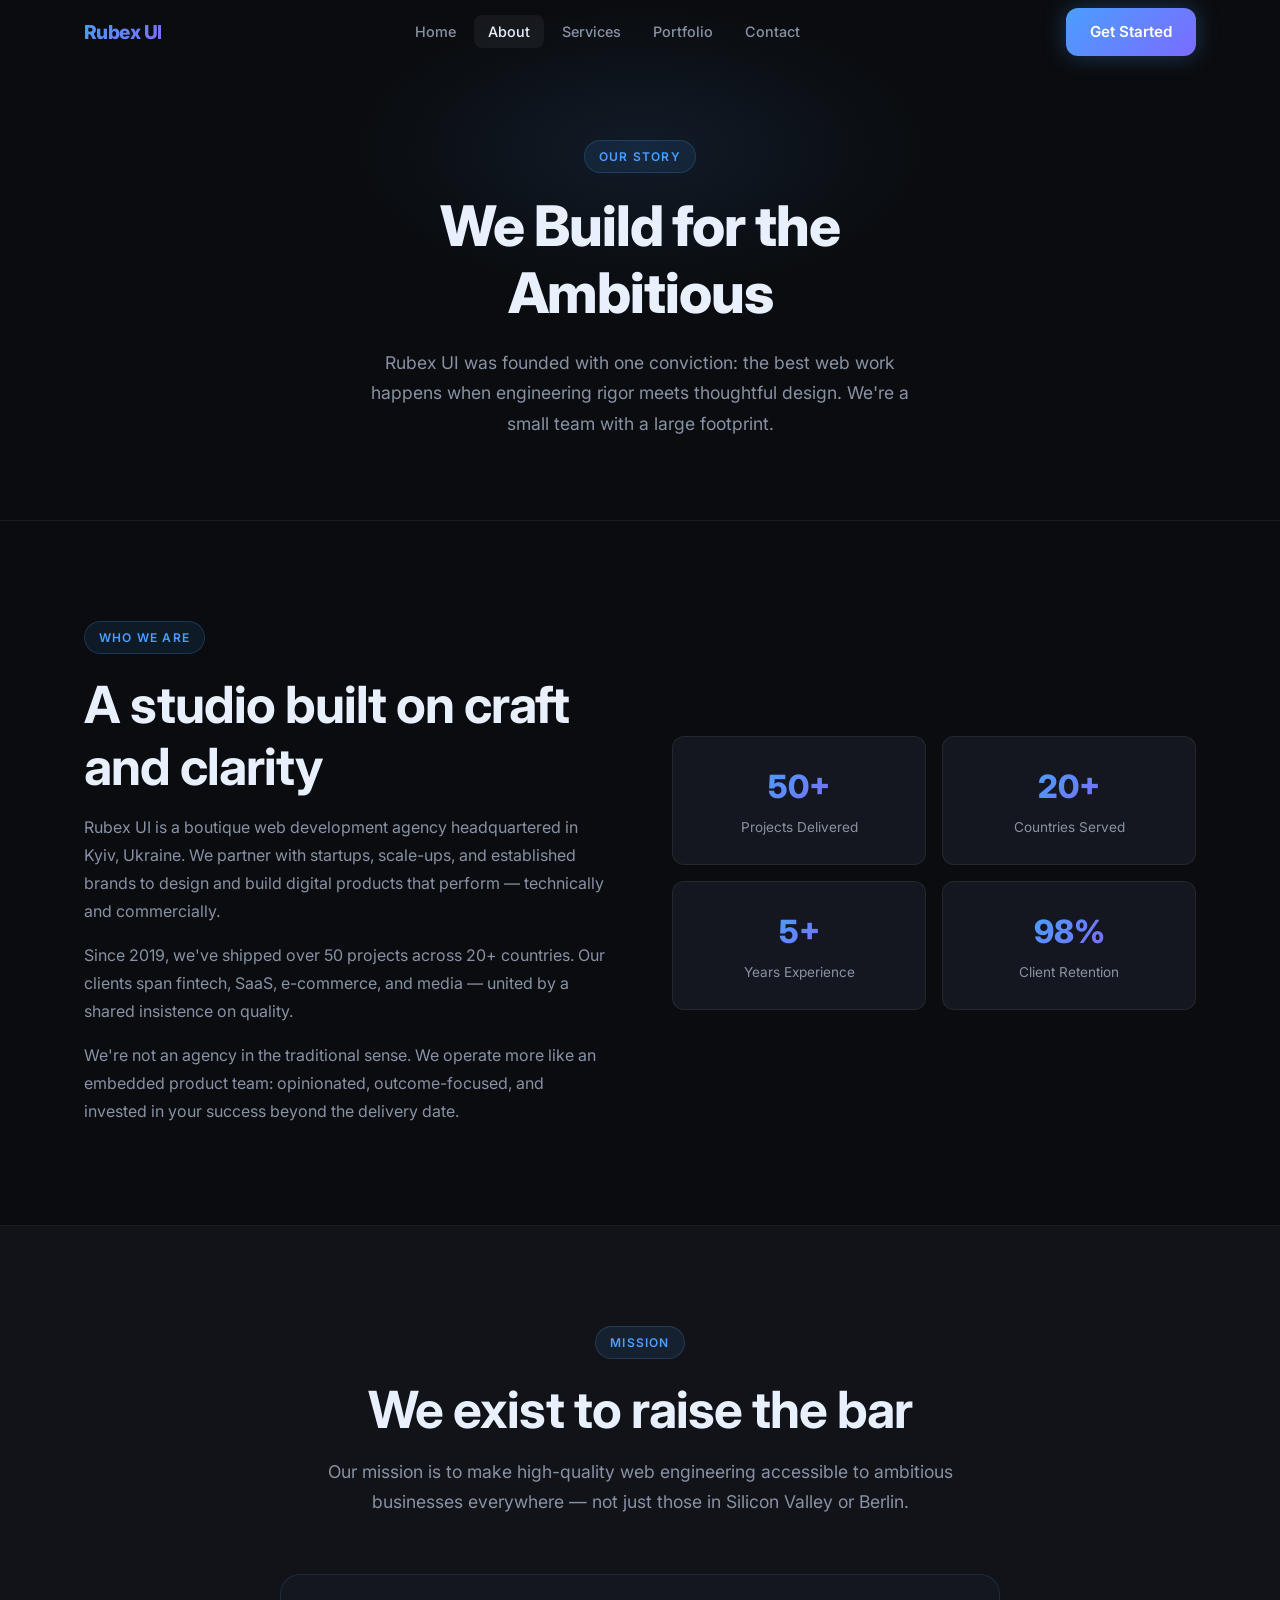
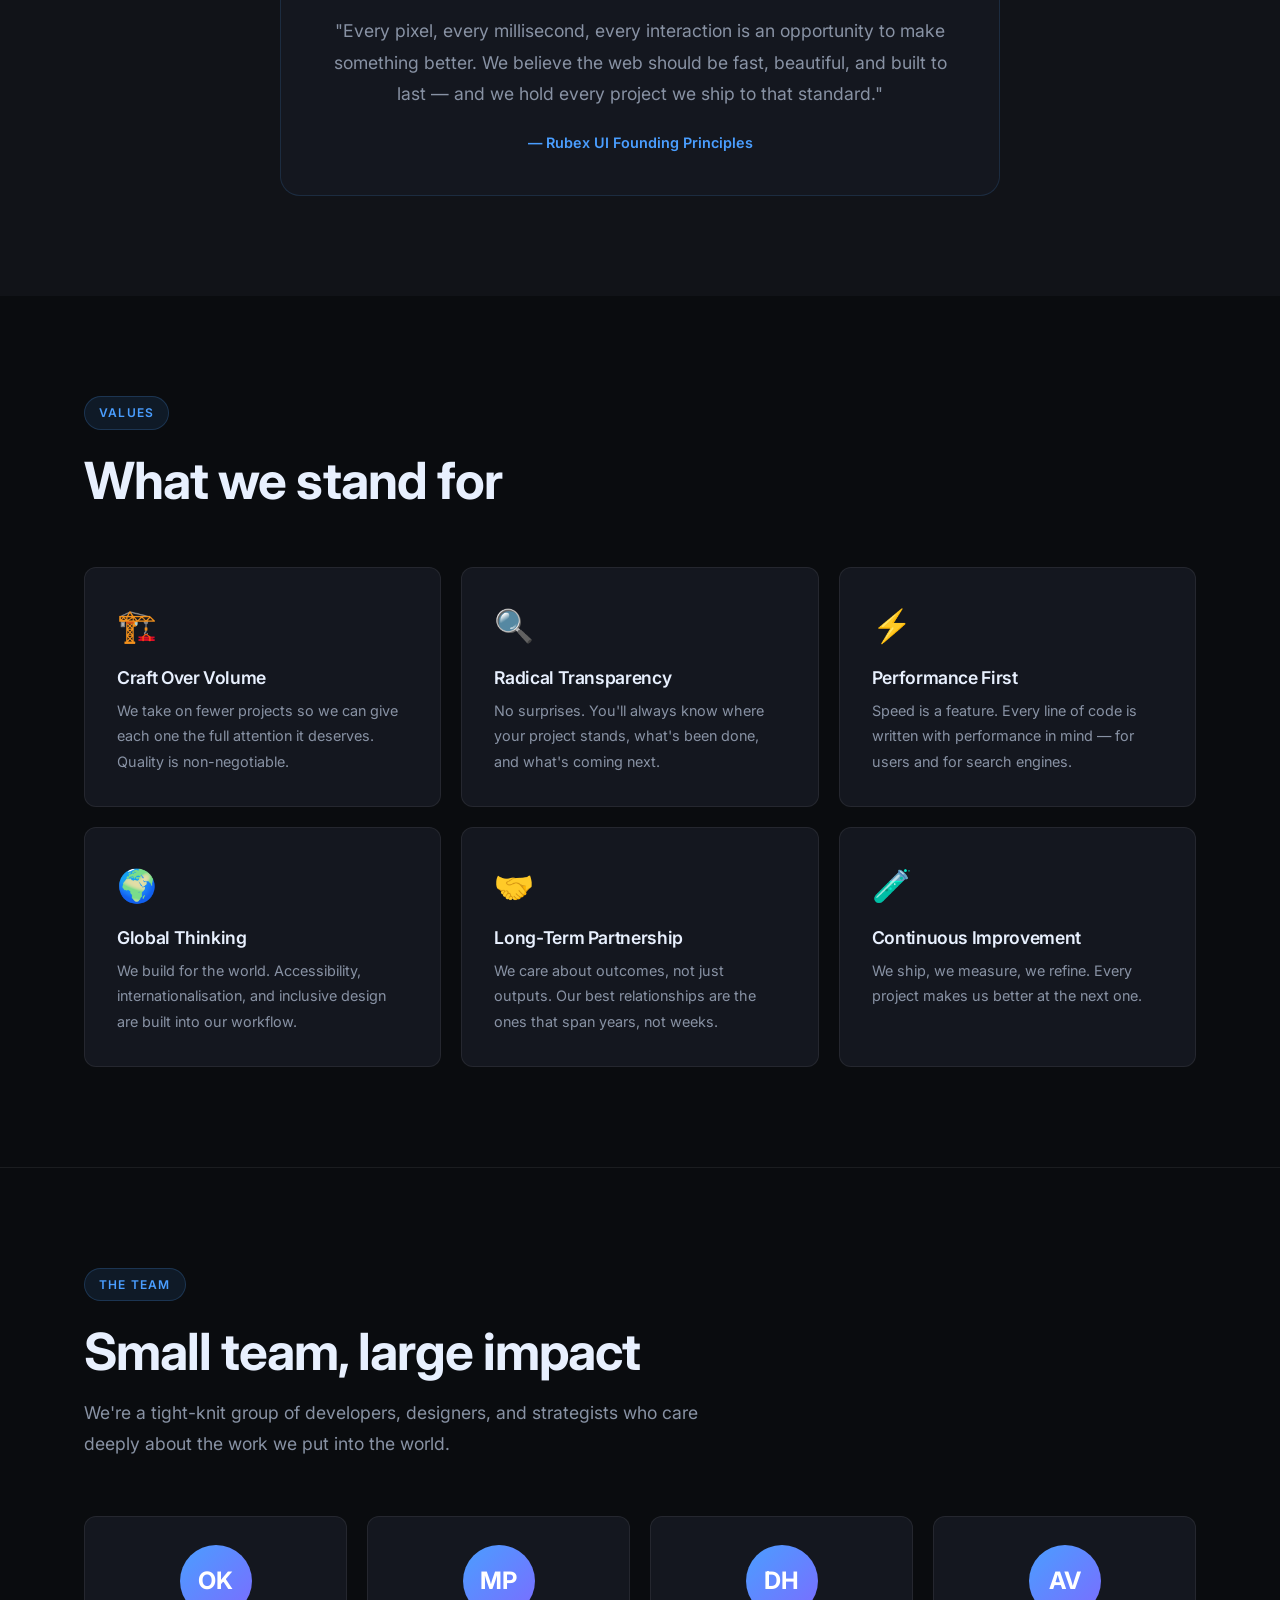
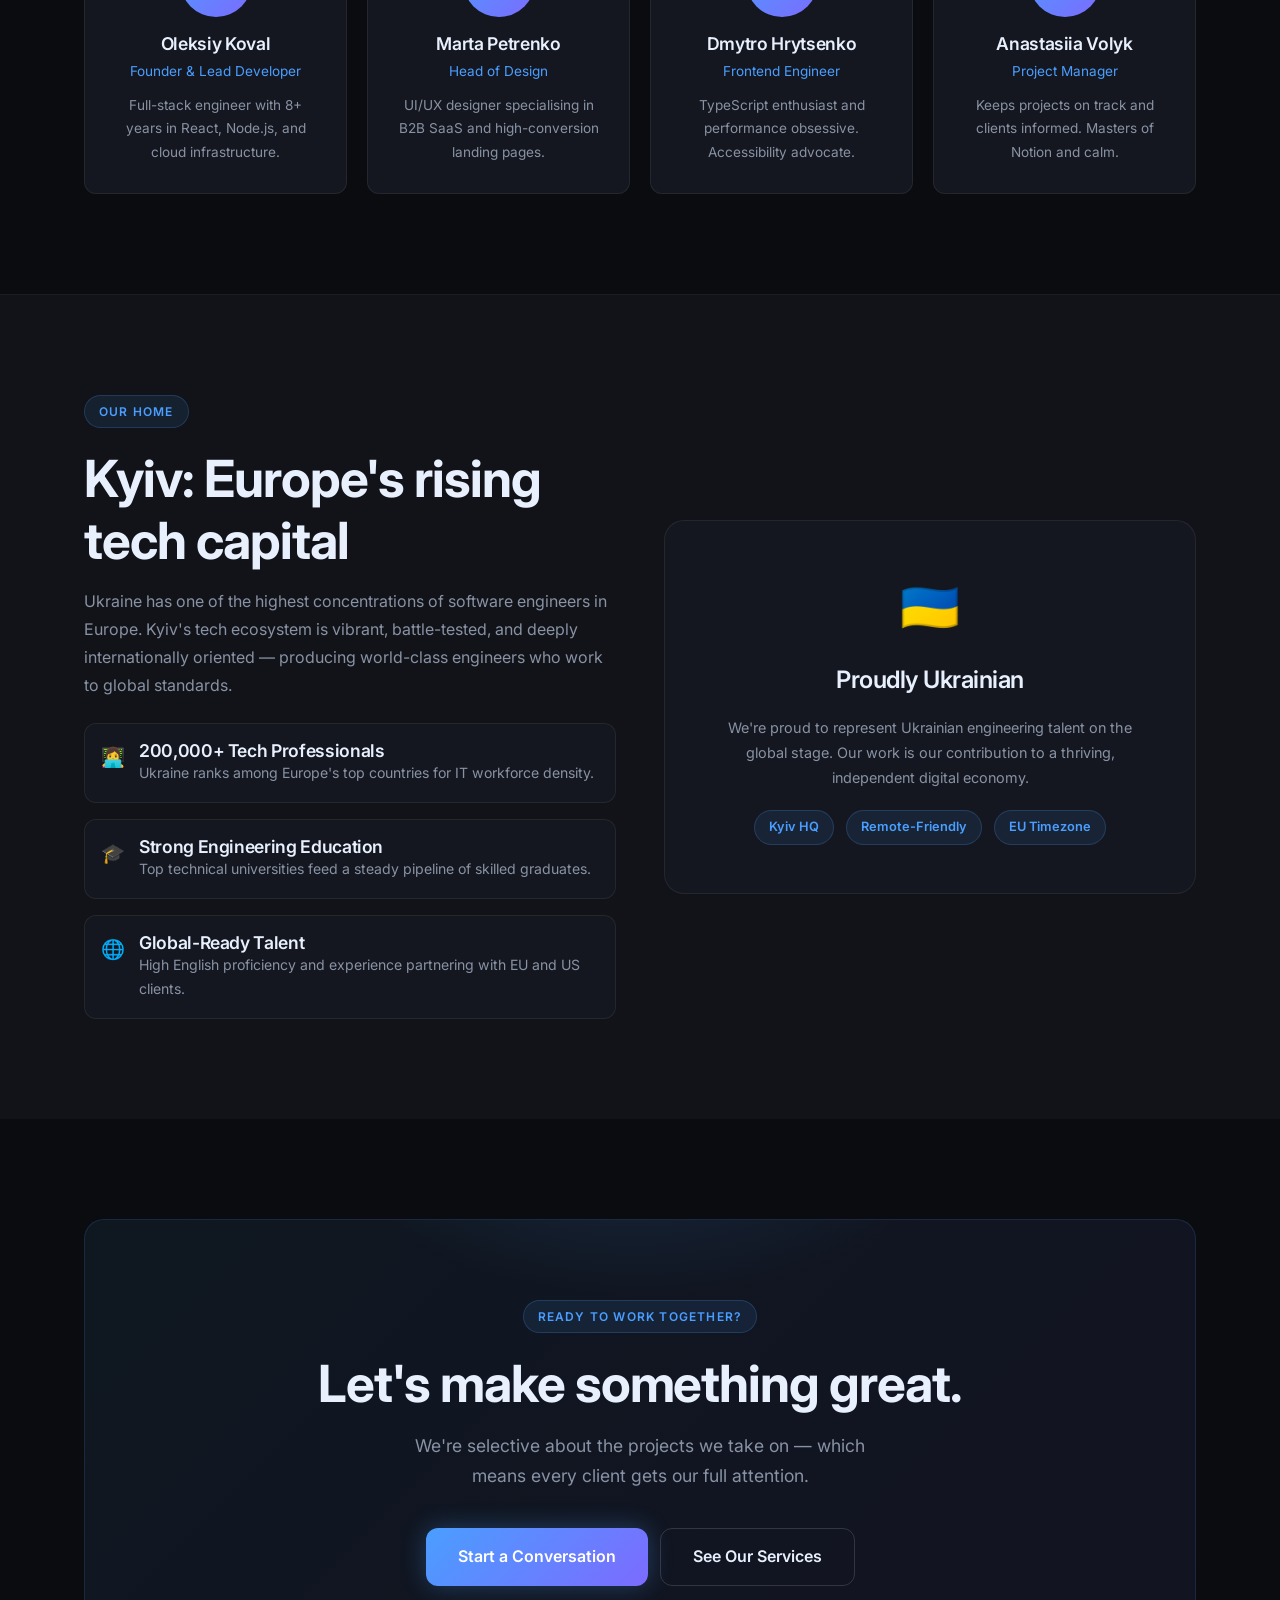
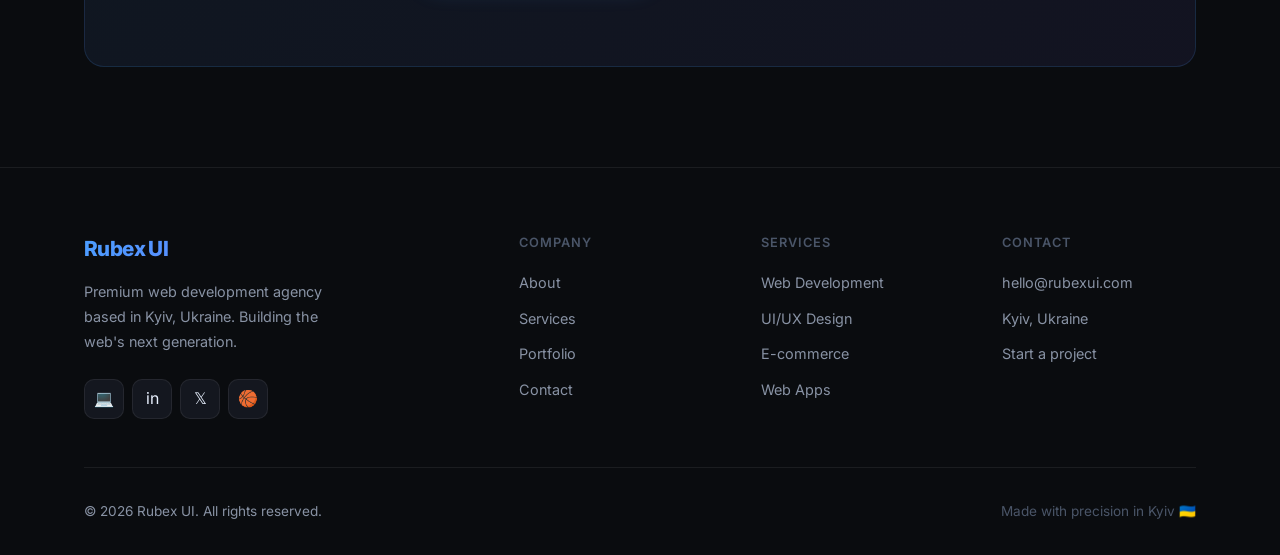
==== about.html @ 8738bd55 "Add files via upload" ====
<!DOCTYPE html>
<html lang="en">
<head>
  <meta charset="UTF-8" />
  <meta name="viewport" content="width=device-width, initial-scale=1.0" />
  <title>About — Rubex UI Web Development Agency</title>
  <meta name="description" content="Learn about Rubex UI — a modern web development agency based in Kyiv, Ukraine. Our mission, values, and the team behind exceptional digital experiences." />
  <meta property="og:title" content="About Rubex UI" />
  <meta property="og:description" content="A premium web development agency based in Kyiv, Ukraine, building exceptional digital experiences." />
  <meta property="og:type" content="website" />
  <meta property="og:url" content="https://rubexui.com/about.html" />
  <link rel="canonical" href="https://rubexui.com/about.html" />
  <link rel="stylesheet" href="assets/css/styles.css" />
  <link rel="icon" href="data:image/svg+xml,<svg xmlns='http://www.w3.org/2000/svg' viewBox='0 0 32 32'><text y='26' font-size='26'>⬡</text></svg>" />
</head>
<body>

  <nav class="navbar" role="navigation" aria-label="Main navigation">
    <div class="nav-inner">
      <a class="nav-logo" href="index.html">Rubex UI</a>
      <ul class="nav-links">
        <li><a href="index.html">Home</a></li>
        <li><a href="about.html">About</a></li>
        <li><a href="services.html">Services</a></li>
        <li><a href="portfolio.html">Portfolio</a></li>
        <li><a href="contact.html">Contact</a></li>
      </ul>
      <a class="btn btn-primary nav-cta" href="contact.html">Get Started</a>
      <button class="nav-hamburger" aria-label="Open menu" aria-expanded="false">
        <span></span><span></span><span></span>
      </button>
    </div>
  </nav>
  <nav class="nav-mobile" aria-label="Mobile navigation">
    <a href="index.html">Home</a>
    <a href="about.html">About</a>
    <a href="services.html">Services</a>
    <a href="portfolio.html">Portfolio</a>
    <a href="contact.html">Contact</a>
    <a class="btn btn-primary" href="contact.html">Get Started</a>
  </nav>

  <main>

    <!-- ── Page Hero ── -->
    <section class="page-hero">
      <div class="container">
        <div class="section-tag reveal" style="justify-content:center;">Our Story</div>
        <h1 class="reveal">We Build for the<br />Ambitious</h1>
        <p class="reveal">Rubex UI was founded with one conviction: the best web work happens when engineering rigor meets thoughtful design. We're a small team with a large footprint.</p>
      </div>
    </section>

    <div class="divider"></div>

    <!-- ── Overview ── -->
    <section class="section">
      <div class="container">
        <div style="display:grid; grid-template-columns:1fr 1fr; gap:64px; align-items:center;">
          <div class="reveal">
            <div class="section-tag">Who We Are</div>
            <h2>A studio built on craft and clarity</h2>
            <p style="margin-top:16px;">Rubex UI is a boutique web development agency headquartered in Kyiv, Ukraine. We partner with startups, scale-ups, and established brands to design and build digital products that perform — technically and commercially.</p>
            <p style="margin-top:16px;">Since 2019, we've shipped over 50 projects across 20+ countries. Our clients span fintech, SaaS, e-commerce, and media — united by a shared insistence on quality.</p>
            <p style="margin-top:16px;">We're not an agency in the traditional sense. We operate more like an embedded product team: opinionated, outcome-focused, and invested in your success beyond the delivery date.</p>
          </div>
          <div class="reveal reveal-delay-2">
            <div style="display:grid; grid-template-columns:1fr 1fr; gap:16px;">
              <div style="background:var(--bg-card); border:1px solid var(--border); border-radius:var(--radius); padding:24px; text-align:center;">
                <strong style="font-size:2rem; font-weight:800; background:var(--gradient); -webkit-background-clip:text; -webkit-text-fill-color:transparent; background-clip:text;">50+</strong>
                <p style="font-size:0.85rem; margin-top:4px;">Projects Delivered</p>
              </div>
              <div style="background:var(--bg-card); border:1px solid var(--border); border-radius:var(--radius); padding:24px; text-align:center;">
                <strong style="font-size:2rem; font-weight:800; background:var(--gradient); -webkit-background-clip:text; -webkit-text-fill-color:transparent; background-clip:text;">20+</strong>
                <p style="font-size:0.85rem; margin-top:4px;">Countries Served</p>
              </div>
              <div style="background:var(--bg-card); border:1px solid var(--border); border-radius:var(--radius); padding:24px; text-align:center;">
                <strong style="font-size:2rem; font-weight:800; background:var(--gradient); -webkit-background-clip:text; -webkit-text-fill-color:transparent; background-clip:text;">5+</strong>
                <p style="font-size:0.85rem; margin-top:4px;">Years Experience</p>
              </div>
              <div style="background:var(--bg-card); border:1px solid var(--border); border-radius:var(--radius); padding:24px; text-align:center;">
                <strong style="font-size:2rem; font-weight:800; background:var(--gradient); -webkit-background-clip:text; -webkit-text-fill-color:transparent; background-clip:text;">98%</strong>
                <p style="font-size:0.85rem; margin-top:4px;">Client Retention</p>
              </div>
            </div>
          </div>
        </div>
      </div>
    </section>

    <div class="divider"></div>

    <!-- ── Mission ── -->
    <section class="section" style="background:var(--bg-surface);">
      <div class="container">
        <div class="section-header centered reveal">
          <div class="section-tag">Mission</div>
          <h2>We exist to raise the bar</h2>
          <p>Our mission is to make high-quality web engineering accessible to ambitious businesses everywhere — not just those in Silicon Valley or Berlin.</p>
        </div>
        <div style="max-width:720px; margin:0 auto; background:var(--bg-card); border:1px solid rgba(74,158,255,0.15); border-radius:var(--radius-lg); padding:40px; text-align:center;" class="reveal">
          <p style="font-size:1.1rem; line-height:1.8; color:var(--text-muted);">"Every pixel, every millisecond, every interaction is an opportunity to make something better. We believe the web should be fast, beautiful, and built to last — and we hold every project we ship to that standard."</p>
          <p style="margin-top:20px; font-size:0.9rem; color:var(--accent); font-weight:600;">— Rubex UI Founding Principles</p>
        </div>
      </div>
    </section>

    <!-- ── Values ── -->
    <section class="section">
      <div class="container">
        <div class="section-header reveal">
          <div class="section-tag">Values</div>
          <h2>What we stand for</h2>
        </div>
        <div class="values-grid">
          <div class="value-card reveal reveal-delay-1">
            <div class="icon">🏗️</div>
            <h3>Craft Over Volume</h3>
            <p>We take on fewer projects so we can give each one the full attention it deserves. Quality is non-negotiable.</p>
          </div>
          <div class="value-card reveal reveal-delay-2">
            <div class="icon">🔍</div>
            <h3>Radical Transparency</h3>
            <p>No surprises. You'll always know where your project stands, what's been done, and what's coming next.</p>
          </div>
          <div class="value-card reveal reveal-delay-3">
            <div class="icon">⚡</div>
            <h3>Performance First</h3>
            <p>Speed is a feature. Every line of code is written with performance in mind — for users and for search engines.</p>
          </div>
          <div class="value-card reveal reveal-delay-1">
            <div class="icon">🌍</div>
            <h3>Global Thinking</h3>
            <p>We build for the world. Accessibility, internationalisation, and inclusive design are built into our workflow.</p>
          </div>
          <div class="value-card reveal reveal-delay-2">
            <div class="icon">🤝</div>
            <h3>Long-Term Partnership</h3>
            <p>We care about outcomes, not just outputs. Our best relationships are the ones that span years, not weeks.</p>
          </div>
          <div class="value-card reveal reveal-delay-3">
            <div class="icon">🧪</div>
            <h3>Continuous Improvement</h3>
            <p>We ship, we measure, we refine. Every project makes us better at the next one.</p>
          </div>
        </div>
      </div>
    </section>

    <div class="divider"></div>

    <!-- ── Team ── -->
    <section class="section">
      <div class="container">
        <div class="section-header reveal">
          <div class="section-tag">The Team</div>
          <h2>Small team, large impact</h2>
          <p>We're a tight-knit group of developers, designers, and strategists who care deeply about the work we put into the world.</p>
        </div>
        <div class="team-grid">
          <div class="team-card reveal reveal-delay-1">
            <div class="team-avatar">OK</div>
            <h4>Oleksiy Koval</h4>
            <span>Founder &amp; Lead Developer</span>
            <p>Full-stack engineer with 8+ years in React, Node.js, and cloud infrastructure.</p>
          </div>
          <div class="team-card reveal reveal-delay-2">
            <div class="team-avatar">MP</div>
            <h4>Marta Petrenko</h4>
            <span>Head of Design</span>
            <p>UI/UX designer specialising in B2B SaaS and high-conversion landing pages.</p>
          </div>
          <div class="team-card reveal reveal-delay-3">
            <div class="team-avatar">DH</div>
            <h4>Dmytro Hrytsenko</h4>
            <span>Frontend Engineer</span>
            <p>TypeScript enthusiast and performance obsessive. Accessibility advocate.</p>
          </div>
          <div class="team-card reveal reveal-delay-4">
            <div class="team-avatar">AV</div>
            <h4>Anastasiia Volyk</h4>
            <span>Project Manager</span>
            <p>Keeps projects on track and clients informed. Masters of Notion and calm.</p>
          </div>
        </div>
      </div>
    </section>

    <div class="divider"></div>

    <!-- ── Kyiv ── -->
    <section class="section kyiv-section">
      <div class="container">
        <div class="kyiv-grid">
          <div class="reveal">
            <div class="section-tag">Our Home</div>
            <h2>Kyiv: Europe's rising tech capital</h2>
            <p style="margin-top:16px;">Ukraine has one of the highest concentrations of software engineers in Europe. Kyiv's tech ecosystem is vibrant, battle-tested, and deeply internationally oriented — producing world-class engineers who work to global standards.</p>
            <div class="kyiv-facts">
              <div class="kyiv-fact">
                <div class="icon">👩‍💻</div>
                <div>
                  <h4>200,000+ Tech Professionals</h4>
                  <p style="font-size:0.88rem;">Ukraine ranks among Europe's top countries for IT workforce density.</p>
                </div>
              </div>
              <div class="kyiv-fact">
                <div class="icon">🎓</div>
                <div>
                  <h4>Strong Engineering Education</h4>
                  <p style="font-size:0.88rem;">Top technical universities feed a steady pipeline of skilled graduates.</p>
                </div>
              </div>
              <div class="kyiv-fact">
                <div class="icon">🌐</div>
                <div>
                  <h4>Global-Ready Talent</h4>
                  <p style="font-size:0.88rem;">High English proficiency and experience partnering with EU and US clients.</p>
                </div>
              </div>
            </div>
          </div>
          <div class="reveal reveal-delay-2" style="background:var(--bg-card); border:1px solid var(--border); border-radius:var(--radius-lg); padding:48px; display:flex; flex-direction:column; gap:20px;">
            <div style="font-size:3rem; text-align:center;">🇺🇦</div>
            <h3 style="text-align:center;">Proudly Ukrainian</h3>
            <p style="text-align:center; font-size:0.9rem;">We're proud to represent Ukrainian engineering talent on the global stage. Our work is our contribution to a thriving, independent digital economy.</p>
            <div style="display:flex; gap:12px; justify-content:center; flex-wrap:wrap;">
              <span style="background:rgba(74,158,255,0.1); border:1px solid rgba(74,158,255,0.2); color:var(--accent); padding:6px 14px; border-radius:100px; font-size:0.8rem; font-weight:600;">Kyiv HQ</span>
              <span style="background:rgba(74,158,255,0.1); border:1px solid rgba(74,158,255,0.2); color:var(--accent); padding:6px 14px; border-radius:100px; font-size:0.8rem; font-weight:600;">Remote-Friendly</span>
              <span style="background:rgba(74,158,255,0.1); border:1px solid rgba(74,158,255,0.2); color:var(--accent); padding:6px 14px; border-radius:100px; font-size:0.8rem; font-weight:600;">EU Timezone</span>
            </div>
          </div>
        </div>
      </div>
    </section>

    <!-- ── CTA ── -->
    <section class="section cta-section">
      <div class="container">
        <div class="cta-card reveal">
          <div class="section-tag" style="justify-content:center;">Ready to Work Together?</div>
          <h2>Let's make something great.</h2>
          <p>We're selective about the projects we take on — which means every client gets our full attention.</p>
          <div class="cta-actions">
            <a href="contact.html" class="btn btn-primary btn-lg">Start a Conversation</a>
            <a href="services.html" class="btn btn-secondary btn-lg">See Our Services</a>
          </div>
        </div>
      </div>
    </section>

  </main>

  <footer class="footer">
    <div class="container">
      <div class="footer-grid">
        <div class="footer-brand">
          <span class="nav-logo">Rubex UI</span>
          <p>Premium web development agency based in Kyiv, Ukraine. Building the web's next generation.</p>
          <div class="social-links">
            <a class="social-link" href="#" aria-label="GitHub">💻</a>
            <a class="social-link" href="#" aria-label="LinkedIn">in</a>
            <a class="social-link" href="#" aria-label="Twitter">𝕏</a>
            <a class="social-link" href="#" aria-label="Dribbble">🏀</a>
          </div>
        </div>
        <div>
          <p class="footer-heading">Company</p>
          <ul class="footer-links">
            <li><a href="about.html">About</a></li>
            <li><a href="services.html">Services</a></li>
            <li><a href="portfolio.html">Portfolio</a></li>
            <li><a href="contact.html">Contact</a></li>
          </ul>
        </div>
        <div>
          <p class="footer-heading">Services</p>
          <ul class="footer-links">
            <li><a href="services.html">Web Development</a></li>
            <li><a href="services.html">UI/UX Design</a></li>
            <li><a href="services.html">E-commerce</a></li>
            <li><a href="services.html">Web Apps</a></li>
          </ul>
        </div>
        <div>
          <p class="footer-heading">Contact</p>
          <ul class="footer-links">
            <li><a href="mailto:hello@rubexui.com">hello@rubexui.com</a></li>
            <li><a href="#">Kyiv, Ukraine</a></li>
            <li><a href="contact.html">Start a project</a></li>
          </ul>
        </div>
      </div>
      <div class="footer-bottom">
        <p>© 2026 Rubex UI. All rights reserved.</p>
        <p style="font-size:0.85rem; color:var(--text-dim);">Made with precision in Kyiv 🇺🇦</p>
      </div>
    </div>
  </footer>

  <button class="back-to-top" aria-label="Back to top">↑</button>
  <script src="assets/js/main.js"></script>
</body>
</html>
---- assets/css/styles.css ----
/* ============================================================
   RUBEX UI — Main Stylesheet
   ============================================================ */

/* --- Fonts --- */
@import url('https://fonts.googleapis.com/css2?family=Inter:wght@300;400;500;600;700;800;900&display=swap');

/* --- Reset & Base --- */
*, *::before, *::after { box-sizing: border-box; margin: 0; padding: 0; }

:root {
  --bg:          #0A0C0F;
  --bg-surface:  #111318;
  --bg-card:     #14171F;
  --border:      rgba(255,255,255,0.07);
  --border-hover:rgba(255,255,255,0.14);
  --text:        #E8F0FE;
  --text-muted:  #8892A4;
  --text-dim:    #4A5568;
  --accent:      #4A9EFF;
  --accent-glow: rgba(74,158,255,0.25);
  --accent-2:    #7C6BFF;
  --gradient:    linear-gradient(135deg, #4A9EFF 0%, #7C6BFF 100%);
  --radius:      12px;
  --radius-lg:   20px;
  --font:        'Inter', -apple-system, BlinkMacSystemFont, sans-serif;
  --transition:  0.2s ease;
  --nav-h:       64px;
}

html { scroll-behavior: smooth; }

body {
  font-family: var(--font);
  background: var(--bg);
  color: var(--text);
  line-height: 1.6;
  overflow-x: hidden;
  -webkit-font-smoothing: antialiased;
}

::selection { background: var(--accent-glow); color: var(--text); }

/* --- Scrollbar --- */
::-webkit-scrollbar { width: 6px; }
::-webkit-scrollbar-track { background: var(--bg); }
::-webkit-scrollbar-thumb { background: var(--border-hover); border-radius: 3px; }

/* --- Typography --- */
h1, h2, h3, h4, h5, h6 {
  font-weight: 700;
  line-height: 1.2;
  letter-spacing: -0.02em;
  color: var(--text);
}

h1 { font-size: clamp(2.5rem, 6vw, 5rem); font-weight: 800; }
h2 { font-size: clamp(2rem, 4vw, 3.2rem); font-weight: 700; }
h3 { font-size: clamp(1.2rem, 2vw, 1.5rem); font-weight: 600; }
h4 { font-size: 1.1rem; font-weight: 600; }
p  { color: var(--text-muted); line-height: 1.75; }

a { color: inherit; text-decoration: none; }
img { max-width: 100%; display: block; }

/* --- Layout Utilities --- */
.container {
  max-width: 1160px;
  margin: 0 auto;
  padding: 0 24px;
}

.section { padding: 100px 0; }
.section-sm { padding: 64px 0; }

.section-tag {
  display: inline-flex;
  align-items: center;
  gap: 8px;
  font-size: 0.75rem;
  font-weight: 600;
  letter-spacing: 0.1em;
  text-transform: uppercase;
  color: var(--accent);
  background: rgba(74,158,255,0.1);
  border: 1px solid rgba(74,158,255,0.2);
  padding: 6px 14px;
  border-radius: 100px;
  margin-bottom: 20px;
}

.section-header {
  margin-bottom: 56px;
  max-width: 640px;
}

.section-header.centered {
  text-align: center;
  margin-left: auto;
  margin-right: auto;
}

.section-header p {
  margin-top: 16px;
  font-size: 1.1rem;
}

/* --- Buttons --- */
.btn {
  display: inline-flex;
  align-items: center;
  gap: 8px;
  padding: 12px 24px;
  border-radius: var(--radius);
  font-size: 0.95rem;
  font-weight: 600;
  font-family: var(--font);
  cursor: pointer;
  transition: all var(--transition);
  border: none;
  text-decoration: none;
  white-space: nowrap;
}

.btn-primary {
  background: var(--gradient);
  color: #fff;
  box-shadow: 0 0 24px rgba(74,158,255,0.3);
}
.btn-primary:hover {
  transform: translateY(-1px);
  box-shadow: 0 4px 32px rgba(74,158,255,0.45);
}

.btn-secondary {
  background: transparent;
  color: var(--text);
  border: 1px solid var(--border-hover);
}
.btn-secondary:hover {
  background: rgba(255,255,255,0.05);
  border-color: rgba(255,255,255,0.2);
}

.btn-lg { padding: 15px 32px; font-size: 1rem; }

/* --- Divider --- */
.divider {
  height: 1px;
  background: var(--border);
}

/* ============================================================
   NAVIGATION
   ============================================================ */
.navbar {
  position: fixed;
  top: 0; left: 0; right: 0;
  z-index: 1000;
  height: var(--nav-h);
  display: flex;
  align-items: center;
  transition: background var(--transition), border-bottom var(--transition);
}

.navbar.scrolled {
  background: rgba(10,12,15,0.85);
  backdrop-filter: blur(12px);
  border-bottom: 1px solid var(--border);
}

.nav-inner {
  max-width: 1160px;
  margin: 0 auto;
  padding: 0 24px;
  width: 100%;
  display: flex;
  align-items: center;
  justify-content: space-between;
}

.nav-logo {
  font-size: 1.2rem;
  font-weight: 800;
  letter-spacing: -0.03em;
  background: var(--gradient);
  -webkit-background-clip: text;
  -webkit-text-fill-color: transparent;
  background-clip: text;
}

.nav-links {
  display: flex;
  align-items: center;
  gap: 4px;
  list-style: none;
}

.nav-links a {
  padding: 8px 14px;
  border-radius: 8px;
  font-size: 0.9rem;
  font-weight: 500;
  color: var(--text-muted);
  transition: all var(--transition);
}
.nav-links a:hover, .nav-links a.active {
  color: var(--text);
  background: rgba(255,255,255,0.05);
}

.nav-cta { margin-left: 12px; }

.nav-hamburger {
  display: none;
  flex-direction: column;
  gap: 5px;
  background: none;
  border: none;
  cursor: pointer;
  padding: 8px;
}

.nav-hamburger span {
  display: block;
  width: 22px;
  height: 2px;
  background: var(--text);
  border-radius: 2px;
  transition: all 0.3s ease;
}

.nav-hamburger.open span:nth-child(1) { transform: translateY(7px) rotate(45deg); }
.nav-hamburger.open span:nth-child(2) { opacity: 0; }
.nav-hamburger.open span:nth-child(3) { transform: translateY(-7px) rotate(-45deg); }

.nav-mobile {
  display: none;
  position: fixed;
  top: var(--nav-h);
  left: 0; right: 0;
  background: rgba(10,12,15,0.96);
  backdrop-filter: blur(12px);
  border-bottom: 1px solid var(--border);
  padding: 24px;
  flex-direction: column;
  gap: 4px;
  z-index: 999;
}
.nav-mobile.open { display: flex; }
.nav-mobile a {
  padding: 12px 16px;
  border-radius: 8px;
  font-size: 1rem;
  font-weight: 500;
  color: var(--text-muted);
  transition: all var(--transition);
}
.nav-mobile a:hover, .nav-mobile a.active {
  color: var(--text);
  background: rgba(255,255,255,0.06);
}
.nav-mobile .btn { margin-top: 12px; width: 100%; justify-content: center; }

/* ============================================================
   HERO
   ============================================================ */
.hero {
  position: relative;
  min-height: 100vh;
  display: flex;
  align-items: center;
  padding-top: var(--nav-h);
  overflow: hidden;
}

.hero-canvas {
  position: absolute;
  inset: 0;
  pointer-events: none;
  opacity: 0.5;
}

.hero-glow {
  position: absolute;
  top: 20%;
  left: 50%;
  transform: translateX(-50%);
  width: 800px;
  height: 400px;
  background: radial-gradient(ellipse, rgba(74,158,255,0.12) 0%, transparent 70%);
  pointer-events: none;
}
.hero-glow-2 {
  position: absolute;
  bottom: 10%;
  right: -10%;
  width: 500px;
  height: 300px;
  background: radial-gradient(ellipse, rgba(124,107,255,0.1) 0%, transparent 70%);
  pointer-events: none;
}

.hero-content {
  position: relative;
  z-index: 1;
  text-align: center;
  max-width: 820px;
  margin: 0 auto;
  padding: 80px 24px;
}

.hero-badge {
  display: inline-flex;
  align-items: center;
  gap: 8px;
  background: rgba(74,158,255,0.08);
  border: 1px solid rgba(74,158,255,0.2);
  color: var(--accent);
  font-size: 0.8rem;
  font-weight: 600;
  letter-spacing: 0.05em;
  padding: 6px 16px;
  border-radius: 100px;
  margin-bottom: 32px;
}
.hero-badge::before {
  content: '';
  width: 6px; height: 6px;
  background: var(--accent);
  border-radius: 50%;
  animation: pulse 2s infinite;
}

@keyframes pulse {
  0%, 100% { opacity: 1; transform: scale(1); }
  50% { opacity: 0.5; transform: scale(0.8); }
}

.hero h1 {
  margin-bottom: 24px;
  background: linear-gradient(180deg, #fff 0%, rgba(232,240,254,0.7) 100%);
  -webkit-background-clip: text;
  -webkit-text-fill-color: transparent;
  background-clip: text;
}

.hero p {
  font-size: clamp(1rem, 2vw, 1.25rem);
  color: var(--text-muted);
  max-width: 560px;
  margin: 0 auto 40px;
}

.hero-actions {
  display: flex;
  align-items: center;
  justify-content: center;
  gap: 12px;
  flex-wrap: wrap;
}

.hero-stats {
  display: flex;
  justify-content: center;
  gap: 48px;
  margin-top: 72px;
  padding-top: 48px;
  border-top: 1px solid var(--border);
  flex-wrap: wrap;
}

.hero-stat {
  text-align: center;
}
.hero-stat strong {
  display: block;
  font-size: 2rem;
  font-weight: 800;
  letter-spacing: -0.03em;
  background: var(--gradient);
  -webkit-background-clip: text;
  -webkit-text-fill-color: transparent;
  background-clip: text;
}
.hero-stat span {
  font-size: 0.85rem;
  color: var(--text-muted);
}

/* ============================================================
   SERVICES
   ============================================================ */
.services-grid {
  display: grid;
  grid-template-columns: repeat(auto-fill, minmax(320px, 1fr));
  gap: 1px;
  background: var(--border);
  border: 1px solid var(--border);
  border-radius: var(--radius-lg);
  overflow: hidden;
}

.service-card {
  background: var(--bg-card);
  padding: 36px;
  transition: background var(--transition);
  position: relative;
  overflow: hidden;
}

.service-card::before {
  content: '';
  position: absolute;
  inset: 0;
  background: var(--gradient);
  opacity: 0;
  transition: opacity 0.3s;
}

.service-card:hover { background: #181B24; }
.service-card:hover::before { opacity: 0.03; }

.service-icon {
  width: 48px; height: 48px;
  background: rgba(74,158,255,0.1);
  border: 1px solid rgba(74,158,255,0.2);
  border-radius: 12px;
  display: flex;
  align-items: center;
  justify-content: center;
  margin-bottom: 20px;
  font-size: 1.3rem;
}

.service-card h3 { margin-bottom: 10px; font-size: 1.1rem; }
.service-card p { font-size: 0.9rem; color: var(--text-muted); }

/* ============================================================
   WHY CHOOSE US
   ============================================================ */
.why-grid {
  display: grid;
  grid-template-columns: repeat(auto-fill, minmax(260px, 1fr));
  gap: 20px;
}

.why-card {
  background: var(--bg-card);
  border: 1px solid var(--border);
  border-radius: var(--radius);
  padding: 28px;
  transition: all var(--transition);
}
.why-card:hover {
  border-color: var(--border-hover);
  transform: translateY(-2px);
  box-shadow: 0 8px 32px rgba(0,0,0,0.4);
}

.why-icon {
  font-size: 1.5rem;
  margin-bottom: 12px;
}
.why-card h4 { margin-bottom: 6px; }
.why-card p { font-size: 0.88rem; }

/* ============================================================
   PROCESS
   ============================================================ */
.process-section { background: var(--bg-surface); }

.process-steps {
  display: grid;
  grid-template-columns: repeat(4, 1fr);
  gap: 0;
  position: relative;
}

.process-steps::before {
  content: '';
  position: absolute;
  top: 28px;
  left: 12.5%;
  right: 12.5%;
  height: 1px;
  background: var(--border);
}

.process-step {
  text-align: center;
  padding: 0 20px;
  position: relative;
}

.step-num {
  width: 56px; height: 56px;
  background: var(--bg-card);
  border: 1px solid var(--border);
  border-radius: 50%;
  display: flex;
  align-items: center;
  justify-content: center;
  margin: 0 auto 20px;
  font-size: 0.8rem;
  font-weight: 700;
  color: var(--accent);
  letter-spacing: 0.05em;
  position: relative;
  z-index: 1;
  transition: all var(--transition);
}

.process-step:hover .step-num {
  background: var(--accent);
  color: #fff;
  border-color: var(--accent);
  box-shadow: 0 0 24px var(--accent-glow);
}

.process-step h3 { margin-bottom: 8px; font-size: 1rem; }
.process-step p { font-size: 0.88rem; }

/* ============================================================
   CTA SECTION
   ============================================================ */
.cta-section {
  position: relative;
  overflow: hidden;
}

.cta-card {
  background: linear-gradient(135deg, rgba(74,158,255,0.08) 0%, rgba(124,107,255,0.08) 100%);
  border: 1px solid rgba(74,158,255,0.15);
  border-radius: var(--radius-lg);
  padding: 80px 48px;
  text-align: center;
  position: relative;
  overflow: hidden;
}

.cta-card::before {
  content: '';
  position: absolute;
  top: -50%;
  left: 50%;
  transform: translateX(-50%);
  width: 600px; height: 300px;
  background: radial-gradient(ellipse, rgba(74,158,255,0.12), transparent 70%);
  pointer-events: none;
}

.cta-card h2 { margin-bottom: 16px; }
.cta-card p {
  font-size: 1.1rem;
  max-width: 480px;
  margin: 0 auto 36px;
}
.cta-actions {
  display: flex;
  justify-content: center;
  gap: 12px;
  flex-wrap: wrap;
}

/* ============================================================
   ABOUT PAGE
   ============================================================ */
.page-hero {
  padding: 140px 0 80px;
  text-align: center;
  position: relative;
  overflow: hidden;
}
.page-hero::before {
  content: '';
  position: absolute;
  top: 0; left: 50%; transform: translateX(-50%);
  width: 600px; height: 300px;
  background: radial-gradient(ellipse, rgba(74,158,255,0.1), transparent 70%);
  pointer-events: none;
}
.page-hero h1 { font-size: clamp(2rem, 5vw, 3.5rem); margin-bottom: 20px; }
.page-hero p { font-size: 1.1rem; max-width: 540px; margin: 0 auto; }

.values-grid {
  display: grid;
  grid-template-columns: repeat(auto-fill, minmax(280px, 1fr));
  gap: 20px;
}

.value-card {
  background: var(--bg-card);
  border: 1px solid var(--border);
  border-radius: var(--radius);
  padding: 32px;
  transition: all var(--transition);
}
.value-card:hover {
  border-color: var(--border-hover);
  transform: translateY(-2px);
}
.value-card .icon { font-size: 2rem; margin-bottom: 16px; }
.value-card h3 { margin-bottom: 10px; font-size: 1.1rem; }
.value-card p { font-size: 0.9rem; }

.team-grid {
  display: grid;
  grid-template-columns: repeat(auto-fill, minmax(220px, 1fr));
  gap: 20px;
}

.team-card {
  background: var(--bg-card);
  border: 1px solid var(--border);
  border-radius: var(--radius);
  padding: 28px;
  text-align: center;
  transition: all var(--transition);
}
.team-card:hover {
  border-color: var(--border-hover);
  transform: translateY(-2px);
}

.team-avatar {
  width: 72px; height: 72px;
  border-radius: 50%;
  background: linear-gradient(135deg, var(--accent), var(--accent-2));
  display: flex;
  align-items: center;
  justify-content: center;
  margin: 0 auto 16px;
  font-size: 1.5rem;
  font-weight: 700;
  color: #fff;
}
.team-card h4 { margin-bottom: 4px; }
.team-card span {
  font-size: 0.85rem;
  color: var(--accent);
}
.team-card p {
  font-size: 0.85rem;
  margin-top: 10px;
}

.kyiv-section {
  background: var(--bg-surface);
}
.kyiv-grid {
  display: grid;
  grid-template-columns: 1fr 1fr;
  gap: 48px;
  align-items: center;
}
.kyiv-facts {
  display: flex;
  flex-direction: column;
  gap: 16px;
  margin-top: 24px;
}
.kyiv-fact {
  display: flex;
  gap: 14px;
  align-items: flex-start;
  padding: 16px;
  background: var(--bg-card);
  border: 1px solid var(--border);
  border-radius: var(--radius);
}
.kyiv-fact .icon { font-size: 1.2rem; flex-shrink: 0; margin-top: 2px; }

/* ============================================================
   SERVICES PAGE
   ============================================================ */
.services-detailed {
  display: flex;
  flex-direction: column;
  gap: 80px;
}

.service-detail {
  display: grid;
  grid-template-columns: 1fr 1fr;
  gap: 64px;
  align-items: center;
}

.service-detail.reverse { direction: rtl; }
.service-detail.reverse > * { direction: ltr; }

.service-detail-visual {
  background: var(--bg-card);
  border: 1px solid var(--border);
  border-radius: var(--radius-lg);
  padding: 48px;
  display: flex;
  align-items: center;
  justify-content: center;
  min-height: 280px;
  font-size: 4rem;
  position: relative;
  overflow: hidden;
}
.service-detail-visual::before {
  content: '';
  position: absolute;
  inset: 0;
  background: var(--gradient);
  opacity: 0.04;
}

.service-detail-content h2 { font-size: clamp(1.5rem, 3vw, 2rem); margin-bottom: 16px; }
.service-detail-content p { font-size: 0.95rem; margin-bottom: 24px; }

.service-features {
  display: flex;
  flex-direction: column;
  gap: 10px;
  margin-bottom: 28px;
}

.service-feature {
  display: flex;
  align-items: center;
  gap: 10px;
  font-size: 0.9rem;
  color: var(--text-muted);
}
.service-feature::before {
  content: '✓';
  color: var(--accent);
  font-weight: 700;
  flex-shrink: 0;
}

.pricing-card {
  background: var(--bg-card);
  border: 1px solid var(--border);
  border-radius: var(--radius);
  padding: 20px 24px;
  display: flex;
  align-items: center;
  justify-content: space-between;
  gap: 16px;
  margin-top: 20px;
}
.pricing-label { font-size: 0.85rem; color: var(--text-muted); }
.pricing-price {
  font-size: 1.1rem;
  font-weight: 700;
  color: var(--accent);
}

/* ============================================================
   PORTFOLIO PAGE
   ============================================================ */
.filter-bar {
  display: flex;
  gap: 8px;
  flex-wrap: wrap;
  margin-bottom: 48px;
}

.filter-btn {
  padding: 8px 20px;
  border-radius: 100px;
  border: 1px solid var(--border);
  background: transparent;
  color: var(--text-muted);
  font-size: 0.88rem;
  font-weight: 500;
  font-family: var(--font);
  cursor: pointer;
  transition: all var(--transition);
}
.filter-btn:hover {
  border-color: var(--border-hover);
  color: var(--text);
}
.filter-btn.active {
  background: var(--accent);
  border-color: var(--accent);
  color: #fff;
}

.portfolio-grid {
  display: grid;
  grid-template-columns: repeat(auto-fill, minmax(340px, 1fr));
  gap: 24px;
}

.portfolio-card {
  background: var(--bg-card);
  border: 1px solid var(--border);
  border-radius: var(--radius-lg);
  overflow: hidden;
  transition: all 0.3s ease;
}
.portfolio-card:hover {
  border-color: var(--border-hover);
  transform: translateY(-4px);
  box-shadow: 0 16px 48px rgba(0,0,0,0.5);
}
.portfolio-card.hidden { display: none; }

.portfolio-image {
  height: 200px;
  background: var(--bg-surface);
  display: flex;
  align-items: center;
  justify-content: center;
  font-size: 3rem;
  position: relative;
  overflow: hidden;
}
.portfolio-image::before {
  content: '';
  position: absolute;
  inset: 0;
  background: var(--gradient);
  opacity: 0.06;
}

.portfolio-body { padding: 24px; }
.portfolio-body h3 { margin-bottom: 8px; font-size: 1.05rem; }
.portfolio-body p { font-size: 0.88rem; margin-bottom: 16px; }

.tech-tags {
  display: flex;
  flex-wrap: wrap;
  gap: 6px;
  margin-bottom: 20px;
}
.tech-tag {
  background: rgba(74,158,255,0.08);
  border: 1px solid rgba(74,158,255,0.15);
  color: var(--accent);
  font-size: 0.75rem;
  font-weight: 500;
  padding: 4px 10px;
  border-radius: 6px;
}

/* ============================================================
   CONTACT PAGE
   ============================================================ */
.contact-grid {
  display: grid;
  grid-template-columns: 1fr 1.6fr;
  gap: 64px;
  align-items: start;
}

.contact-info h2 { font-size: clamp(1.5rem, 3vw, 2.2rem); margin-bottom: 16px; }
.contact-info p { font-size: 0.95rem; margin-bottom: 36px; }

.contact-items {
  display: flex;
  flex-direction: column;
  gap: 16px;
}

.contact-item {
  display: flex;
  gap: 14px;
  align-items: flex-start;
  padding: 16px;
  background: var(--bg-card);
  border: 1px solid var(--border);
  border-radius: var(--radius);
}
.contact-item .icon { font-size: 1.2rem; flex-shrink: 0; }
.contact-item-label { font-size: 0.8rem; color: var(--text-dim); margin-bottom: 2px; }
.contact-item-value { font-size: 0.95rem; font-weight: 500; }

.social-links {
  display: flex;
  gap: 8px;
  margin-top: 24px;
}
.social-link {
  width: 40px; height: 40px;
  background: var(--bg-card);
  border: 1px solid var(--border);
  border-radius: 10px;
  display: flex;
  align-items: center;
  justify-content: center;
  font-size: 1rem;
  transition: all var(--transition);
}
.social-link:hover {
  border-color: var(--accent);
  color: var(--accent);
  transform: translateY(-2px);
}

/* Contact Form */
.contact-form-card {
  background: var(--bg-card);
  border: 1px solid var(--border);
  border-radius: var(--radius-lg);
  padding: 40px;
}

.form-group {
  margin-bottom: 20px;
}
.form-label {
  display: block;
  font-size: 0.85rem;
  font-weight: 500;
  color: var(--text-muted);
  margin-bottom: 8px;
}

.form-input,
.form-textarea {
  width: 100%;
  padding: 12px 16px;
  background: var(--bg-surface);
  border: 1px solid var(--border);
  border-radius: var(--radius);
  color: var(--text);
  font-family: var(--font);
  font-size: 0.95rem;
  transition: border-color var(--transition), box-shadow var(--transition);
  outline: none;
}
.form-input:focus,
.form-textarea:focus {
  border-color: var(--accent);
  box-shadow: 0 0 0 3px rgba(74,158,255,0.1);
}
.form-input::placeholder,
.form-textarea::placeholder { color: var(--text-dim); }

.form-textarea {
  min-height: 140px;
  resize: vertical;
}

.form-row {
  display: grid;
  grid-template-columns: 1fr 1fr;
  gap: 16px;
}

.form-submit {
  width: 100%;
  justify-content: center;
  padding: 14px;
  font-size: 1rem;
  border-radius: var(--radius);
}

.form-error {
  font-size: 0.8rem;
  color: #ff6b6b;
  margin-top: 6px;
  display: none;
}
.form-group.error .form-error { display: block; }
.form-group.error .form-input,
.form-group.error .form-textarea {
  border-color: #ff6b6b;
}

.form-message {
  display: none;
  text-align: center;
  padding: 24px;
}
.form-message.success { display: block; }
.form-message-icon { font-size: 3rem; margin-bottom: 12px; }
.form-message h3 { margin-bottom: 8px; }

.form-loading {
  display: flex;
  align-items: center;
  gap: 10px;
  opacity: 0.7;
}
.spinner {
  width: 18px; height: 18px;
  border: 2px solid rgba(255,255,255,0.3);
  border-top-color: #fff;
  border-radius: 50%;
  animation: spin 0.7s linear infinite;
}
@keyframes spin { to { transform: rotate(360deg); } }

/* ============================================================
   FOOTER
   ============================================================ */
.footer {
  border-top: 1px solid var(--border);
  padding: 64px 0 32px;
}

.footer-grid {
  display: grid;
  grid-template-columns: 2fr 1fr 1fr 1fr;
  gap: 48px;
  margin-bottom: 48px;
}

.footer-brand .nav-logo {
  font-size: 1.3rem;
  margin-bottom: 14px;
  display: block;
}
.footer-brand p {
  font-size: 0.9rem;
  max-width: 260px;
  margin-bottom: 20px;
}

.footer-heading {
  font-size: 0.8rem;
  font-weight: 600;
  letter-spacing: 0.08em;
  text-transform: uppercase;
  color: var(--text-dim);
  margin-bottom: 16px;
}

.footer-links {
  list-style: none;
  display: flex;
  flex-direction: column;
  gap: 10px;
}
.footer-links a {
  font-size: 0.9rem;
  color: var(--text-muted);
  transition: color var(--transition);
}
.footer-links a:hover { color: var(--text); }

.footer-bottom {
  display: flex;
  align-items: center;
  justify-content: space-between;
  padding-top: 32px;
  border-top: 1px solid var(--border);
  gap: 16px;
  flex-wrap: wrap;
}
.footer-bottom p {
  font-size: 0.85rem;
}

/* ============================================================
   BACK TO TOP
   ============================================================ */
.back-to-top {
  position: fixed;
  bottom: 32px;
  right: 32px;
  width: 44px; height: 44px;
  background: var(--bg-surface);
  border: 1px solid var(--border);
  border-radius: 10px;
  display: flex;
  align-items: center;
  justify-content: center;
  cursor: pointer;
  transition: all var(--transition);
  opacity: 0;
  transform: translateY(8px);
  pointer-events: none;
  z-index: 500;
  font-size: 1.1rem;
  color: var(--text-muted);
}
.back-to-top.visible {
  opacity: 1;
  transform: translateY(0);
  pointer-events: all;
}
.back-to-top:hover {
  border-color: var(--accent);
  color: var(--accent);
  box-shadow: 0 4px 16px rgba(74,158,255,0.2);
}

/* ============================================================
   SCROLL REVEAL ANIMATIONS
   ============================================================ */
.reveal {
  opacity: 0;
  transform: translateY(24px);
  transition: opacity 0.6s ease, transform 0.6s ease;
}
.reveal.revealed {
  opacity: 1;
  transform: translateY(0);
}
.reveal-delay-1 { transition-delay: 0.1s; }
.reveal-delay-2 { transition-delay: 0.2s; }
.reveal-delay-3 { transition-delay: 0.3s; }
.reveal-delay-4 { transition-delay: 0.4s; }

@media (prefers-reduced-motion: reduce) {
  .reveal, .hero-badge::before { animation: none; transition: none; }
  .reveal { opacity: 1; transform: none; }
}

/* ============================================================
   RESPONSIVE
   ============================================================ */
@media (max-width: 900px) {
  .nav-links, .nav-cta { display: none; }
  .nav-hamburger { display: flex; }

  .process-steps { grid-template-columns: repeat(2, 1fr); gap: 32px; }
  .process-steps::before { display: none; }

  .service-detail { grid-template-columns: 1fr; gap: 32px; }
  .service-detail.reverse { direction: ltr; }

  .kyiv-grid { grid-template-columns: 1fr; }

  .contact-grid { grid-template-columns: 1fr; }

  .footer-grid { grid-template-columns: 1fr 1fr; }
}

@media (max-width: 600px) {
  .section { padding: 64px 0; }
  .hero-stats { gap: 28px; }
  .cta-card { padding: 48px 24px; }
  .contact-form-card { padding: 24px; }
  .form-row { grid-template-columns: 1fr; }
  .footer-grid { grid-template-columns: 1fr; gap: 32px; }
  .portfolio-grid { grid-template-columns: 1fr; }
  .process-steps { grid-template-columns: 1fr; }
  .back-to-top { right: 20px; bottom: 20px; }
}
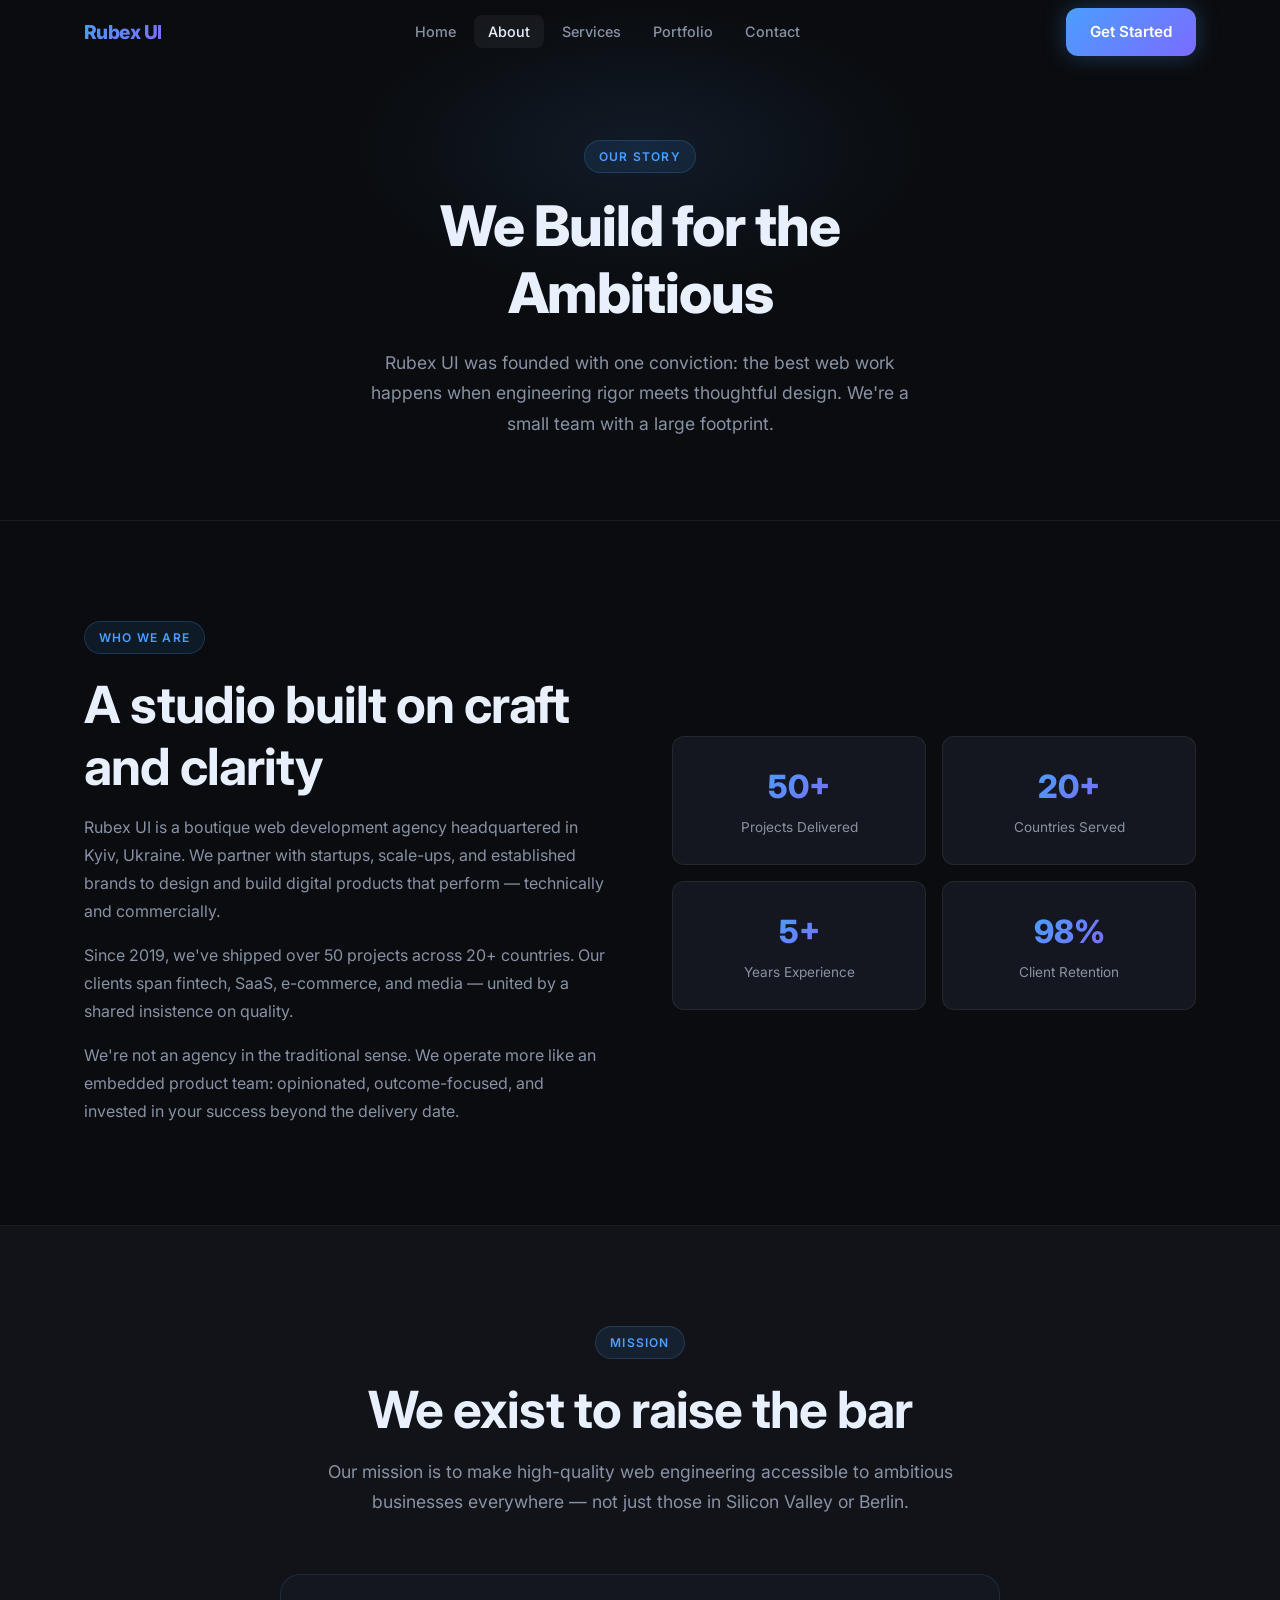
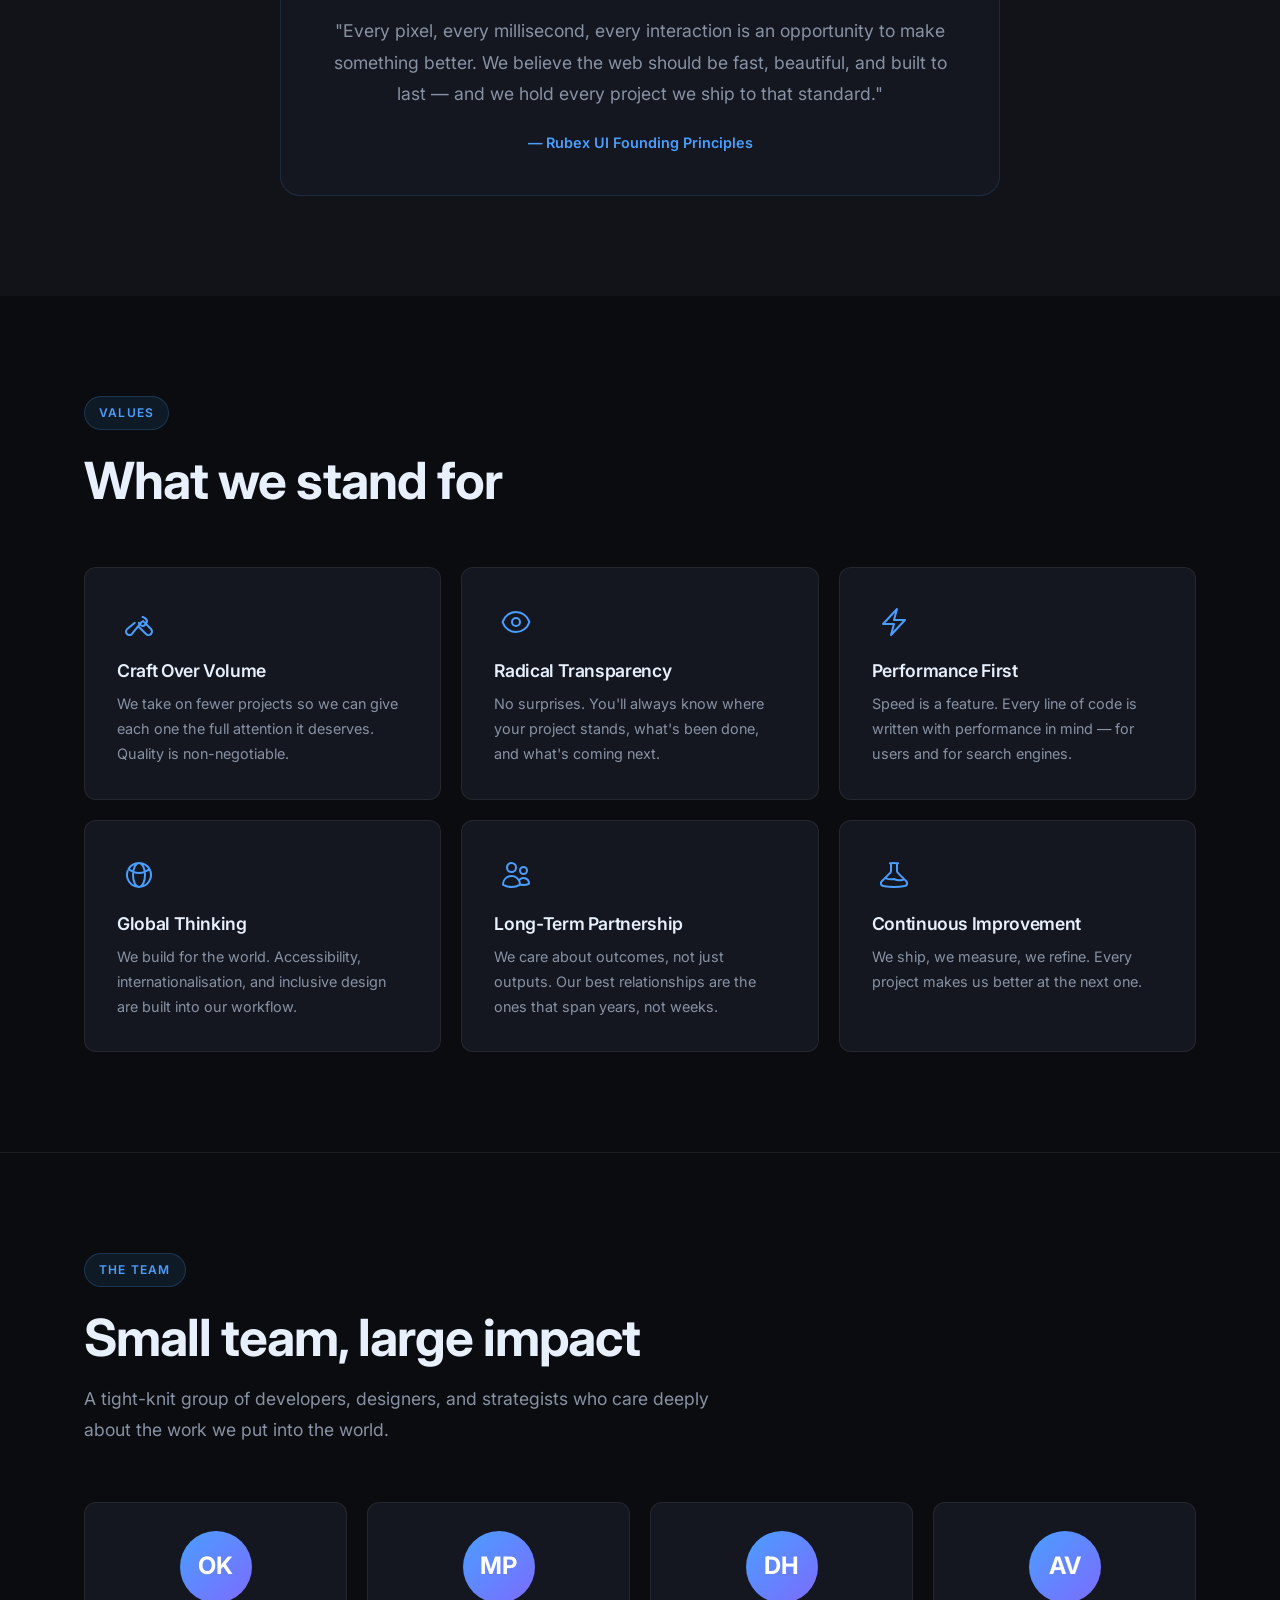
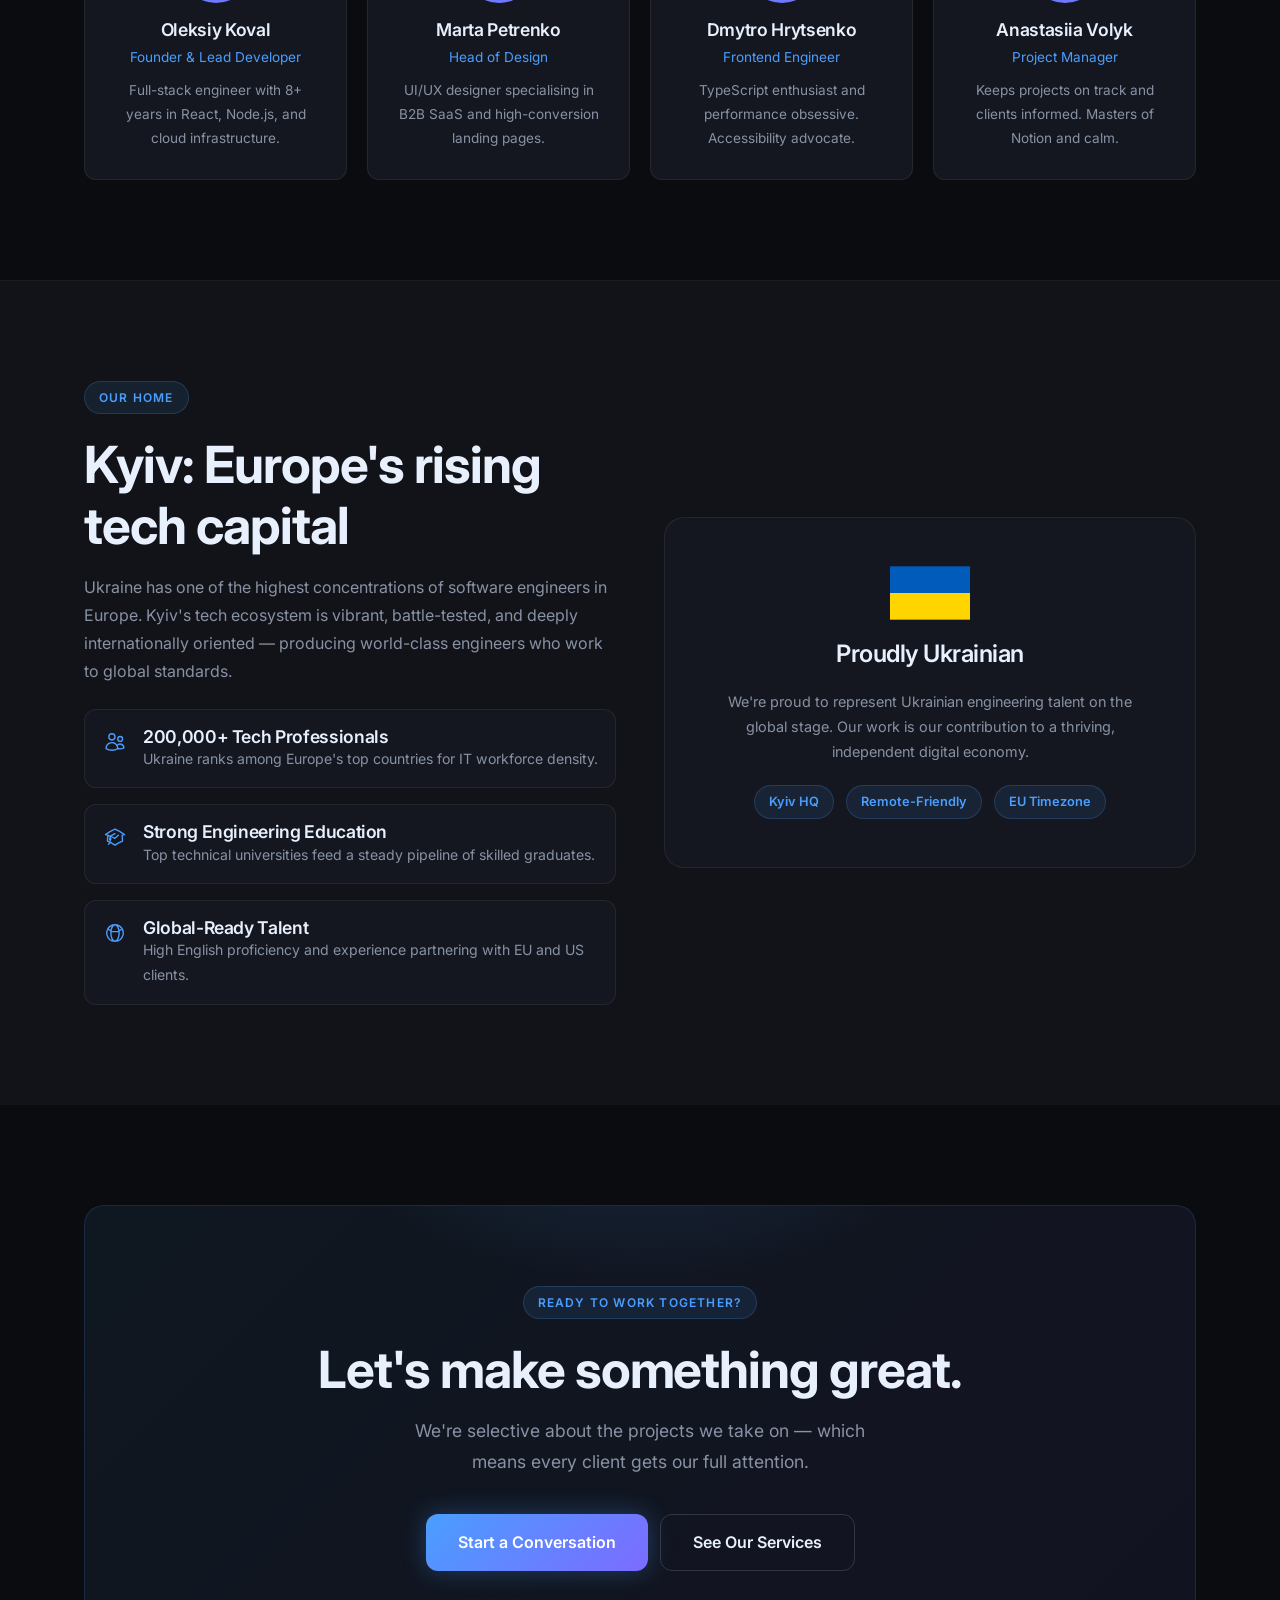
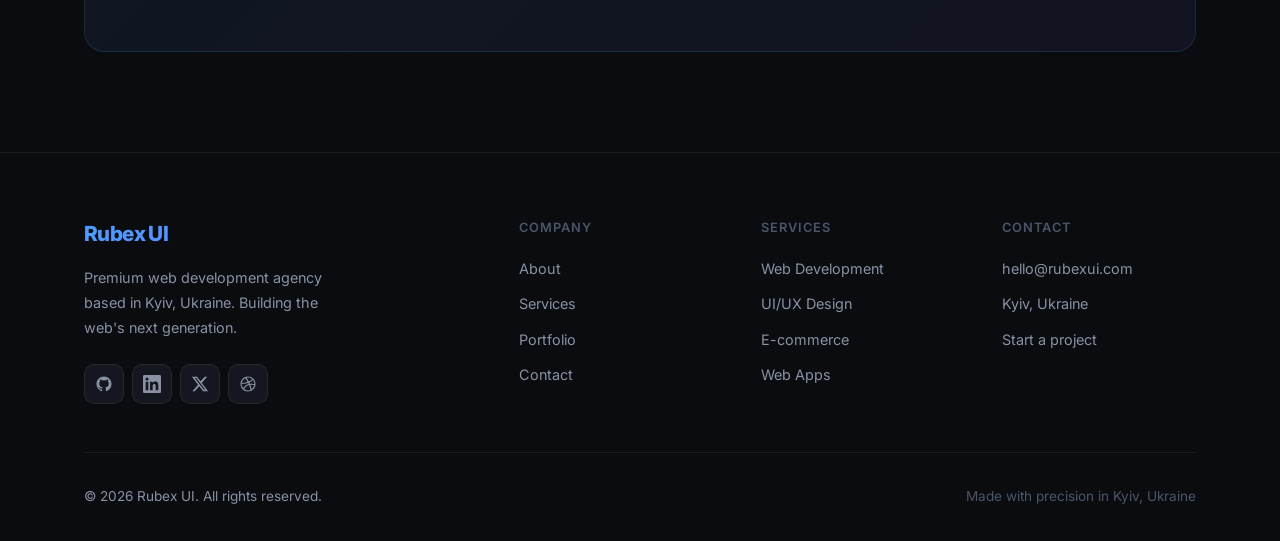
==== commit 01dbbd2b: "Add files via upload" ====
--- a/about.html
+++ b/about.html
@@ -11,7 +11,7 @@
   <meta property="og:url" content="https://rubexui.com/about.html" />
   <link rel="canonical" href="https://rubexui.com/about.html" />
   <link rel="stylesheet" href="assets/css/styles.css" />
-  <link rel="icon" href="data:image/svg+xml,<svg xmlns='http://www.w3.org/2000/svg' viewBox='0 0 32 32'><text y='26' font-size='26'>⬡</text></svg>" />
+  <link rel="icon" href="data:image/svg+xml,<svg xmlns='http://www.w3.org/2000/svg' viewBox='0 0 32 32'><rect width='32' height='32' rx='8' fill='%234A9EFF'/><path d='M8 10h10a6 6 0 0 1 0 12H8V10z' fill='none' stroke='white' stroke-width='2.5'/><circle cx='22' cy='22' r='3' fill='white'/></svg>" />
 </head>
 <body>
 
@@ -42,7 +42,6 @@
 
   <main>
 
-    <!-- ── Page Hero ── -->
     <section class="page-hero">
       <div class="container">
         <div class="section-tag reveal" style="justify-content:center;">Our Story</div>
@@ -114,32 +113,44 @@
         </div>
         <div class="values-grid">
           <div class="value-card reveal reveal-delay-1">
-            <div class="icon">🏗️</div>
+            <div class="icon" aria-hidden="true">
+              <svg xmlns="http://www.w3.org/2000/svg" fill="none" viewBox="0 0 24 24" stroke-width="1.5" stroke="currentColor"><path stroke-linecap="round" stroke-linejoin="round" d="M11.42 15.17 17.25 21A2.652 2.652 0 0 0 21 17.25l-5.877-5.877M11.42 15.17l2.496-3.03c.317-.384.74-.626 1.208-.766M11.42 15.17l-4.655 5.653a2.548 2.548 0 1 1-3.586-3.586l5.653-4.655m5.833-4.329c.389-.025.768.085 1.075.322l1.137.89a2.652 2.652 0 0 1 .611 3.479l-.611.9a2.652 2.652 0 0 1-3.479.611l-1.137-.89a1.902 1.902 0 0 1-.322-1.075"/></svg>
+            </div>
             <h3>Craft Over Volume</h3>
             <p>We take on fewer projects so we can give each one the full attention it deserves. Quality is non-negotiable.</p>
           </div>
           <div class="value-card reveal reveal-delay-2">
-            <div class="icon">🔍</div>
+            <div class="icon" aria-hidden="true">
+              <svg xmlns="http://www.w3.org/2000/svg" fill="none" viewBox="0 0 24 24" stroke-width="1.5" stroke="currentColor"><path stroke-linecap="round" stroke-linejoin="round" d="M2.036 12.322a1.012 1.012 0 0 1 0-.639C3.423 7.51 7.36 4.5 12 4.5c4.638 0 8.573 3.007 9.963 7.178.07.207.07.431 0 .639C20.577 16.49 16.64 19.5 12 19.5c-4.638 0-8.573-3.007-9.963-7.178Z"/><path stroke-linecap="round" stroke-linejoin="round" d="M15 12a3 3 0 1 1-6 0 3 3 0 0 1 6 0Z"/></svg>
+            </div>
             <h3>Radical Transparency</h3>
             <p>No surprises. You'll always know where your project stands, what's been done, and what's coming next.</p>
           </div>
           <div class="value-card reveal reveal-delay-3">
-            <div class="icon">⚡</div>
+            <div class="icon" aria-hidden="true">
+              <svg xmlns="http://www.w3.org/2000/svg" fill="none" viewBox="0 0 24 24" stroke-width="1.5" stroke="currentColor"><path stroke-linecap="round" stroke-linejoin="round" d="M3.75 13.5l10.5-11.25L12 10.5h8.25L9.75 21.75 12 13.5H3.75Z"/></svg>
+            </div>
             <h3>Performance First</h3>
             <p>Speed is a feature. Every line of code is written with performance in mind — for users and for search engines.</p>
           </div>
           <div class="value-card reveal reveal-delay-1">
-            <div class="icon">🌍</div>
+            <div class="icon" aria-hidden="true">
+              <svg xmlns="http://www.w3.org/2000/svg" fill="none" viewBox="0 0 24 24" stroke-width="1.5" stroke="currentColor"><path stroke-linecap="round" stroke-linejoin="round" d="M12 21a9.004 9.004 0 0 0 8.716-6.747M12 21a9.004 9.004 0 0 1-8.716-6.747M12 21c2.485 0 4.5-4.03 4.5-9S14.485 3 12 3m0 18c-2.485 0-4.5-4.03-4.5-9S9.515 3 12 3m0 0a8.997 8.997 0 0 1 7.843 4.582M12 3a8.997 8.997 0 0 0-7.843 4.582m15.686 0A11.953 11.953 0 0 1 12 10.5c-2.998 0-5.74-1.1-7.843-2.918m15.686 0A8.959 8.959 0 0 1 21 12c0 .778-.099 1.533-.284 2.253M3.284 14.253A8.959 8.959 0 0 1 3 12c0-1.065.175-2.089.494-3.047"/></svg>
+            </div>
             <h3>Global Thinking</h3>
             <p>We build for the world. Accessibility, internationalisation, and inclusive design are built into our workflow.</p>
           </div>
           <div class="value-card reveal reveal-delay-2">
-            <div class="icon">🤝</div>
+            <div class="icon" aria-hidden="true">
+              <svg xmlns="http://www.w3.org/2000/svg" fill="none" viewBox="0 0 24 24" stroke-width="1.5" stroke="currentColor"><path stroke-linecap="round" stroke-linejoin="round" d="M15 19.128a9.38 9.38 0 0 0 2.625.372 9.337 9.337 0 0 0 4.121-.952 4.125 4.125 0 0 0-7.533-2.493M15 19.128v-.003c0-1.113-.285-2.16-.786-3.07M15 19.128v.106A12.318 12.318 0 0 1 8.624 21c-2.331 0-4.512-.645-6.374-1.766l-.001-.109a6.375 6.375 0 0 1 11.964-3.07M12 6.375a3.375 3.375 0 1 1-6.75 0 3.375 3.375 0 0 1 6.75 0Zm8.25 2.25a2.625 2.625 0 1 1-5.25 0 2.625 2.625 0 0 1 5.25 0Z"/></svg>
+            </div>
             <h3>Long-Term Partnership</h3>
             <p>We care about outcomes, not just outputs. Our best relationships are the ones that span years, not weeks.</p>
           </div>
           <div class="value-card reveal reveal-delay-3">
-            <div class="icon">🧪</div>
+            <div class="icon" aria-hidden="true">
+              <svg xmlns="http://www.w3.org/2000/svg" fill="none" viewBox="0 0 24 24" stroke-width="1.5" stroke="currentColor"><path stroke-linecap="round" stroke-linejoin="round" d="M9.75 3.104v5.714a2.25 2.25 0 0 1-.659 1.591L5 14.5M9.75 3.104c-.251.023-.501.05-.75.082m.75-.082a24.301 24.301 0 0 1 4.5 0m0 0v5.714c0 .597.237 1.17.659 1.591L19.8 15.3M14.25 3.104c.251.023.501.05.75.082M19.8 15.3l-1.57.393A9.065 9.065 0 0 1 12 15a9.065 9.065 0 0 1-6.23-.693L5 14.5m14.8.8 1.402 1.402c1.232 1.232.65 3.318-1.067 3.611A48.309 48.309 0 0 1 12 21a48.309 48.309 0 0 1-8.135-.687c-1.718-.293-2.3-2.379-1.067-3.61L5 14.5"/></svg>
+            </div>
             <h3>Continuous Improvement</h3>
             <p>We ship, we measure, we refine. Every project makes us better at the next one.</p>
           </div>
@@ -155,7 +166,7 @@
         <div class="section-header reveal">
           <div class="section-tag">The Team</div>
           <h2>Small team, large impact</h2>
-          <p>We're a tight-knit group of developers, designers, and strategists who care deeply about the work we put into the world.</p>
+          <p>A tight-knit group of developers, designers, and strategists who care deeply about the work we put into the world.</p>
         </div>
         <div class="team-grid">
           <div class="team-card reveal reveal-delay-1">
@@ -198,21 +209,27 @@
             <p style="margin-top:16px;">Ukraine has one of the highest concentrations of software engineers in Europe. Kyiv's tech ecosystem is vibrant, battle-tested, and deeply internationally oriented — producing world-class engineers who work to global standards.</p>
             <div class="kyiv-facts">
               <div class="kyiv-fact">
-                <div class="icon">👩‍💻</div>
+                <div class="icon" aria-hidden="true">
+                  <svg xmlns="http://www.w3.org/2000/svg" fill="none" viewBox="0 0 24 24" stroke-width="1.5" stroke="currentColor"><path stroke-linecap="round" stroke-linejoin="round" d="M15 19.128a9.38 9.38 0 0 0 2.625.372 9.337 9.337 0 0 0 4.121-.952 4.125 4.125 0 0 0-7.533-2.493M15 19.128v-.003c0-1.113-.285-2.16-.786-3.07M15 19.128v.106A12.318 12.318 0 0 1 8.624 21c-2.331 0-4.512-.645-6.374-1.766l-.001-.109a6.375 6.375 0 0 1 11.964-3.07M12 6.375a3.375 3.375 0 1 1-6.75 0 3.375 3.375 0 0 1 6.75 0Zm8.25 2.25a2.625 2.625 0 1 1-5.25 0 2.625 2.625 0 0 1 5.25 0Z"/></svg>
+                </div>
                 <div>
                   <h4>200,000+ Tech Professionals</h4>
                   <p style="font-size:0.88rem;">Ukraine ranks among Europe's top countries for IT workforce density.</p>
                 </div>
               </div>
               <div class="kyiv-fact">
-                <div class="icon">🎓</div>
+                <div class="icon" aria-hidden="true">
+                  <svg xmlns="http://www.w3.org/2000/svg" fill="none" viewBox="0 0 24 24" stroke-width="1.5" stroke="currentColor"><path stroke-linecap="round" stroke-linejoin="round" d="M4.26 10.147a60.438 60.438 0 0 0-.491 6.347A48.62 48.62 0 0 1 12 20.904a48.62 48.62 0 0 1 8.232-4.41 60.46 60.46 0 0 0-.491-6.347m-15.482 0a50.636 50.636 0 0 0-2.658-.813A59.906 59.906 0 0 1 12 3.493a59.903 59.903 0 0 1 10.399 5.84c-.896.248-1.783.52-2.658.814m-15.482 0A50.717 50.717 0 0 1 12 13.489a50.702 50.702 0 0 1 3.741-3.342M6.75 15a.75.75 0 1 0 0-1.5.75.75 0 0 0 0 1.5Zm0 0v-3.675A55.378 55.378 0 0 1 12 8.443m-7.007 11.55A5.981 5.981 0 0 0 6.75 15.75v-1.5"/></svg>
+                </div>
                 <div>
                   <h4>Strong Engineering Education</h4>
                   <p style="font-size:0.88rem;">Top technical universities feed a steady pipeline of skilled graduates.</p>
                 </div>
               </div>
               <div class="kyiv-fact">
-                <div class="icon">🌐</div>
+                <div class="icon" aria-hidden="true">
+                  <svg xmlns="http://www.w3.org/2000/svg" fill="none" viewBox="0 0 24 24" stroke-width="1.5" stroke="currentColor"><path stroke-linecap="round" stroke-linejoin="round" d="M12 21a9.004 9.004 0 0 0 8.716-6.747M12 21a9.004 9.004 0 0 1-8.716-6.747M12 21c2.485 0 4.5-4.03 4.5-9S14.485 3 12 3m0 18c-2.485 0-4.5-4.03-4.5-9S9.515 3 12 3m0 0a8.997 8.997 0 0 1 7.843 4.582M12 3a8.997 8.997 0 0 0-7.843 4.582m15.686 0A11.953 11.953 0 0 1 12 10.5c-2.998 0-5.74-1.1-7.843-2.918m15.686 0A8.959 8.959 0 0 1 21 12c0 .778-.099 1.533-.284 2.253M3.284 14.253A8.959 8.959 0 0 1 3 12c0-1.065.175-2.089.494-3.047"/></svg>
+                </div>
                 <div>
                   <h4>Global-Ready Talent</h4>
                   <p style="font-size:0.88rem;">High English proficiency and experience partnering with EU and US clients.</p>
@@ -220,8 +237,11 @@
               </div>
             </div>
           </div>
-          <div class="reveal reveal-delay-2" style="background:var(--bg-card); border:1px solid var(--border); border-radius:var(--radius-lg); padding:48px; display:flex; flex-direction:column; gap:20px;">
-            <div style="font-size:3rem; text-align:center;">🇺🇦</div>
+          <div class="reveal reveal-delay-2" style="background:var(--bg-card); border:1px solid var(--border); border-radius:var(--radius-lg); padding:48px; display:flex; flex-direction:column; gap:20px; align-items:center;">
+            <svg xmlns="http://www.w3.org/2000/svg" viewBox="0 0 60 40" width="80" height="54" role="img" aria-label="Ukrainian flag">
+              <rect width="60" height="20" fill="#005BBB"/>
+              <rect y="20" width="60" height="20" fill="#FFD500"/>
+            </svg>
             <h3 style="text-align:center;">Proudly Ukrainian</h3>
             <p style="text-align:center; font-size:0.9rem;">We're proud to represent Ukrainian engineering talent on the global stage. Our work is our contribution to a thriving, independent digital economy.</p>
             <div style="display:flex; gap:12px; justify-content:center; flex-wrap:wrap;">
@@ -258,10 +278,10 @@
           <span class="nav-logo">Rubex UI</span>
           <p>Premium web development agency based in Kyiv, Ukraine. Building the web's next generation.</p>
           <div class="social-links">
-            <a class="social-link" href="#" aria-label="GitHub">💻</a>
-            <a class="social-link" href="#" aria-label="LinkedIn">in</a>
-            <a class="social-link" href="#" aria-label="Twitter">𝕏</a>
-            <a class="social-link" href="#" aria-label="Dribbble">🏀</a>
+            <a class="social-link" href="#" aria-label="GitHub"><svg xmlns="http://www.w3.org/2000/svg" viewBox="0 0 24 24" fill="currentColor"><path d="M12 2C6.477 2 2 6.484 2 12.017c0 4.425 2.865 8.18 6.839 9.504.5.092.682-.217.682-.483 0-.237-.008-.868-.013-1.703-2.782.605-3.369-1.343-3.369-1.343-.454-1.158-1.11-1.466-1.11-1.466-.908-.62.069-.608.069-.608 1.003.07 1.531 1.032 1.531 1.032.892 1.53 2.341 1.088 2.91.832.092-.647.35-1.088.636-1.338-2.22-.253-4.555-1.113-4.555-4.951 0-1.093.39-1.988 1.029-2.688-.103-.253-.446-1.272.098-2.65 0 0 .84-.27 2.75 1.026A9.564 9.564 0 0 1 12 6.844a9.59 9.59 0 0 1 2.504.337c1.909-1.296 2.747-1.027 2.747-1.027.546 1.379.202 2.398.1 2.651.64.7 1.028 1.595 1.028 2.688 0 3.848-2.339 4.695-4.566 4.943.359.309.678.92.678 1.855 0 1.338-.012 2.419-.012 2.747 0 .268.18.58.688.482A10.02 10.02 0 0 0 22 12.017C22 6.484 17.522 2 12 2Z"/></svg></a>
+            <a class="social-link" href="#" aria-label="LinkedIn"><svg xmlns="http://www.w3.org/2000/svg" viewBox="0 0 24 24" fill="currentColor"><path d="M20.447 20.452h-3.554v-5.569c0-1.328-.027-3.037-1.852-3.037-1.853 0-2.136 1.445-2.136 2.939v5.667H9.351V9h3.414v1.561h.046c.477-.9 1.637-1.85 3.37-1.85 3.601 0 4.267 2.37 4.267 5.455v6.286zM5.337 7.433a2.062 2.062 0 0 1-2.063-2.065 2.064 2.064 0 1 1 2.063 2.065zm1.782 13.019H3.555V9h3.564v11.452zM22.225 0H1.771C.792 0 0 .774 0 1.729v20.542C0 23.227.792 24 1.771 24h20.451C23.2 24 24 23.227 24 22.271V1.729C24 .774 23.2 0 22.222 0h.003z"/></svg></a>
+            <a class="social-link" href="#" aria-label="Twitter / X"><svg xmlns="http://www.w3.org/2000/svg" viewBox="0 0 24 24" fill="currentColor"><path d="M18.244 2.25h3.308l-7.227 8.26 8.502 11.24H16.17l-5.214-6.817L4.99 21.75H1.68l7.73-8.835L1.254 2.25H8.08l4.713 6.231zm-1.161 17.52h1.833L7.084 4.126H5.117z"/></svg></a>
+            <a class="social-link" href="#" aria-label="Dribbble"><svg xmlns="http://www.w3.org/2000/svg" viewBox="0 0 24 24" fill="currentColor"><path fill-rule="evenodd" d="M12 2C6.48 2 2 6.48 2 12s4.48 10 10 10c5.519 0 10-4.48 10-10S17.519 2 12 2Zm6.605 4.61a8.502 8.502 0 0 1 1.93 5.314c-.281-.054-3.101-.629-5.943-.271-.065-.141-.12-.293-.184-.445a25.424 25.424 0 0 0-.564-1.236c3.145-1.28 4.577-3.124 4.761-3.362ZM12 3.475c2.17 0 4.154.814 5.662 2.148-.152.216-1.443 1.941-4.48 3.08-1.399-2.57-2.95-4.675-3.189-5A8.686 8.686 0 0 1 12 3.475Zm-3.633.803a53.896 53.896 0 0 1 3.167 4.935c-3.992 1.063-7.517 1.04-7.896 1.04a8.581 8.581 0 0 1 4.729-5.975ZM3.453 12.01v-.26c.37.01 4.512.065 8.775-1.215.25.477.477.965.694 1.453-.109.033-.228.065-.336.098-4.404 1.42-6.747 5.303-6.942 5.629a8.522 8.522 0 0 1-2.19-5.705ZM12 20.547a8.482 8.482 0 0 1-5.239-1.8c.152-.315 1.888-3.656 6.703-5.337.022-.01.033-.01.054-.022a35.318 35.318 0 0 1 1.823 6.475 8.4 8.4 0 0 1-3.341.684Zm4.761-1.465c-.086-.52-.542-3.015-1.66-6.084 2.68-.423 5.023.271 5.315.369a8.468 8.468 0 0 1-3.655 5.715Z" clip-rule="evenodd"/></svg></a>
           </div>
         </div>
         <div>
@@ -293,12 +313,14 @@
       </div>
       <div class="footer-bottom">
         <p>© 2026 Rubex UI. All rights reserved.</p>
-        <p style="font-size:0.85rem; color:var(--text-dim);">Made with precision in Kyiv 🇺🇦</p>
+        <p style="font-size:0.85rem; color:var(--text-dim);">Made with precision in Kyiv, Ukraine</p>
       </div>
     </div>
   </footer>
 
-  <button class="back-to-top" aria-label="Back to top">↑</button>
+  <button class="back-to-top" aria-label="Back to top">
+    <svg xmlns="http://www.w3.org/2000/svg" viewBox="0 0 20 20" fill="currentColor" width="18" height="18"><path fill-rule="evenodd" d="M9.47 6.47a.75.75 0 0 1 1.06 0l4.25 4.25a.75.75 0 1 1-1.06 1.06L10 8.06l-3.72 3.72a.75.75 0 0 1-1.06-1.06l4.25-4.25Z" clip-rule="evenodd"/></svg>
+  </button>
   <script src="assets/js/main.js"></script>
 </body>
 </html>
--- a/assets/css/styles.css
+++ b/assets/css/styles.css
@@ -431,7 +431,9 @@
   justify-content: center;
   margin-bottom: 20px;
   font-size: 1.3rem;
-}
+  flex-shrink: 0;
+}
+.service-icon svg { width: 22px; height: 22px; }
 
 .service-card h3 { margin-bottom: 10px; font-size: 1.1rem; }
 .service-card p { font-size: 0.9rem; color: var(--text-muted); }
@@ -459,9 +461,12 @@
 }
 
 .why-icon {
-  font-size: 1.5rem;
+  width: 40px; height: 40px;
+  display: flex; align-items: center; justify-content: center;
   margin-bottom: 12px;
-}
+  color: var(--accent);
+}
+.why-icon svg { width: 28px; height: 28px; }
 .why-card h4 { margin-bottom: 6px; }
 .why-card p { font-size: 0.88rem; }
 
@@ -600,7 +605,8 @@
   border-color: var(--border-hover);
   transform: translateY(-2px);
 }
-.value-card .icon { font-size: 2rem; margin-bottom: 16px; }
+.value-card .icon { width: 44px; height: 44px; display:flex; align-items:center; justify-content:center; margin-bottom: 16px; color: var(--accent); }
+.value-card .icon svg { width: 32px; height: 32px; }
 .value-card h3 { margin-bottom: 10px; font-size: 1.1rem; }
 .value-card p { font-size: 0.9rem; }
 
@@ -669,7 +675,8 @@
   border: 1px solid var(--border);
   border-radius: var(--radius);
 }
-.kyiv-fact .icon { font-size: 1.2rem; flex-shrink: 0; margin-top: 2px; }
+.kyiv-fact .icon { width:28px; height:28px; display:flex; align-items:center; justify-content:center; flex-shrink: 0; margin-top: 2px; color: var(--accent); }
+.kyiv-fact .icon svg { width: 22px; height: 22px; }
 
 /* ============================================================
    SERVICES PAGE
@@ -699,10 +706,11 @@
   align-items: center;
   justify-content: center;
   min-height: 280px;
-  font-size: 4rem;
   position: relative;
   overflow: hidden;
-}
+  color: var(--accent);
+}
+.service-detail-visual svg { width: 96px; height: 96px; opacity: 0.7; position: relative; z-index: 1; }
 .service-detail-visual::before {
   content: '';
   position: absolute;
@@ -811,10 +819,10 @@
   display: flex;
   align-items: center;
   justify-content: center;
-  font-size: 3rem;
   position: relative;
   overflow: hidden;
 }
+.portfolio-image svg { width: 64px; height: 64px; opacity: 0.6; position: relative; z-index: 1; }
 .portfolio-image::before {
   content: '';
   position: absolute;
@@ -871,7 +879,8 @@
   border: 1px solid var(--border);
   border-radius: var(--radius);
 }
-.contact-item .icon { font-size: 1.2rem; flex-shrink: 0; }
+.contact-item .icon { width:28px; height:28px; display:flex; align-items:center; justify-content:center; flex-shrink: 0; color: var(--accent); }
+.contact-item .icon svg { width: 20px; height: 20px; }
 .contact-item-label { font-size: 0.8rem; color: var(--text-dim); margin-bottom: 2px; }
 .contact-item-value { font-size: 0.95rem; font-weight: 500; }
 
@@ -888,9 +897,12 @@
   display: flex;
   align-items: center;
   justify-content: center;
-  font-size: 1rem;
+  font-size: 0.85rem;
+  font-weight: 700;
   transition: all var(--transition);
-}
+  color: var(--text-muted);
+}
+.social-link svg { width: 18px; height: 18px; }
 .social-link:hover {
   border-color: var(--accent);
   color: var(--accent);
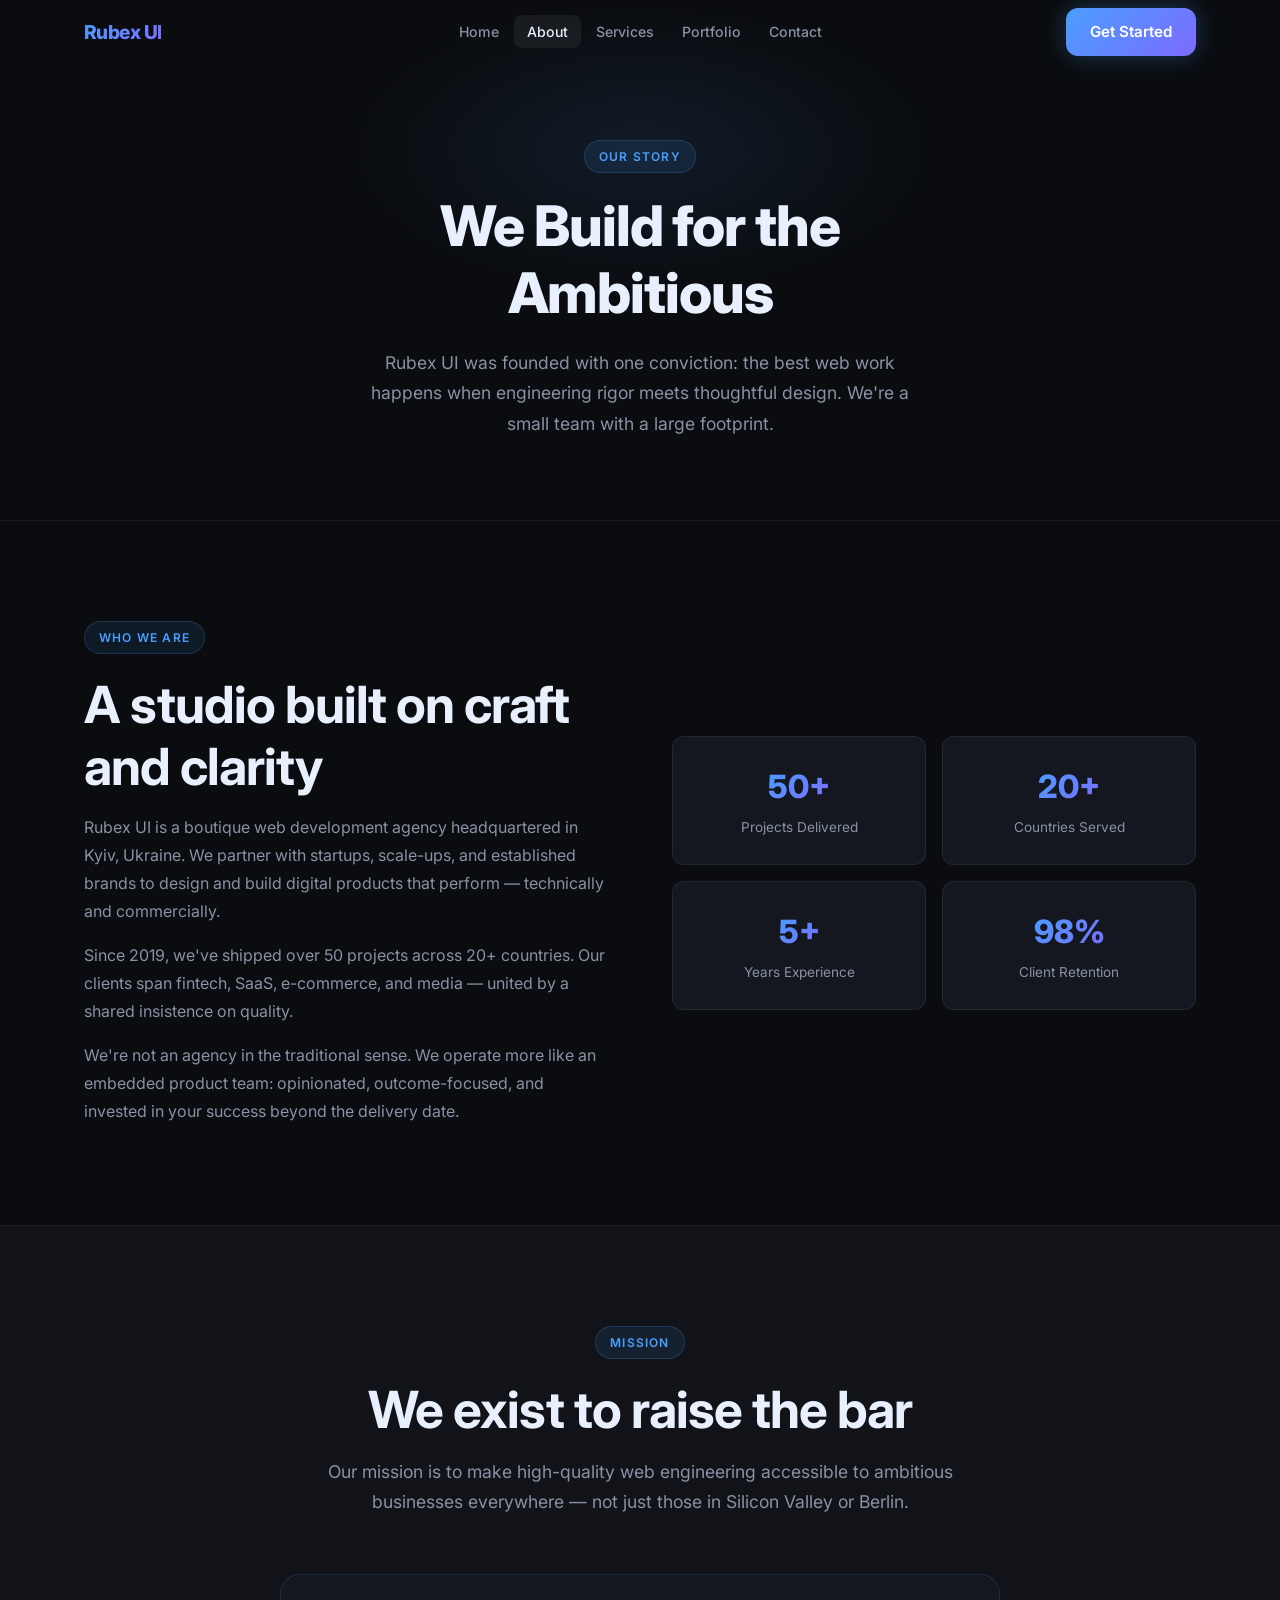
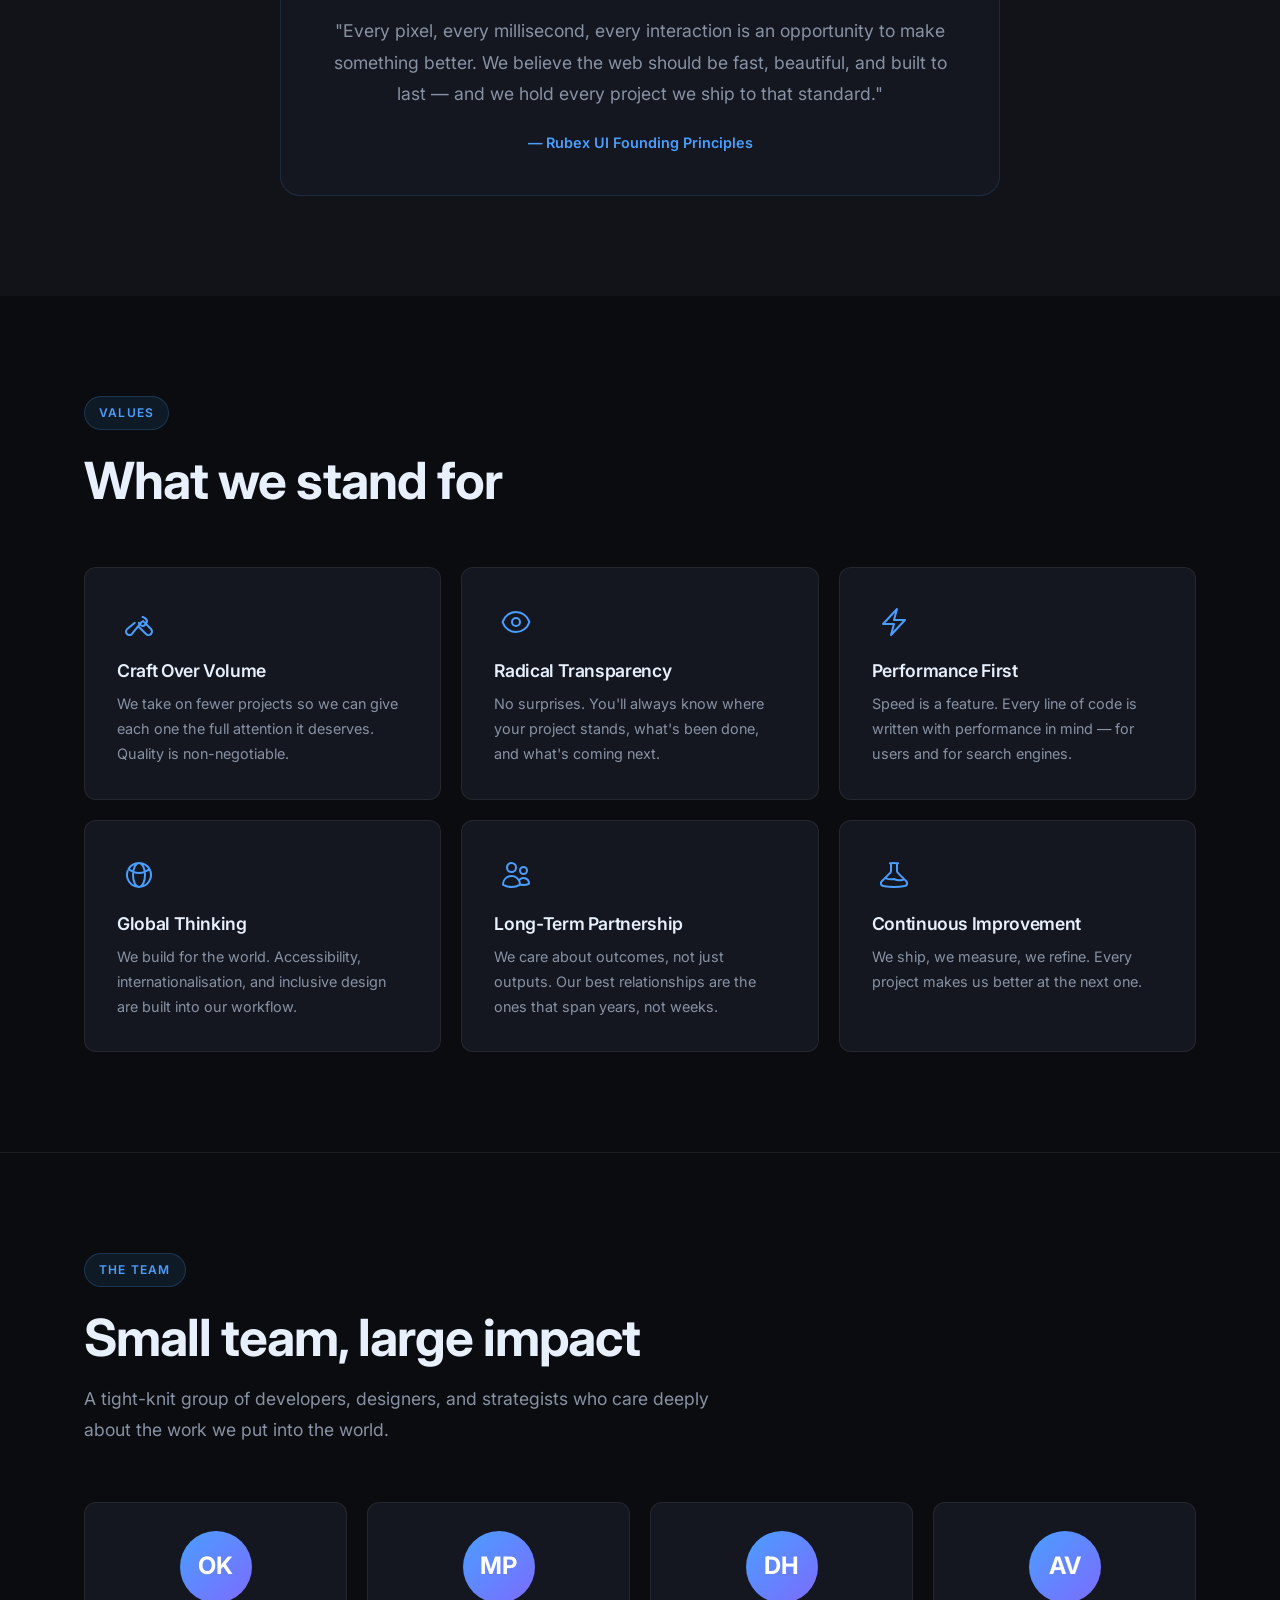
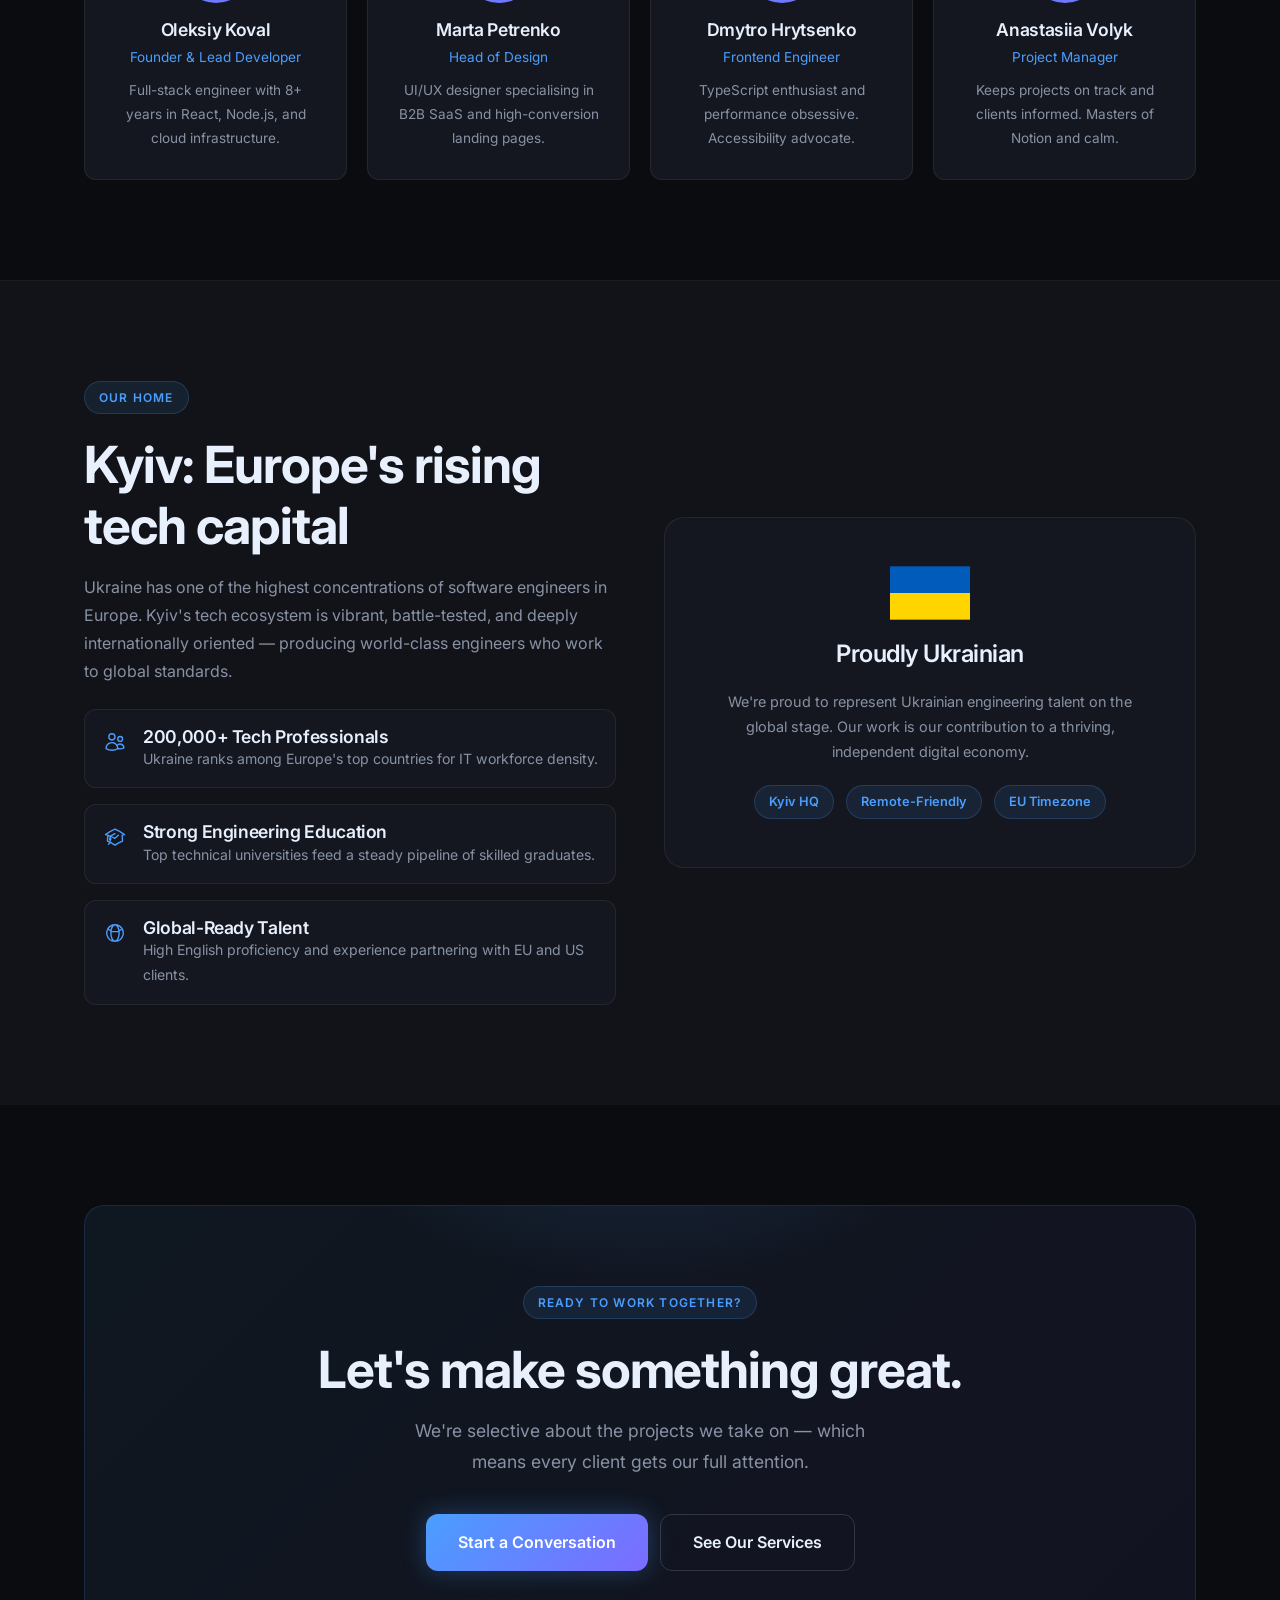
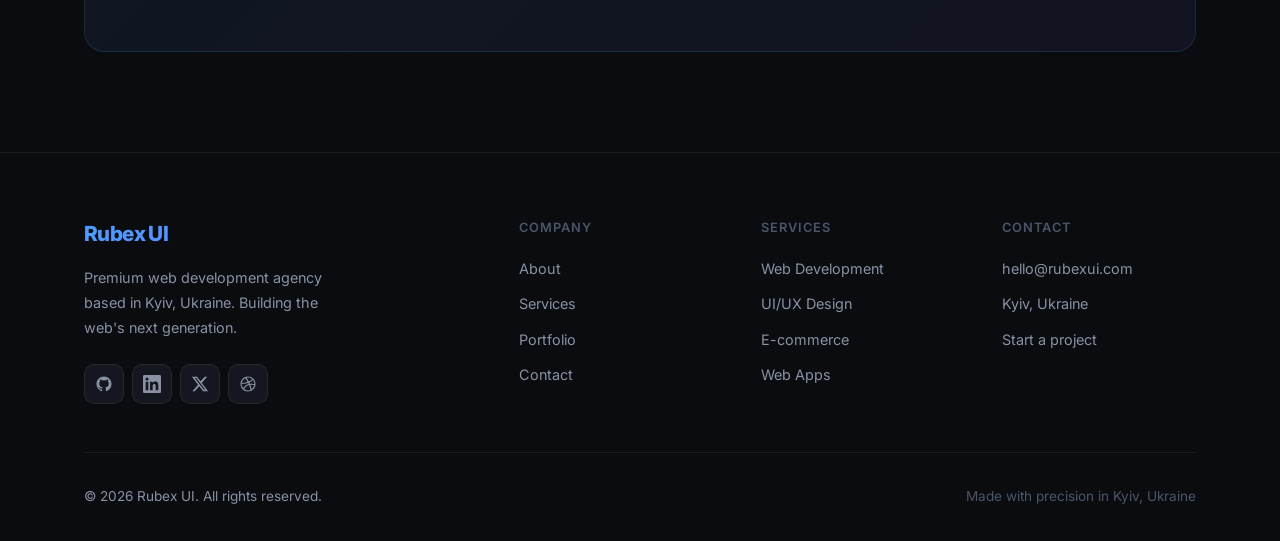
==== commit 8087df7b: "Add files via upload" ====
--- a/about.html
+++ b/about.html
@@ -17,26 +17,29 @@
 
   <nav class="navbar" role="navigation" aria-label="Main navigation">
     <div class="nav-inner">
-      <a class="nav-logo" href="index.html">Rubex UI</a>
+      <a class="nav-logo" href="./">Rubex UI</a>
       <ul class="nav-links">
-        <li><a href="index.html">Home</a></li>
+        <li><a href="./">Home</a></li>
         <li><a href="about.html">About</a></li>
         <li><a href="services.html">Services</a></li>
         <li><a href="portfolio.html">Portfolio</a></li>
         <li><a href="contact.html">Contact</a></li>
       </ul>
-      <a class="btn btn-primary nav-cta" href="contact.html">Get Started</a>
-      <button class="nav-hamburger" aria-label="Open menu" aria-expanded="false">
-        <span></span><span></span><span></span>
-      </button>
+      <div class="nav-right">
+        <a class="btn btn-primary nav-cta" href="contact.html">Get Started</a>
+        <button class="nav-hamburger" aria-label="Open menu" aria-expanded="false">
+          <span></span><span></span><span></span>
+        </button>
+      </div>
     </div>
   </nav>
   <nav class="nav-mobile" aria-label="Mobile navigation">
-    <a href="index.html">Home</a>
+    <a href="./">Home</a>
     <a href="about.html">About</a>
     <a href="services.html">Services</a>
     <a href="portfolio.html">Portfolio</a>
     <a href="contact.html">Contact</a>
+    <div class="nav-divider"></div>
     <a class="btn btn-primary" href="contact.html">Get Started</a>
   </nav>
 
--- a/assets/css/styles.css
+++ b/assets/css/styles.css
@@ -63,6 +63,11 @@
 a { color: inherit; text-decoration: none; }
 img { max-width: 100%; display: block; }
 
+/* Mobile tap targets & smoothness */
+button, a { touch-action: manipulation; }
+input, textarea, select { -webkit-appearance: none; appearance: none; border-radius: 0; }
+* { -webkit-tap-highlight-color: transparent; }
+
 /* --- Layout Utilities --- */
 .container {
   max-width: 1160px;
@@ -164,19 +169,22 @@
 }
 
 .navbar.scrolled {
-  background: rgba(10,12,15,0.85);
-  backdrop-filter: blur(12px);
+  background: rgba(10,12,15,0.88);
+  backdrop-filter: blur(16px);
+  -webkit-backdrop-filter: blur(16px);
   border-bottom: 1px solid var(--border);
 }
 
+/* Logo left | links center | CTA right */
 .nav-inner {
   max-width: 1160px;
   margin: 0 auto;
   padding: 0 24px;
   width: 100%;
-  display: flex;
-  align-items: center;
-  justify-content: space-between;
+  display: grid;
+  grid-template-columns: 1fr auto 1fr;
+  align-items: center;
+  gap: 16px;
 }
 
 .nav-logo {
@@ -187,29 +195,41 @@
   -webkit-background-clip: text;
   -webkit-text-fill-color: transparent;
   background-clip: text;
+  justify-self: start;
+  white-space: nowrap;
 }
 
 .nav-links {
   display: flex;
   align-items: center;
-  gap: 4px;
+  gap: 2px;
   list-style: none;
+  justify-self: center;
 }
 
 .nav-links a {
-  padding: 8px 14px;
+  padding: 8px 13px;
   border-radius: 8px;
-  font-size: 0.9rem;
+  font-size: 0.88rem;
   font-weight: 500;
   color: var(--text-muted);
   transition: all var(--transition);
+  white-space: nowrap;
 }
 .nav-links a:hover, .nav-links a.active {
   color: var(--text);
-  background: rgba(255,255,255,0.05);
-}
-
-.nav-cta { margin-left: 12px; }
+  background: rgba(255,255,255,0.06);
+}
+
+/* Right slot: CTA button pinned to the right */
+.nav-right {
+  display: flex;
+  align-items: center;
+  justify-content: flex-end;
+  gap: 12px;
+}
+
+.nav-cta { flex-shrink: 0; }
 
 .nav-hamburger {
   display: none;
@@ -219,7 +239,10 @@
   border: none;
   cursor: pointer;
   padding: 8px;
-}
+  border-radius: 8px;
+  transition: background var(--transition);
+}
+.nav-hamburger:hover { background: rgba(255,255,255,0.06); }
 
 .nav-hamburger span {
   display: block;
@@ -231,36 +254,54 @@
 }
 
 .nav-hamburger.open span:nth-child(1) { transform: translateY(7px) rotate(45deg); }
-.nav-hamburger.open span:nth-child(2) { opacity: 0; }
+.nav-hamburger.open span:nth-child(2) { opacity: 0; transform: scaleX(0); }
 .nav-hamburger.open span:nth-child(3) { transform: translateY(-7px) rotate(-45deg); }
 
+/* Mobile drawer */
 .nav-mobile {
   display: none;
   position: fixed;
   top: var(--nav-h);
   left: 0; right: 0;
-  background: rgba(10,12,15,0.96);
-  backdrop-filter: blur(12px);
+  background: rgba(10,12,15,0.97);
+  backdrop-filter: blur(20px);
+  -webkit-backdrop-filter: blur(20px);
   border-bottom: 1px solid var(--border);
-  padding: 24px;
+  padding: 16px 16px 24px;
   flex-direction: column;
-  gap: 4px;
+  gap: 2px;
   z-index: 999;
+  max-height: calc(100vh - var(--nav-h));
+  overflow-y: auto;
 }
 .nav-mobile.open { display: flex; }
 .nav-mobile a {
-  padding: 12px 16px;
-  border-radius: 8px;
+  padding: 14px 16px;
+  border-radius: 10px;
   font-size: 1rem;
   font-weight: 500;
   color: var(--text-muted);
   transition: all var(--transition);
+  display: flex;
+  align-items: center;
 }
 .nav-mobile a:hover, .nav-mobile a.active {
   color: var(--text);
   background: rgba(255,255,255,0.06);
 }
-.nav-mobile .btn { margin-top: 12px; width: 100%; justify-content: center; }
+.nav-mobile .nav-divider {
+  height: 1px;
+  background: var(--border);
+  margin: 10px 0;
+}
+.nav-mobile .btn {
+  margin-top: 4px;
+  width: 100%;
+  justify-content: center;
+  padding: 14px;
+  font-size: 0.95rem;
+  border-radius: 10px;
+}
 
 /* ============================================================
    HERO
@@ -272,13 +313,31 @@
   align-items: center;
   padding-top: var(--nav-h);
   overflow: hidden;
+}
+
+/* ── Animated background canvas ── */
+.hero-video-canvas {
+  position: absolute;
+  inset: 0;
+  width: 100%;
+  height: 100%;
+  pointer-events: none;
+  z-index: 0;
+}
+.hero-overlay {
+  position: absolute;
+  inset: 0;
+  background: linear-gradient(to bottom, rgba(10,12,15,0.5) 0%, rgba(10,12,15,0.25) 40%, rgba(10,12,15,0.75) 100%);
+  z-index: 0;
+  pointer-events: none;
 }
 
 .hero-canvas {
   position: absolute;
   inset: 0;
   pointer-events: none;
-  opacity: 0.5;
+  opacity: 0.25;
+  z-index: 1;
 }
 
 .hero-glow {
@@ -288,8 +347,9 @@
   transform: translateX(-50%);
   width: 800px;
   height: 400px;
-  background: radial-gradient(ellipse, rgba(74,158,255,0.12) 0%, transparent 70%);
+  background: radial-gradient(ellipse, rgba(74,158,255,0.18) 0%, transparent 70%);
   pointer-events: none;
+  z-index: 1;
 }
 .hero-glow-2 {
   position: absolute;
@@ -297,13 +357,14 @@
   right: -10%;
   width: 500px;
   height: 300px;
-  background: radial-gradient(ellipse, rgba(124,107,255,0.1) 0%, transparent 70%);
+  background: radial-gradient(ellipse, rgba(124,107,255,0.14) 0%, transparent 70%);
   pointer-events: none;
+  z-index: 1;
 }
 
 .hero-content {
   position: relative;
-  z-index: 1;
+  z-index: 2;
   text-align: center;
   max-width: 820px;
   margin: 0 auto;
@@ -698,19 +759,32 @@
 .service-detail.reverse > * { direction: ltr; }
 
 .service-detail-visual {
-  background: var(--bg-card);
-  border: 1px solid var(--border);
   border-radius: var(--radius-lg);
-  padding: 48px;
-  display: flex;
-  align-items: center;
-  justify-content: center;
-  min-height: 280px;
+  min-height: 320px;
   position: relative;
   overflow: hidden;
-  color: var(--accent);
-}
-.service-detail-visual svg { width: 96px; height: 96px; opacity: 0.7; position: relative; z-index: 1; }
+  border: 1px solid var(--border);
+}
+.service-detail-visual img {
+  width: 100%;
+  height: 100%;
+  object-fit: cover;
+  display: block;
+  min-height: 320px;
+  filter: brightness(0.75) saturate(0.85);
+  transition: filter 0.4s ease, transform 0.6s ease;
+}
+.service-detail:hover .service-detail-visual img {
+  filter: brightness(0.88) saturate(1);
+  transform: scale(1.03);
+}
+.service-detail-visual::after {
+  content: '';
+  position: absolute;
+  inset: 0;
+  background: linear-gradient(135deg, rgba(74,158,255,0.12) 0%, rgba(10,12,15,0.3) 100%);
+  pointer-events: none;
+}
 .service-detail-visual::before {
   content: '';
   position: absolute;
@@ -814,21 +888,29 @@
 .portfolio-card.hidden { display: none; }
 
 .portfolio-image {
-  height: 200px;
+  height: 220px;
   background: var(--bg-surface);
-  display: flex;
-  align-items: center;
-  justify-content: center;
   position: relative;
   overflow: hidden;
 }
-.portfolio-image svg { width: 64px; height: 64px; opacity: 0.6; position: relative; z-index: 1; }
-.portfolio-image::before {
+.portfolio-image img {
+  width: 100%;
+  height: 100%;
+  object-fit: cover;
+  display: block;
+  filter: brightness(0.72) saturate(0.8);
+  transition: filter 0.4s ease, transform 0.5s ease;
+}
+.portfolio-card:hover .portfolio-image img {
+  filter: brightness(0.88) saturate(1);
+  transform: scale(1.04);
+}
+.portfolio-image::after {
   content: '';
   position: absolute;
   inset: 0;
-  background: var(--gradient);
-  opacity: 0.06;
+  background: linear-gradient(180deg, transparent 50%, rgba(10,12,15,0.6) 100%);
+  pointer-events: none;
 }
 
 .portfolio-body { padding: 24px; }
@@ -1122,33 +1204,146 @@
 }
 
 /* ============================================================
-   RESPONSIVE
+   RESPONSIVE — TABLET  (≤ 900px)
    ============================================================ */
 @media (max-width: 900px) {
-  .nav-links, .nav-cta { display: none; }
+  /* Nav: collapse to logo + hamburger only */
+  .nav-inner {
+    grid-template-columns: auto 1fr auto;
+  }
+  .nav-links { display: none; }
+  .nav-right .nav-cta { display: none; }
   .nav-hamburger { display: flex; }
 
-  .process-steps { grid-template-columns: repeat(2, 1fr); gap: 32px; }
+  /* Process */
+  .process-steps { grid-template-columns: repeat(2, 1fr); gap: 40px; }
   .process-steps::before { display: none; }
 
-  .service-detail { grid-template-columns: 1fr; gap: 32px; }
+  /* Services alternating layout */
+  .service-detail { grid-template-columns: 1fr; gap: 28px; }
   .service-detail.reverse { direction: ltr; }
 
+  /* About page */
   .kyiv-grid { grid-template-columns: 1fr; }
-
+  div[style*="grid-template-columns:1fr 1fr"] { grid-template-columns: 1fr !important; }
+
+  /* Contact */
   .contact-grid { grid-template-columns: 1fr; }
 
-  .footer-grid { grid-template-columns: 1fr 1fr; }
-}
-
+  /* Footer */
+  .footer-grid { grid-template-columns: 1fr 1fr; gap: 32px; }
+}
+
+/* ============================================================
+   RESPONSIVE — MOBILE  (≤ 600px)
+   ============================================================ */
 @media (max-width: 600px) {
-  .section { padding: 64px 0; }
-  .hero-stats { gap: 28px; }
-  .cta-card { padding: 48px 24px; }
-  .contact-form-card { padding: 24px; }
-  .form-row { grid-template-columns: 1fr; }
-  .footer-grid { grid-template-columns: 1fr; gap: 32px; }
-  .portfolio-grid { grid-template-columns: 1fr; }
-  .process-steps { grid-template-columns: 1fr; }
-  .back-to-top { right: 20px; bottom: 20px; }
-}
+  :root { --nav-h: 60px; }
+
+  /* ── Sections ── */
+  .section  { padding: 56px 0; }
+  .section-sm { padding: 40px 0; }
+  .container { padding: 0 18px; }
+
+  /* ── Typography ── */
+  h1 { font-size: 2.2rem; letter-spacing: -0.03em; }
+  h2 { font-size: 1.75rem; }
+  h3 { font-size: 1.15rem; }
+  .section-header { margin-bottom: 36px; }
+
+  /* ── Hero ── */
+  .hero-content { padding: 56px 0 48px; }
+  .hero-badge { font-size: 0.72rem; padding: 5px 12px; }
+  .hero h1 { font-size: 2.1rem; }
+  .hero p { font-size: 1rem; }
+  .hero-actions { flex-direction: column; align-items: stretch; gap: 10px; }
+  .hero-actions .btn { justify-content: center; width: 100%; }
+  .hero-stats {
+    gap: 0;
+    display: grid;
+    grid-template-columns: 1fr 1fr;
+    margin-top: 48px;
+    padding-top: 32px;
+    border-top: 1px solid var(--border);
+  }
+  .hero-stat {
+    padding: 16px 8px;
+    border-right: 1px solid var(--border);
+    border-bottom: 1px solid var(--border);
+  }
+  .hero-stat:nth-child(even) { border-right: none; }
+  .hero-stat:nth-child(3),
+  .hero-stat:nth-child(4) { border-bottom: none; }
+  .hero-stat strong { font-size: 1.6rem; }
+
+  /* ── Services grid ── */
+  .services-grid { grid-template-columns: 1fr; }
+  .service-card { padding: 24px; }
+
+  /* ── Why grid ── */
+  .why-grid { grid-template-columns: 1fr; gap: 12px; }
+  .why-card { padding: 20px; }
+
+  /* ── Process ── */
+  .process-steps { grid-template-columns: 1fr; gap: 28px; }
+  .process-step { padding: 0; }
+
+  /* ── CTA ── */
+  .cta-card { padding: 40px 20px; }
+  .cta-card h2 { font-size: 1.6rem; }
+  .cta-actions { flex-direction: column; gap: 10px; }
+  .cta-actions .btn { width: 100%; justify-content: center; }
+
+  /* ── Portfolio ── */
+  .portfolio-grid { grid-template-columns: 1fr; gap: 16px; }
+  .filter-bar { gap: 6px; }
+  .filter-btn { padding: 7px 14px; font-size: 0.82rem; }
+  .portfolio-image { height: 180px; }
+
+  /* ── Services page ── */
+  .service-detail-visual { min-height: 220px; }
+  .service-detail-visual img { min-height: 220px; }
+  .services-detailed { gap: 56px; }
+  .pricing-card { flex-direction: column; align-items: flex-start; gap: 14px; }
+  .pricing-card .btn { width: 100%; justify-content: center; }
+
+  /* ── About page ── */
+  .values-grid { grid-template-columns: 1fr; gap: 12px; }
+  .value-card { padding: 22px; }
+  .team-grid { grid-template-columns: 1fr 1fr; gap: 12px; }
+  .team-card { padding: 20px 14px; }
+  .kyiv-facts { gap: 10px; }
+
+  /* ── Contact page ── */
+  .contact-form-card { padding: 22px 18px; }
+  .form-row { grid-template-columns: 1fr; gap: 0; }
+  .contact-items { gap: 10px; }
+  .contact-item { padding: 12px; }
+
+  /* ── Footer ── */
+  .footer { padding: 48px 0 24px; }
+  .footer-grid { grid-template-columns: 1fr; gap: 28px; }
+  .footer-brand p { max-width: 100%; }
+  .footer-bottom {
+    flex-direction: column;
+    align-items: flex-start;
+    gap: 6px;
+    padding-top: 24px;
+  }
+
+  /* ── Misc ── */
+  .back-to-top { right: 16px; bottom: 16px; width: 40px; height: 40px; }
+  .section-tag { font-size: 0.7rem; }
+  .btn-lg { padding: 13px 24px; font-size: 0.95rem; }
+
+  /* ── Page hero (inner pages) ── */
+  .page-hero { padding: 110px 0 56px; }
+  .page-hero h1 { font-size: 2rem; }
+}
+
+/* ── Very small phones (≤ 380px) ── */
+@media (max-width: 380px) {
+  .hero h1 { font-size: 1.8rem; }
+  .team-grid { grid-template-columns: 1fr; }
+  .hero-stat strong { font-size: 1.4rem; }
+}
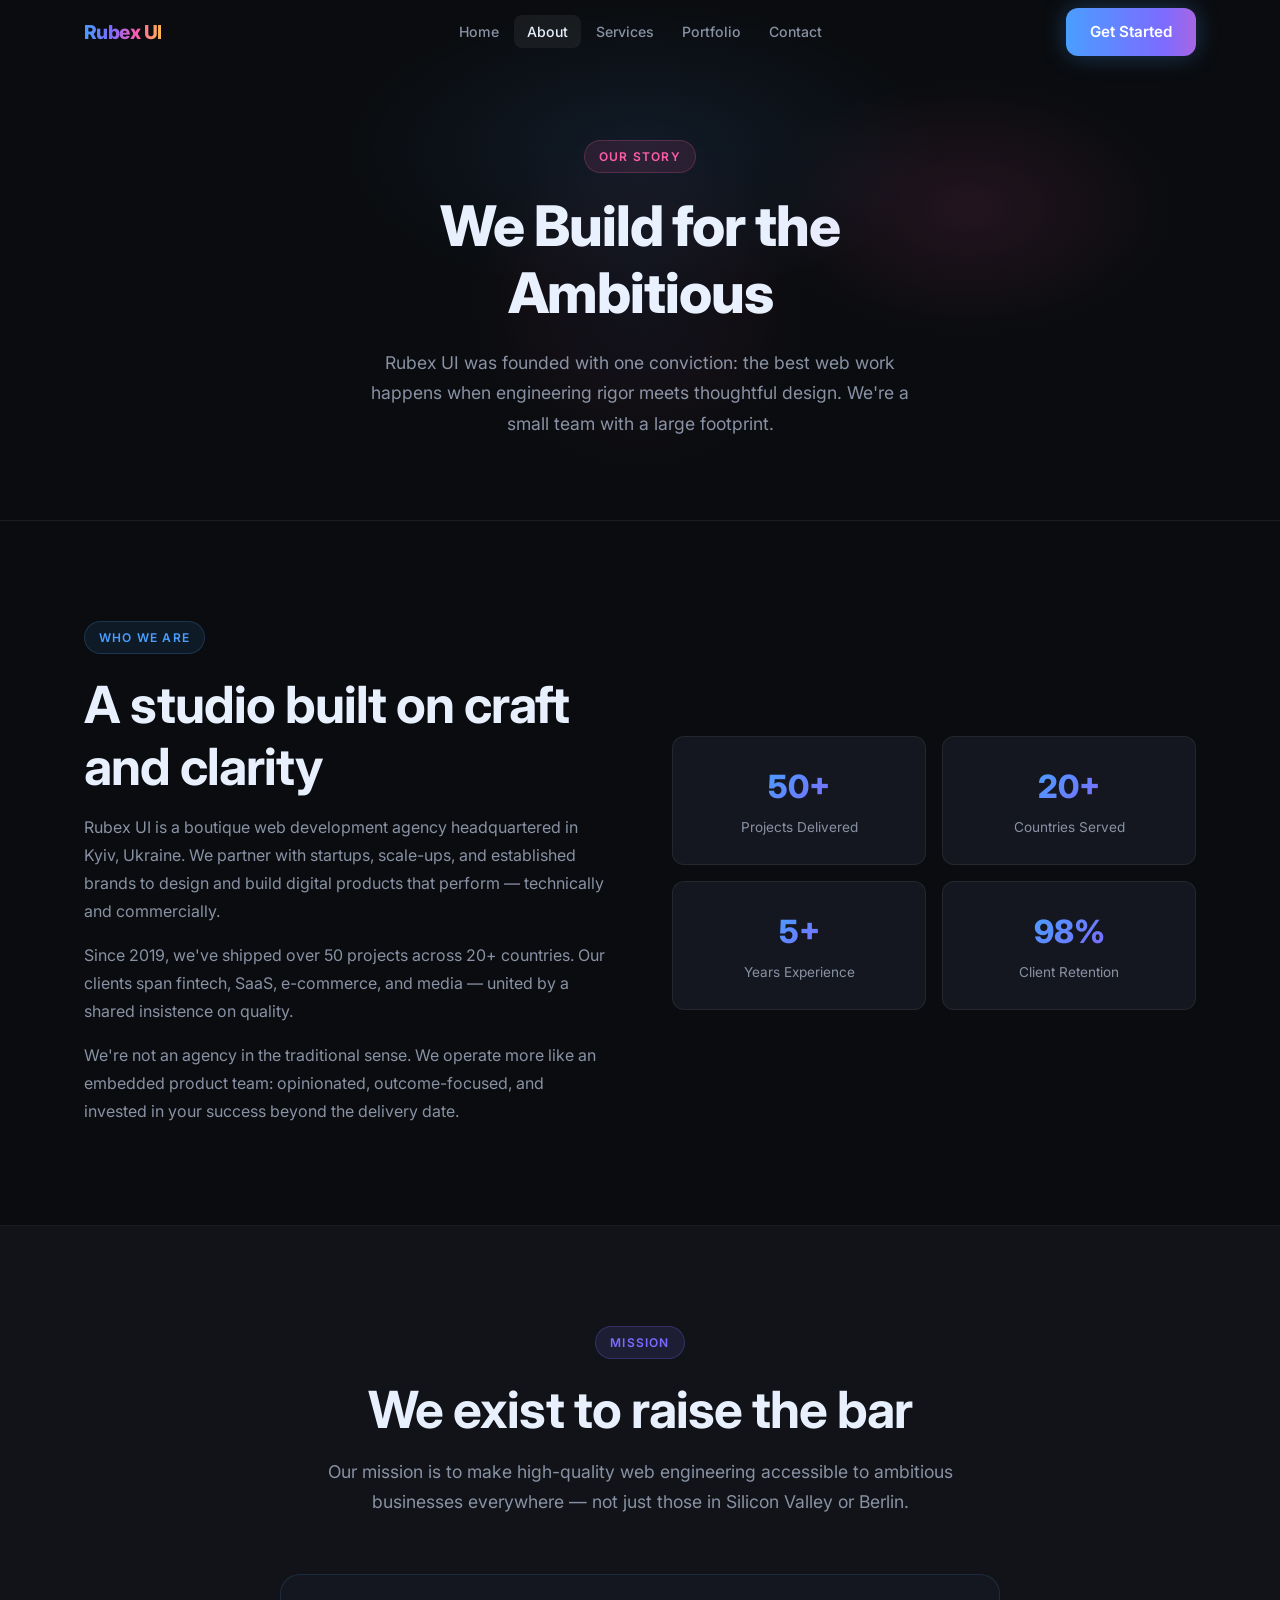
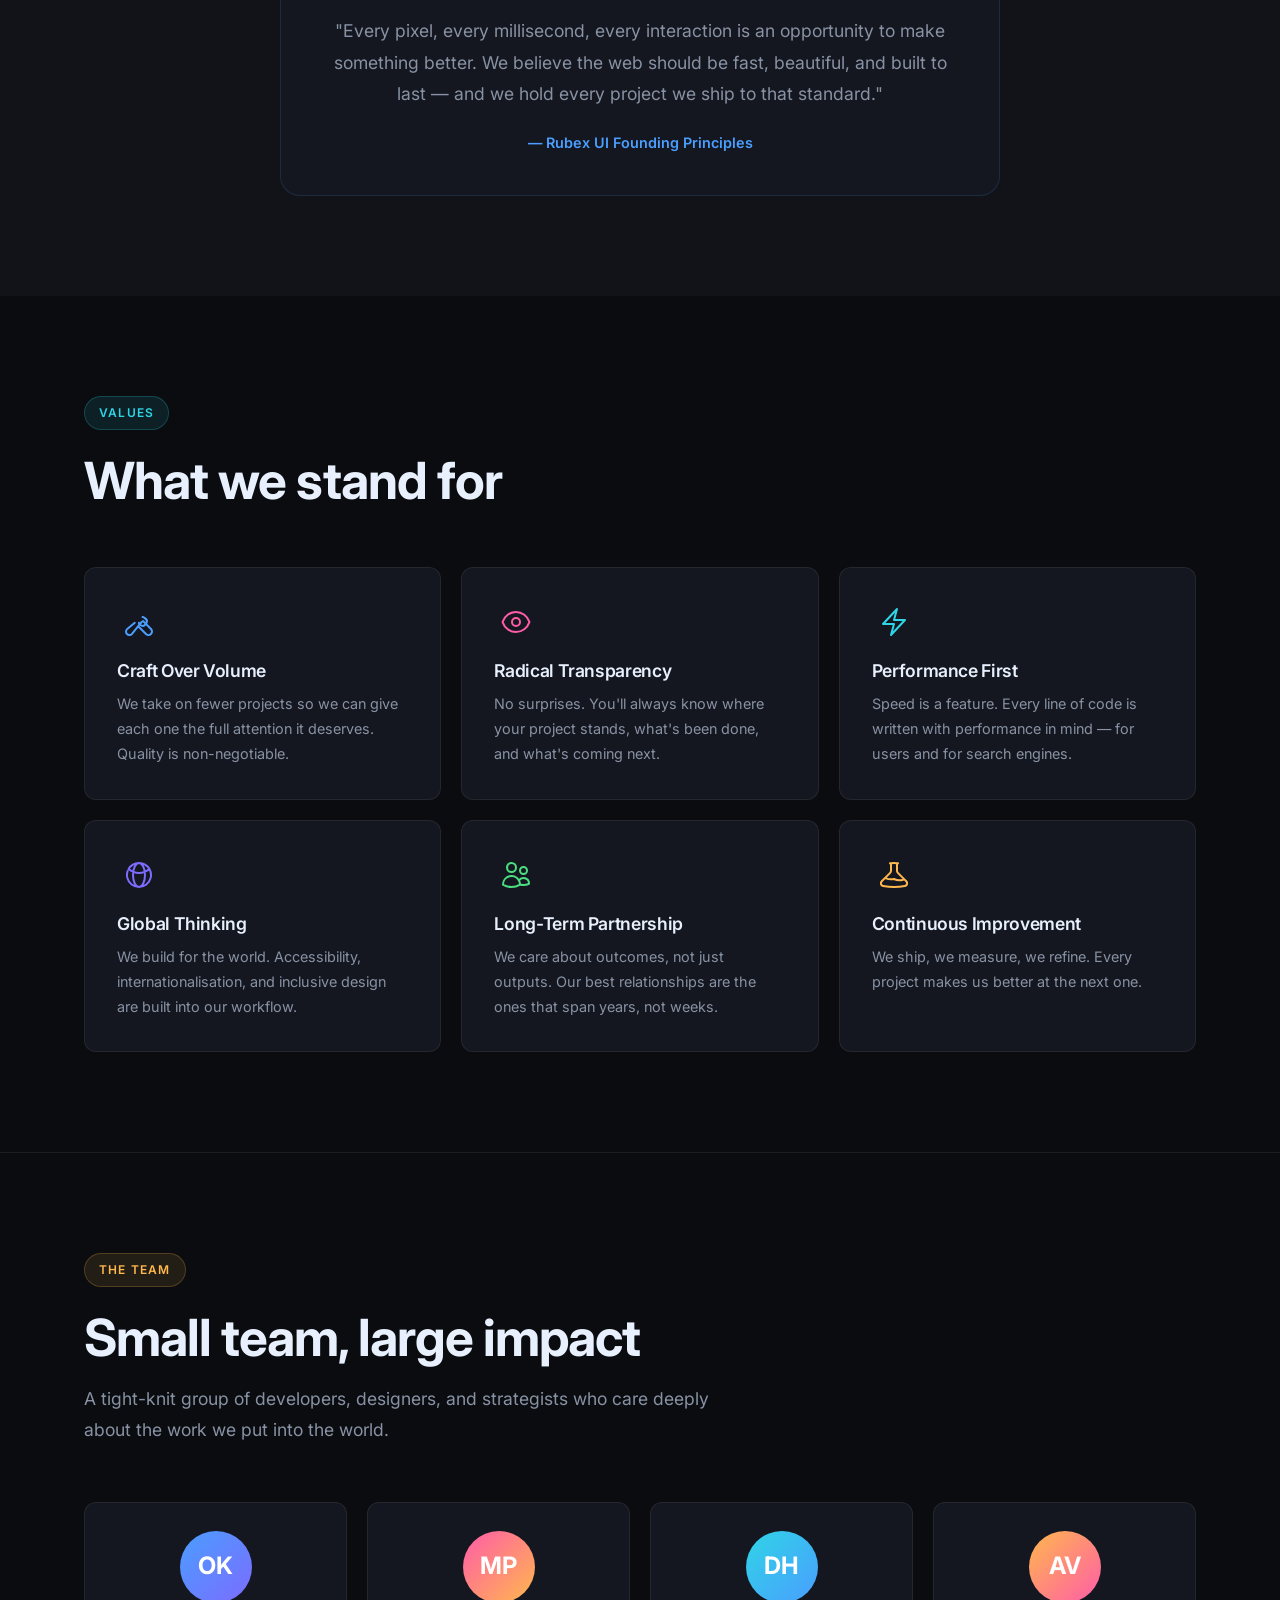
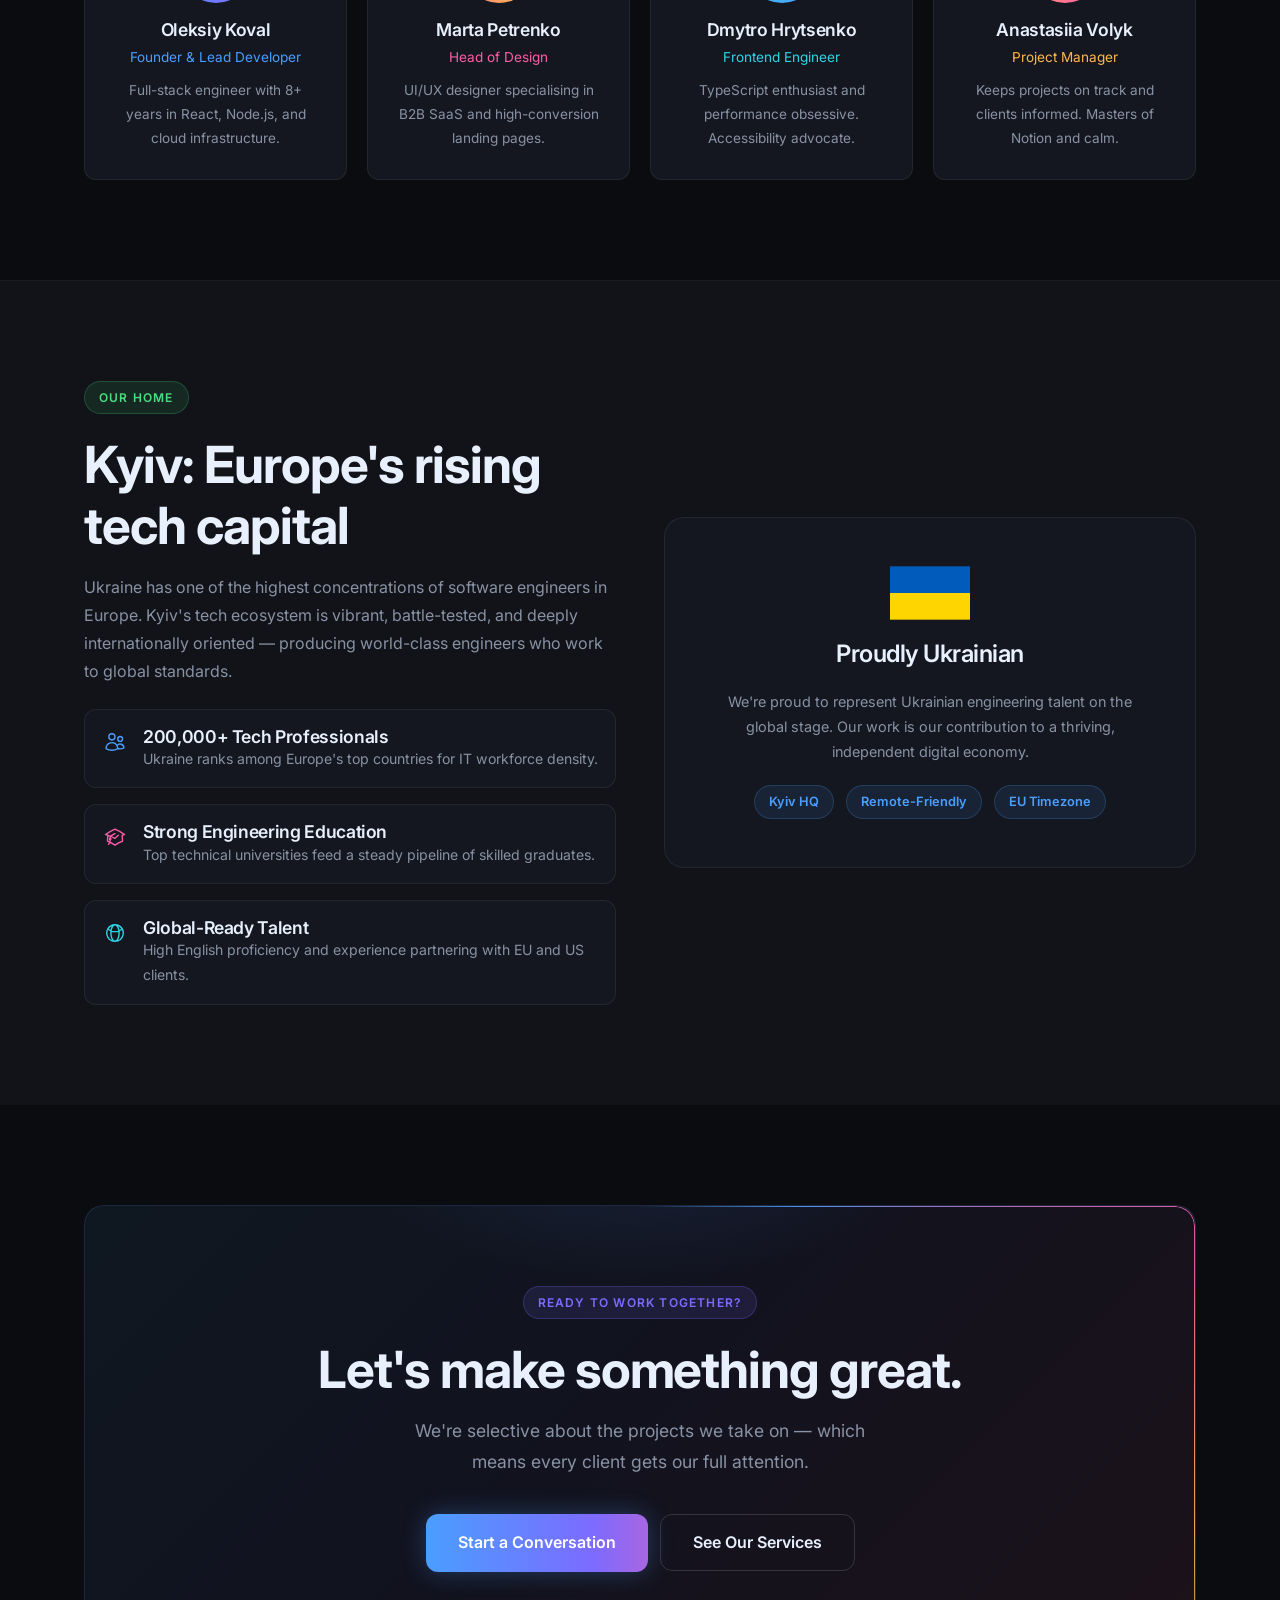
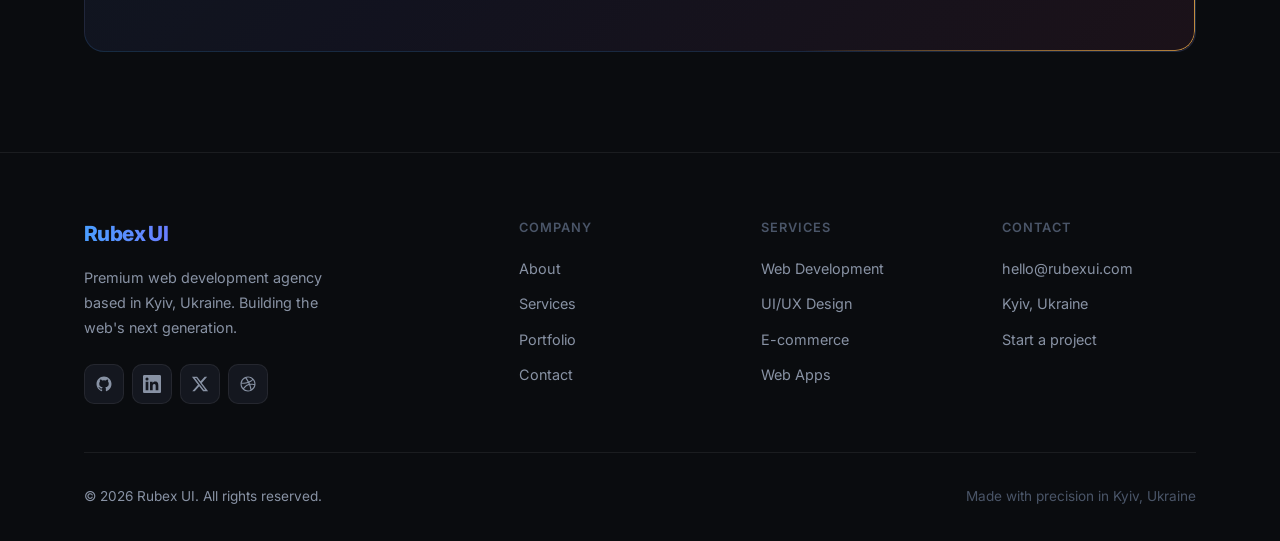
==== commit 981c9ef5: "Roll creative palette and reactive effects out to all inner pages - About, Services, Portfolio, Cont" ====
--- a/about.html
+++ b/about.html
@@ -15,6 +15,9 @@
 </head>
 <body>
 
+  <div class="scroll-progress" aria-hidden="true"></div>
+  <div class="cursor-glow" aria-hidden="true"></div>
+
   <nav class="navbar" role="navigation" aria-label="Main navigation">
     <div class="nav-inner">
       <a class="nav-logo" href="./">Rubex UI</a>
@@ -47,7 +50,7 @@
 
     <section class="page-hero">
       <div class="container">
-        <div class="section-tag reveal" style="justify-content:center;">Our Story</div>
+        <div class="section-tag tag-pink reveal" style="justify-content:center;">Our Story</div>
         <h1 class="reveal">We Build for the<br />Ambitious</h1>
         <p class="reveal">Rubex UI was founded with one conviction: the best web work happens when engineering rigor meets thoughtful design. We're a small team with a large footprint.</p>
       </div>
@@ -96,7 +99,7 @@
     <section class="section" style="background:var(--bg-surface);">
       <div class="container">
         <div class="section-header centered reveal">
-          <div class="section-tag">Mission</div>
+          <div class="section-tag tag-violet">Mission</div>
           <h2>We exist to raise the bar</h2>
           <p>Our mission is to make high-quality web engineering accessible to ambitious businesses everywhere — not just those in Silicon Valley or Berlin.</p>
         </div>
@@ -111,46 +114,46 @@
     <section class="section">
       <div class="container">
         <div class="section-header reveal">
-          <div class="section-tag">Values</div>
+          <div class="section-tag tag-cyan">Values</div>
           <h2>What we stand for</h2>
         </div>
         <div class="values-grid">
-          <div class="value-card reveal reveal-delay-1">
+          <div class="value-card spotlight tilt reveal reveal-delay-1">
             <div class="icon" aria-hidden="true">
               <svg xmlns="http://www.w3.org/2000/svg" fill="none" viewBox="0 0 24 24" stroke-width="1.5" stroke="currentColor"><path stroke-linecap="round" stroke-linejoin="round" d="M11.42 15.17 17.25 21A2.652 2.652 0 0 0 21 17.25l-5.877-5.877M11.42 15.17l2.496-3.03c.317-.384.74-.626 1.208-.766M11.42 15.17l-4.655 5.653a2.548 2.548 0 1 1-3.586-3.586l5.653-4.655m5.833-4.329c.389-.025.768.085 1.075.322l1.137.89a2.652 2.652 0 0 1 .611 3.479l-.611.9a2.652 2.652 0 0 1-3.479.611l-1.137-.89a1.902 1.902 0 0 1-.322-1.075"/></svg>
             </div>
             <h3>Craft Over Volume</h3>
             <p>We take on fewer projects so we can give each one the full attention it deserves. Quality is non-negotiable.</p>
           </div>
-          <div class="value-card reveal reveal-delay-2">
+          <div class="value-card spotlight tilt reveal reveal-delay-2">
             <div class="icon" aria-hidden="true">
               <svg xmlns="http://www.w3.org/2000/svg" fill="none" viewBox="0 0 24 24" stroke-width="1.5" stroke="currentColor"><path stroke-linecap="round" stroke-linejoin="round" d="M2.036 12.322a1.012 1.012 0 0 1 0-.639C3.423 7.51 7.36 4.5 12 4.5c4.638 0 8.573 3.007 9.963 7.178.07.207.07.431 0 .639C20.577 16.49 16.64 19.5 12 19.5c-4.638 0-8.573-3.007-9.963-7.178Z"/><path stroke-linecap="round" stroke-linejoin="round" d="M15 12a3 3 0 1 1-6 0 3 3 0 0 1 6 0Z"/></svg>
             </div>
             <h3>Radical Transparency</h3>
             <p>No surprises. You'll always know where your project stands, what's been done, and what's coming next.</p>
           </div>
-          <div class="value-card reveal reveal-delay-3">
+          <div class="value-card spotlight tilt reveal reveal-delay-3">
             <div class="icon" aria-hidden="true">
               <svg xmlns="http://www.w3.org/2000/svg" fill="none" viewBox="0 0 24 24" stroke-width="1.5" stroke="currentColor"><path stroke-linecap="round" stroke-linejoin="round" d="M3.75 13.5l10.5-11.25L12 10.5h8.25L9.75 21.75 12 13.5H3.75Z"/></svg>
             </div>
             <h3>Performance First</h3>
             <p>Speed is a feature. Every line of code is written with performance in mind — for users and for search engines.</p>
           </div>
-          <div class="value-card reveal reveal-delay-1">
+          <div class="value-card spotlight tilt reveal reveal-delay-1">
             <div class="icon" aria-hidden="true">
               <svg xmlns="http://www.w3.org/2000/svg" fill="none" viewBox="0 0 24 24" stroke-width="1.5" stroke="currentColor"><path stroke-linecap="round" stroke-linejoin="round" d="M12 21a9.004 9.004 0 0 0 8.716-6.747M12 21a9.004 9.004 0 0 1-8.716-6.747M12 21c2.485 0 4.5-4.03 4.5-9S14.485 3 12 3m0 18c-2.485 0-4.5-4.03-4.5-9S9.515 3 12 3m0 0a8.997 8.997 0 0 1 7.843 4.582M12 3a8.997 8.997 0 0 0-7.843 4.582m15.686 0A11.953 11.953 0 0 1 12 10.5c-2.998 0-5.74-1.1-7.843-2.918m15.686 0A8.959 8.959 0 0 1 21 12c0 .778-.099 1.533-.284 2.253M3.284 14.253A8.959 8.959 0 0 1 3 12c0-1.065.175-2.089.494-3.047"/></svg>
             </div>
             <h3>Global Thinking</h3>
             <p>We build for the world. Accessibility, internationalisation, and inclusive design are built into our workflow.</p>
           </div>
-          <div class="value-card reveal reveal-delay-2">
+          <div class="value-card spotlight tilt reveal reveal-delay-2">
             <div class="icon" aria-hidden="true">
               <svg xmlns="http://www.w3.org/2000/svg" fill="none" viewBox="0 0 24 24" stroke-width="1.5" stroke="currentColor"><path stroke-linecap="round" stroke-linejoin="round" d="M15 19.128a9.38 9.38 0 0 0 2.625.372 9.337 9.337 0 0 0 4.121-.952 4.125 4.125 0 0 0-7.533-2.493M15 19.128v-.003c0-1.113-.285-2.16-.786-3.07M15 19.128v.106A12.318 12.318 0 0 1 8.624 21c-2.331 0-4.512-.645-6.374-1.766l-.001-.109a6.375 6.375 0 0 1 11.964-3.07M12 6.375a3.375 3.375 0 1 1-6.75 0 3.375 3.375 0 0 1 6.75 0Zm8.25 2.25a2.625 2.625 0 1 1-5.25 0 2.625 2.625 0 0 1 5.25 0Z"/></svg>
             </div>
             <h3>Long-Term Partnership</h3>
             <p>We care about outcomes, not just outputs. Our best relationships are the ones that span years, not weeks.</p>
           </div>
-          <div class="value-card reveal reveal-delay-3">
+          <div class="value-card spotlight tilt reveal reveal-delay-3">
             <div class="icon" aria-hidden="true">
               <svg xmlns="http://www.w3.org/2000/svg" fill="none" viewBox="0 0 24 24" stroke-width="1.5" stroke="currentColor"><path stroke-linecap="round" stroke-linejoin="round" d="M9.75 3.104v5.714a2.25 2.25 0 0 1-.659 1.591L5 14.5M9.75 3.104c-.251.023-.501.05-.75.082m.75-.082a24.301 24.301 0 0 1 4.5 0m0 0v5.714c0 .597.237 1.17.659 1.591L19.8 15.3M14.25 3.104c.251.023.501.05.75.082M19.8 15.3l-1.57.393A9.065 9.065 0 0 1 12 15a9.065 9.065 0 0 1-6.23-.693L5 14.5m14.8.8 1.402 1.402c1.232 1.232.65 3.318-1.067 3.611A48.309 48.309 0 0 1 12 21a48.309 48.309 0 0 1-8.135-.687c-1.718-.293-2.3-2.379-1.067-3.61L5 14.5"/></svg>
             </div>
@@ -167,30 +170,30 @@
     <section class="section">
       <div class="container">
         <div class="section-header reveal">
-          <div class="section-tag">The Team</div>
+          <div class="section-tag tag-amber">The Team</div>
           <h2>Small team, large impact</h2>
           <p>A tight-knit group of developers, designers, and strategists who care deeply about the work we put into the world.</p>
         </div>
         <div class="team-grid">
-          <div class="team-card reveal reveal-delay-1">
+          <div class="team-card spotlight tilt reveal reveal-delay-1">
             <div class="team-avatar">OK</div>
             <h4>Oleksiy Koval</h4>
             <span>Founder &amp; Lead Developer</span>
             <p>Full-stack engineer with 8+ years in React, Node.js, and cloud infrastructure.</p>
           </div>
-          <div class="team-card reveal reveal-delay-2">
+          <div class="team-card spotlight tilt reveal reveal-delay-2">
             <div class="team-avatar">MP</div>
             <h4>Marta Petrenko</h4>
             <span>Head of Design</span>
             <p>UI/UX designer specialising in B2B SaaS and high-conversion landing pages.</p>
           </div>
-          <div class="team-card reveal reveal-delay-3">
+          <div class="team-card spotlight tilt reveal reveal-delay-3">
             <div class="team-avatar">DH</div>
             <h4>Dmytro Hrytsenko</h4>
             <span>Frontend Engineer</span>
             <p>TypeScript enthusiast and performance obsessive. Accessibility advocate.</p>
           </div>
-          <div class="team-card reveal reveal-delay-4">
+          <div class="team-card spotlight tilt reveal reveal-delay-4">
             <div class="team-avatar">AV</div>
             <h4>Anastasiia Volyk</h4>
             <span>Project Manager</span>
@@ -207,7 +210,7 @@
       <div class="container">
         <div class="kyiv-grid">
           <div class="reveal">
-            <div class="section-tag">Our Home</div>
+            <div class="section-tag tag-green">Our Home</div>
             <h2>Kyiv: Europe's rising tech capital</h2>
             <p style="margin-top:16px;">Ukraine has one of the highest concentrations of software engineers in Europe. Kyiv's tech ecosystem is vibrant, battle-tested, and deeply internationally oriented — producing world-class engineers who work to global standards.</p>
             <div class="kyiv-facts">
@@ -260,12 +263,12 @@
     <!-- ── CTA ── -->
     <section class="section cta-section">
       <div class="container">
-        <div class="cta-card reveal">
-          <div class="section-tag" style="justify-content:center;">Ready to Work Together?</div>
+        <div class="cta-card cta-glow reveal">
+          <div class="section-tag tag-violet" style="justify-content:center;">Ready to Work Together?</div>
           <h2>Let's make something great.</h2>
           <p>We're selective about the projects we take on — which means every client gets our full attention.</p>
           <div class="cta-actions">
-            <a href="contact.html" class="btn btn-primary btn-lg">Start a Conversation</a>
+            <a href="contact.html" class="btn btn-primary btn-lg btn-magnetic">Start a Conversation</a>
             <a href="services.html" class="btn btn-secondary btn-lg">See Our Services</a>
           </div>
         </div>
--- a/assets/css/styles.css
+++ b/assets/css/styles.css
@@ -1347,3 +1347,813 @@
   .team-grid { grid-template-columns: 1fr; }
   .hero-stat strong { font-size: 1.4rem; }
 }
+
+/* ============================================================
+   HOMEPAGE REDESIGN — hero motion, marquee, bento, CTA glow
+   ============================================================ */
+
+/* --- Hero: rotating headline word --- */
+.rotate-wrap {
+  display: inline-block;
+  min-height: 1.2em;
+}
+.rotate-word {
+  display: inline-block;
+  background: var(--gradient);
+  -webkit-background-clip: text;
+  -webkit-text-fill-color: transparent;
+  background-clip: text;
+  transition: opacity 0.35s ease, transform 0.35s ease;
+  will-change: opacity, transform;
+}
+.rotate-word.out {
+  opacity: 0;
+  transform: translateY(14px);
+}
+
+/* --- Hero: floating category chips --- */
+.hero-float {
+  position: absolute;
+  z-index: 2;
+  display: inline-flex;
+  align-items: center;
+  gap: 8px;
+  padding: 8px 16px;
+  font-size: 0.82rem;
+  font-weight: 600;
+  color: var(--text-muted);
+  background: rgba(20,23,31,0.75);
+  border: 1px solid var(--border-hover);
+  border-radius: 100px;
+  backdrop-filter: blur(8px);
+  -webkit-backdrop-filter: blur(8px);
+  box-shadow: 0 8px 32px rgba(0,0,0,0.35);
+  pointer-events: none;
+}
+.hero-float svg { width: 16px; height: 16px; color: var(--accent); }
+
+.hero-float-1 { top: 26%; left: 8%;  animation: float-a 7s ease-in-out infinite; }
+.hero-float-2 { top: 22%; right: 7%; animation: float-b 8s ease-in-out infinite; }
+.hero-float-3 { bottom: 30%; left: 11%; animation: float-b 9s ease-in-out infinite; }
+.hero-float-4 { bottom: 26%; right: 10%; animation: float-a 7.5s ease-in-out infinite; }
+
+@keyframes float-a {
+  0%, 100% { transform: translateY(0) rotate(-1deg); }
+  50%      { transform: translateY(-14px) rotate(1deg); }
+}
+@keyframes float-b {
+  0%, 100% { transform: translateY(0) rotate(1deg); }
+  50%      { transform: translateY(12px) rotate(-1.5deg); }
+}
+
+@media (max-width: 1100px) {
+  .hero-float { display: none; }
+}
+
+/* --- Button shine sweep --- */
+.btn-shine {
+  position: relative;
+  overflow: hidden;
+}
+.btn-shine::after {
+  content: '';
+  position: absolute;
+  top: 0;
+  left: -80%;
+  width: 50%;
+  height: 100%;
+  background: linear-gradient(105deg, transparent, rgba(255,255,255,0.35), transparent);
+  transform: skewX(-20deg);
+  animation: shine 3.5s ease-in-out infinite;
+}
+@keyframes shine {
+  0%, 60% { left: -80%; }
+  100%    { left: 160%; }
+}
+
+/* --- Tech marquee --- */
+.marquee-section {
+  border-top: 1px solid var(--border);
+  border-bottom: 1px solid var(--border);
+  background: var(--bg-surface);
+  padding: 22px 0;
+  overflow: hidden;
+}
+.marquee {
+  overflow: hidden;
+  -webkit-mask-image: linear-gradient(to right, transparent, #000 12%, #000 88%, transparent);
+  mask-image: linear-gradient(to right, transparent, #000 12%, #000 88%, transparent);
+}
+.marquee-track {
+  display: flex;
+  align-items: center;
+  gap: 56px;
+  width: max-content;
+  animation: marquee 32s linear infinite;
+}
+.marquee:hover .marquee-track { animation-play-state: paused; }
+.marquee-item {
+  font-size: 0.95rem;
+  font-weight: 600;
+  letter-spacing: 0.04em;
+  color: var(--text-dim);
+  white-space: nowrap;
+  transition: color var(--transition);
+}
+.marquee-item:hover { color: var(--accent); }
+@keyframes marquee {
+  from { transform: translateX(0); }
+  to   { transform: translateX(-50%); }
+}
+
+/* --- Bento grid --- */
+.bento-grid {
+  display: grid;
+  grid-template-columns: repeat(6, 1fr);
+  gap: 20px;
+}
+.bento-span-2 { grid-column: span 2; }
+.bento-span-4 { grid-column: span 4; }
+.bento-span-6 { grid-column: span 6; }
+
+.bento-card {
+  position: relative;
+  display: flex;
+  flex-direction: column;
+  background: var(--bg-card);
+  border: 1px solid var(--border);
+  border-radius: var(--radius-lg);
+  padding: 28px;
+  overflow: hidden;
+  transition: border-color 0.3s ease, transform 0.3s ease, box-shadow 0.3s ease;
+}
+.bento-card:hover {
+  border-color: rgba(74,158,255,0.35);
+  transform: translateY(-4px);
+  box-shadow: 0 20px 48px rgba(0,0,0,0.45);
+}
+
+/* Mouse-tracking spotlight */
+.spotlight::before {
+  content: '';
+  position: absolute;
+  inset: 0;
+  background: radial-gradient(480px circle at var(--mx, 50%) var(--my, 50%), rgba(74,158,255,0.09), transparent 45%);
+  opacity: 0;
+  transition: opacity 0.35s ease;
+  pointer-events: none;
+  z-index: 0;
+}
+.spotlight:hover::before { opacity: 1; }
+
+.bento-body { position: relative; z-index: 1; }
+.bento-body h3 { font-size: 1.15rem; margin-bottom: 8px; }
+.bento-body p { font-size: 0.9rem; margin-bottom: 16px; }
+
+.bento-tags {
+  display: flex;
+  flex-wrap: wrap;
+  gap: 6px;
+}
+.bento-tags span {
+  background: rgba(74,158,255,0.08);
+  border: 1px solid rgba(74,158,255,0.15);
+  color: var(--accent);
+  font-size: 0.72rem;
+  font-weight: 500;
+  padding: 4px 10px;
+  border-radius: 100px;
+}
+
+.bento-visual {
+  position: relative;
+  z-index: 1;
+  display: flex;
+  align-items: center;
+  justify-content: center;
+  min-height: 120px;
+  margin-bottom: 20px;
+}
+
+/* Wide B2B card: content left, visual right */
+.bento-wide {
+  flex-direction: row;
+  align-items: center;
+  gap: 40px;
+}
+.bento-wide .bento-body { flex: 1.2; }
+.bento-wide .bento-visual {
+  flex: 1;
+  flex-direction: column;
+  margin-bottom: 0;
+  min-height: 100px;
+}
+
+/* --- Visual: SaaS mini dashboard --- */
+.saas-window {
+  width: 100%;
+  max-width: 340px;
+  background: var(--bg-surface);
+  border: 1px solid var(--border);
+  border-radius: 12px;
+  padding: 12px 16px 16px;
+}
+.saas-dots { display: flex; gap: 5px; margin-bottom: 14px; }
+.saas-dots span {
+  width: 8px; height: 8px;
+  border-radius: 50%;
+  background: var(--border-hover);
+}
+.saas-dots span:first-child { background: rgba(255,107,107,0.6); }
+.saas-dots span:nth-child(2) { background: rgba(255,202,74,0.6); }
+.saas-dots span:nth-child(3) { background: rgba(87,220,133,0.6); }
+.saas-bars {
+  display: flex;
+  align-items: flex-end;
+  gap: 8px;
+  height: 72px;
+}
+.saas-bars span {
+  flex: 1;
+  height: var(--h, 50%);
+  border-radius: 4px 4px 0 0;
+  background: linear-gradient(180deg, var(--accent), rgba(74,158,255,0.25));
+  transform-origin: bottom;
+  animation: bar-grow 1s ease both;
+  transition: transform 0.3s ease;
+}
+.saas-bars span:nth-child(2n) { background: linear-gradient(180deg, var(--accent-2), rgba(124,107,255,0.25)); }
+.bento-card:hover .saas-bars span { transform: scaleY(1.08); }
+@keyframes bar-grow {
+  from { transform: scaleY(0); }
+  to   { transform: scaleY(1); }
+}
+
+/* --- Visual: Micro SaaS pulse --- */
+.micro-pulse {
+  position: relative;
+  width: 72px; height: 72px;
+  display: flex;
+  align-items: center;
+  justify-content: center;
+  color: var(--accent);
+}
+.micro-pulse svg { width: 32px; height: 32px; position: relative; z-index: 1; }
+.micro-pulse > span {
+  position: absolute;
+  inset: 0;
+  border: 1px solid rgba(74,158,255,0.4);
+  border-radius: 50%;
+  animation: ping 2.4s cubic-bezier(0, 0, 0.2, 1) infinite;
+}
+.micro-pulse > span:nth-child(2) { animation-delay: 1.2s; }
+@keyframes ping {
+  0%   { transform: scale(0.6); opacity: 1; }
+  80%, 100% { transform: scale(1.6); opacity: 0; }
+}
+
+/* --- Visual: Dev code block --- */
+.dev-code {
+  width: 100%;
+  max-width: 220px;
+  background: var(--bg-surface);
+  border: 1px solid var(--border);
+  border-radius: 10px;
+  padding: 16px;
+  display: flex;
+  flex-direction: column;
+  gap: 10px;
+}
+.code-line {
+  display: block;
+  height: 7px;
+  width: var(--w, 60%);
+  border-radius: 4px;
+  background: rgba(74,158,255,0.3);
+}
+.code-line[style*="--c:2"] { background: rgba(124,107,255,0.35); }
+.code-line[style*="--c:3"] { background: rgba(87,220,133,0.3); }
+.code-caret {
+  display: block;
+  width: 8px; height: 12px;
+  background: var(--accent);
+  animation: caret-blink 1.1s steps(1) infinite;
+}
+@keyframes caret-blink {
+  0%, 49% { opacity: 1; }
+  50%, 100% { opacity: 0; }
+}
+
+/* --- Visual: AI chat --- */
+.ai-chat {
+  display: flex;
+  flex-direction: column;
+  gap: 10px;
+  width: 100%;
+  max-width: 200px;
+}
+.ai-bubble {
+  padding: 8px 14px;
+  border-radius: 14px;
+  font-size: 0.78rem;
+  font-weight: 500;
+  width: fit-content;
+}
+.ai-bubble-user {
+  align-self: flex-end;
+  background: var(--gradient);
+  color: #fff;
+  border-bottom-right-radius: 4px;
+}
+.ai-bubble-bot {
+  display: flex;
+  gap: 5px;
+  align-items: center;
+  background: var(--bg-surface);
+  border: 1px solid var(--border);
+  border-bottom-left-radius: 4px;
+  padding: 12px 14px;
+}
+.ai-dot {
+  width: 6px; height: 6px;
+  border-radius: 50%;
+  background: var(--text-muted);
+  animation: ai-typing 1.2s ease-in-out infinite;
+}
+.ai-dot:nth-child(2) { animation-delay: 0.15s; }
+.ai-dot:nth-child(3) { animation-delay: 0.3s; }
+@keyframes ai-typing {
+  0%, 60%, 100% { transform: translateY(0); opacity: 0.4; }
+  30%           { transform: translateY(-4px); opacity: 1; }
+}
+
+/* --- Visual: Cyber radar --- */
+.cyber-radar {
+  position: relative;
+  width: 96px; height: 96px;
+  display: flex;
+  align-items: center;
+  justify-content: center;
+  color: var(--accent);
+}
+.cyber-radar svg { width: 30px; height: 30px; position: relative; z-index: 2; }
+.radar-ring {
+  position: absolute;
+  border: 1px solid rgba(74,158,255,0.25);
+  border-radius: 50%;
+}
+.radar-ring:nth-child(1) { inset: 0; }
+.radar-ring:nth-child(2) { inset: 18px; }
+.radar-sweep {
+  position: absolute;
+  inset: 0;
+  border-radius: 50%;
+  background: conic-gradient(from 0deg, rgba(74,158,255,0.35), transparent 70deg);
+  animation: radar-spin 3.2s linear infinite;
+}
+@keyframes radar-spin {
+  to { transform: rotate(360deg); }
+}
+
+/* --- Visual: B2B pipeline --- */
+.b2b-pipeline {
+  display: flex;
+  align-items: center;
+  width: 100%;
+  max-width: 320px;
+}
+.pipe-node {
+  width: 14px; height: 14px;
+  border-radius: 50%;
+  background: var(--bg-surface);
+  border: 2px solid var(--accent);
+  flex-shrink: 0;
+}
+.pipe-node-end { background: var(--accent); box-shadow: 0 0 16px var(--accent-glow); }
+.pipe-line {
+  position: relative;
+  flex: 1;
+  height: 2px;
+  background: var(--border-hover);
+  overflow: visible;
+}
+.pipe-flow {
+  position: absolute;
+  top: 50%;
+  left: 0;
+  width: 8px; height: 8px;
+  margin-top: -4px;
+  border-radius: 50%;
+  background: var(--accent);
+  box-shadow: 0 0 10px var(--accent-glow);
+  animation: pipe-move 2.4s ease-in-out infinite;
+}
+@keyframes pipe-move {
+  0%   { left: 0; opacity: 0; }
+  15%  { opacity: 1; }
+  85%  { opacity: 1; }
+  100% { left: calc(100% - 8px); opacity: 0; }
+}
+.b2b-labels {
+  display: flex;
+  justify-content: space-between;
+  width: 100%;
+  max-width: 320px;
+  margin-top: 10px;
+}
+.b2b-labels span {
+  font-size: 0.72rem;
+  font-weight: 600;
+  letter-spacing: 0.06em;
+  text-transform: uppercase;
+  color: var(--text-dim);
+}
+
+/* --- CTA animated gradient border --- */
+@property --cta-angle {
+  syntax: '<angle>';
+  initial-value: 0deg;
+  inherits: false;
+}
+.cta-glow::after {
+  content: '';
+  position: absolute;
+  inset: 0;
+  border-radius: inherit;
+  padding: 1px;
+  background: conic-gradient(from var(--cta-angle), transparent 0%, rgba(74,158,255,0.8) 12%, rgba(124,107,255,0.8) 22%, transparent 34%);
+  -webkit-mask: linear-gradient(#fff 0 0) content-box, linear-gradient(#fff 0 0);
+  -webkit-mask-composite: xor;
+  mask: linear-gradient(#fff 0 0) content-box, linear-gradient(#fff 0 0);
+  mask-composite: exclude;
+  animation: cta-rotate 5s linear infinite;
+  pointer-events: none;
+}
+@keyframes cta-rotate {
+  to { --cta-angle: 360deg; }
+}
+
+/* --- Responsive: bento --- */
+@media (max-width: 900px) {
+  .bento-grid { grid-template-columns: repeat(2, 1fr); }
+  .bento-span-2, .bento-span-4, .bento-span-6 { grid-column: span 2; }
+  .bento-wide { flex-direction: column; align-items: flex-start; gap: 24px; }
+  .bento-wide .bento-visual { width: 100%; }
+}
+@media (max-width: 600px) {
+  .bento-grid { grid-template-columns: 1fr; gap: 14px; }
+  .bento-span-2, .bento-span-4, .bento-span-6 { grid-column: span 1; }
+  .bento-card { padding: 22px; }
+  .bento-visual { min-height: 100px; margin-bottom: 16px; }
+  .marquee-track { gap: 36px; animation-duration: 24s; }
+  .marquee-item { font-size: 0.85rem; }
+}
+
+/* --- Reduced motion: kill decorative animation --- */
+@media (prefers-reduced-motion: reduce) {
+  .rotate-word,
+  .hero-float,
+  .btn-shine::after,
+  .marquee-track,
+  .saas-bars span,
+  .micro-pulse > span,
+  .code-caret,
+  .ai-dot,
+  .radar-sweep,
+  .pipe-flow,
+  .cta-glow::after {
+    animation: none !important;
+    transition: none !important;
+  }
+  .micro-pulse > span { opacity: 0.4; transform: scale(1); }
+  .pipe-flow { left: 40%; opacity: 1; }
+}
+
+/* Hero headline: slightly tighter cap so the two lines fit the container */
+.hero h1 { font-size: clamp(2.4rem, 5vw, 4rem); }
+
+/* ============================================================
+   REACTIVE LAYER — scroll progress, cursor glow, magnetic
+   ============================================================ */
+
+/* Scroll progress bar */
+.scroll-progress {
+  position: fixed;
+  top: 0;
+  left: 0;
+  height: 2px;
+  width: 0%;
+  background: var(--gradient);
+  box-shadow: 0 0 12px var(--accent-glow);
+  z-index: 1200;
+  pointer-events: none;
+}
+
+/* Cursor-following ambient glow */
+.cursor-glow {
+  position: fixed;
+  top: -200px;
+  left: -200px;
+  width: 400px;
+  height: 400px;
+  border-radius: 50%;
+  background: radial-gradient(circle, rgba(74,158,255,0.06) 0%, transparent 60%);
+  pointer-events: none;
+  z-index: 2;
+  mix-blend-mode: screen;
+  will-change: transform;
+}
+@media (hover: none), (prefers-reduced-motion: reduce) {
+  .cursor-glow { display: none; }
+}
+
+/* Magnetic buttons: smooth return to rest */
+.btn-magnetic {
+  transition: transform 0.25s cubic-bezier(0.22, 1, 0.36, 1),
+              box-shadow var(--transition);
+  will-change: transform;
+}
+
+/* Bento tilt: quicker transform response for smooth mouse tracking */
+.bento-card { will-change: transform; }
+
+/* ============================================================
+   CREATIVE COLOR SYSTEM — multi-color pop across the page
+   ============================================================ */
+
+:root {
+  --pink:   #FF5CA8;
+  --cyan:   #2FD4E6;
+  --violet: #7C6BFF;
+  --amber:  #FFB84D;
+  --green:  #4ADE80;
+  --gradient-hot: linear-gradient(90deg, #4A9EFF 0%, #7C6BFF 35%, #FF5CA8 70%, #FFB84D 100%);
+}
+
+/* Brand logo picks up the full creative gradient (nav + footer) */
+.nav-logo {
+  background: var(--gradient-hot);
+  -webkit-background-clip: text;
+  background-clip: text;
+}
+
+/* Primary buttons: slow-flowing multi-color gradient */
+.btn-primary {
+  background: linear-gradient(90deg, #4A9EFF, #7C6BFF, #FF5CA8, #7C6BFF, #4A9EFF);
+  background-size: 300% 100%;
+  animation: gradient-flow 8s linear infinite;
+}
+@keyframes gradient-flow {
+  to { background-position: 300% 0; }
+}
+
+/* Hero rotating word: animated multi-color gradient text */
+.rotate-word {
+  background: linear-gradient(90deg, #4A9EFF, #7C6BFF, #FF5CA8, #FFB84D, #2FD4E6, #4A9EFF);
+  background-size: 400% 100%;
+  -webkit-background-clip: text;
+  background-clip: text;
+  animation: gradient-flow 7s linear infinite;
+}
+
+/* Hero aurora: two extra colorful glows + slow hue drift on all */
+.hero-glow-3 {
+  position: absolute;
+  top: 52%;
+  left: -8%;
+  width: 480px;
+  height: 320px;
+  background: radial-gradient(ellipse, rgba(255,92,168,0.14) 0%, transparent 70%);
+  pointer-events: none;
+  z-index: 1;
+}
+.hero-glow-4 {
+  position: absolute;
+  top: 8%;
+  right: 14%;
+  width: 400px;
+  height: 280px;
+  background: radial-gradient(ellipse, rgba(47,212,230,0.12) 0%, transparent 70%);
+  pointer-events: none;
+  z-index: 1;
+}
+.hero-glow   { animation: hue-drift 14s ease-in-out infinite alternate; }
+.hero-glow-2 { animation: hue-drift 18s ease-in-out infinite alternate-reverse; }
+.hero-glow-3 { animation: hue-drift 16s ease-in-out infinite alternate; }
+.hero-glow-4 { animation: hue-drift 12s ease-in-out infinite alternate-reverse; }
+@keyframes hue-drift {
+  from { filter: hue-rotate(0deg); }
+  to   { filter: hue-rotate(60deg); }
+}
+
+/* Floating chips: each discipline gets its own color */
+.hero-float-2 svg { color: var(--pink); }
+.hero-float-2 { border-color: rgba(255,92,168,0.3); }
+.hero-float-3 svg { color: var(--cyan); }
+.hero-float-3 { border-color: rgba(47,212,230,0.3); }
+.hero-float-4 svg { color: var(--green); }
+.hero-float-4 { border-color: rgba(74,222,128,0.3); }
+
+/* Hero stats: one gradient per stat */
+.hero-stat:nth-child(1) strong { background: linear-gradient(135deg, #4A9EFF, #7C6BFF); -webkit-background-clip: text; background-clip: text; }
+.hero-stat:nth-child(2) strong { background: linear-gradient(135deg, #FF5CA8, #FF8A5C); -webkit-background-clip: text; background-clip: text; }
+.hero-stat:nth-child(3) strong { background: linear-gradient(135deg, #2FD4E6, #4A9EFF); -webkit-background-clip: text; background-clip: text; }
+.hero-stat:nth-child(4) strong { background: linear-gradient(135deg, #FFB84D, #FF5CA8); -webkit-background-clip: text; background-clip: text; }
+
+/* Section tag color variants */
+.section-tag.tag-pink   { color: var(--pink);   background: rgba(255,92,168,0.1);  border-color: rgba(255,92,168,0.22); }
+.section-tag.tag-cyan   { color: var(--cyan);   background: rgba(47,212,230,0.1);  border-color: rgba(47,212,230,0.22); }
+.section-tag.tag-amber  { color: var(--amber);  background: rgba(255,184,77,0.1);  border-color: rgba(255,184,77,0.22); }
+.section-tag.tag-violet { color: var(--violet); background: rgba(124,107,255,0.12); border-color: rgba(124,107,255,0.25); }
+
+/* Marquee: hover colors cycle through the palette */
+.marquee-item:nth-child(4n+2):hover { color: var(--pink); }
+.marquee-item:nth-child(4n+3):hover { color: var(--cyan); }
+.marquee-item:nth-child(4n):hover   { color: var(--amber); }
+
+/* ── Bento accent system ── */
+.bento-card {
+  --ac:        var(--accent);
+  --ac-soft:   rgba(74,158,255,0.09);
+  --ac-border: rgba(74,158,255,0.35);
+}
+.accent-pink   { --ac: var(--pink);   --ac-soft: rgba(255,92,168,0.09);  --ac-border: rgba(255,92,168,0.4); }
+.accent-cyan   { --ac: var(--cyan);   --ac-soft: rgba(47,212,230,0.09);  --ac-border: rgba(47,212,230,0.4); }
+.accent-violet { --ac: var(--violet); --ac-soft: rgba(124,107,255,0.11); --ac-border: rgba(124,107,255,0.45); }
+.accent-green  { --ac: var(--green);  --ac-soft: rgba(74,222,128,0.09);  --ac-border: rgba(74,222,128,0.4); }
+.accent-amber  { --ac: var(--amber);  --ac-soft: rgba(255,184,77,0.09);  --ac-border: rgba(255,184,77,0.4); }
+
+.bento-card:hover { border-color: var(--ac-border); }
+.spotlight::before {
+  background: radial-gradient(480px circle at var(--mx, 50%) var(--my, 50%), var(--ac-soft), transparent 45%);
+}
+.bento-tags span {
+  background: var(--ac-soft);
+  border-color: var(--ac-border);
+  color: var(--ac);
+}
+
+/* Gradient hairline sweeps in along the top on hover */
+.bento-card::after {
+  content: '';
+  position: absolute;
+  top: 0; left: 0; right: 0;
+  height: 2px;
+  background: linear-gradient(90deg, transparent, var(--ac), transparent);
+  opacity: 0;
+  transition: opacity 0.35s ease;
+  pointer-events: none;
+}
+.bento-card:hover::after { opacity: 1; }
+
+/* Recolor the card visuals to match their accents */
+.accent-pink .micro-pulse { color: var(--pink); }
+.accent-pink .micro-pulse > span { border-color: rgba(255,92,168,0.45); }
+
+.accent-cyan .code-caret { background: var(--cyan); }
+.accent-cyan .code-line { background: rgba(47,212,230,0.35); }
+.accent-cyan .code-line[style*="--c:2"] { background: rgba(124,107,255,0.4); }
+.accent-cyan .code-line[style*="--c:3"] { background: rgba(255,92,168,0.35); }
+
+.accent-violet .ai-bubble-user { background: linear-gradient(135deg, var(--violet), var(--pink)); }
+
+.accent-green .cyber-radar { color: var(--green); }
+.accent-green .radar-ring { border-color: rgba(74,222,128,0.3); }
+.accent-green .radar-sweep { background: conic-gradient(from 0deg, rgba(74,222,128,0.4), transparent 70deg); }
+
+.accent-amber .pipe-node { border-color: var(--amber); }
+.accent-amber .pipe-node-end { background: var(--amber); box-shadow: 0 0 16px rgba(255,184,77,0.45); }
+.accent-amber .pipe-flow { background: var(--amber); box-shadow: 0 0 10px rgba(255,184,77,0.55); }
+
+/* ── Why cards: colorful icons ── */
+.why-card:nth-child(2) .why-icon { color: var(--pink); }
+.why-card:nth-child(3) .why-icon { color: var(--cyan); }
+.why-card:nth-child(4) .why-icon { color: var(--violet); }
+.why-card:nth-child(5) .why-icon { color: var(--green); }
+.why-card:nth-child(6) .why-icon { color: var(--amber); }
+
+/* ── Process steps: each number its own color ── */
+.process-step:nth-child(2) .step-num { color: var(--pink); }
+.process-step:nth-child(2):hover .step-num { background: var(--pink); border-color: var(--pink); color: #fff; box-shadow: 0 0 24px rgba(255,92,168,0.35); }
+.process-step:nth-child(3) .step-num { color: var(--cyan); }
+.process-step:nth-child(3):hover .step-num { background: var(--cyan); border-color: var(--cyan); color: #0A0C0F; box-shadow: 0 0 24px rgba(47,212,230,0.35); }
+.process-step:nth-child(4) .step-num { color: var(--amber); }
+.process-step:nth-child(4):hover .step-num { background: var(--amber); border-color: var(--amber); color: #0A0C0F; box-shadow: 0 0 24px rgba(255,184,77,0.35); }
+
+/* ── CTA: richer multi-color border + tinted card ── */
+.cta-card {
+  background: linear-gradient(135deg, rgba(74,158,255,0.08) 0%, rgba(124,107,255,0.07) 45%, rgba(255,92,168,0.07) 100%);
+}
+.cta-glow::after {
+  background: conic-gradient(from var(--cta-angle),
+    transparent 0%,
+    rgba(74,158,255,0.9) 10%,
+    rgba(255,92,168,0.9) 20%,
+    rgba(255,184,77,0.9) 28%,
+    transparent 40%);
+}
+
+/* Cursor glow: subtle two-tone tint */
+.cursor-glow {
+  background: radial-gradient(circle, rgba(124,107,255,0.06) 0%, rgba(255,92,168,0.03) 35%, transparent 60%);
+}
+
+/* Reduced motion: freeze the new gradient/hue animation */
+@media (prefers-reduced-motion: reduce) {
+  .btn-primary,
+  .rotate-word,
+  .hero-glow, .hero-glow-2, .hero-glow-3, .hero-glow-4 {
+    animation: none !important;
+  }
+}
+
+/* ============================================================
+   SITE-WIDE CREATIVE ROLLOUT — inner pages
+   ============================================================ */
+
+/* Green section tag (completes the set) */
+.section-tag.tag-green { color: var(--green); background: rgba(74,222,128,0.1); border-color: rgba(74,222,128,0.22); }
+
+/* Spotlight works on any card, not just bento */
+.spotlight {
+  position: relative;
+  overflow: hidden;
+  --ac:        var(--accent);
+  --ac-soft:   rgba(74,158,255,0.09);
+  --ac-border: rgba(74,158,255,0.35);
+}
+
+/* Inner page heroes: aurora treatment */
+.page-hero::before { animation: hue-drift 14s ease-in-out infinite alternate; }
+.page-hero::after {
+  content: '';
+  position: absolute;
+  top: 15%;
+  right: 8%;
+  width: 420px;
+  height: 260px;
+  background: radial-gradient(ellipse, rgba(255,92,168,0.1) 0%, transparent 70%);
+  pointer-events: none;
+  animation: hue-drift 18s ease-in-out infinite alternate-reverse;
+}
+
+/* About: value card icons cycle the palette */
+.value-card:nth-child(2) .icon { color: var(--pink); }
+.value-card:nth-child(3) .icon { color: var(--cyan); }
+.value-card:nth-child(4) .icon { color: var(--violet); }
+.value-card:nth-child(5) .icon { color: var(--green); }
+.value-card:nth-child(6) .icon { color: var(--amber); }
+
+/* About: team avatars + role labels get individual gradients */
+.team-card:nth-child(2) .team-avatar { background: linear-gradient(135deg, var(--pink), var(--amber)); }
+.team-card:nth-child(2) span { color: var(--pink); }
+.team-card:nth-child(3) .team-avatar { background: linear-gradient(135deg, var(--cyan), var(--accent)); }
+.team-card:nth-child(3) span { color: var(--cyan); }
+.team-card:nth-child(4) .team-avatar { background: linear-gradient(135deg, var(--amber), var(--pink)); }
+.team-card:nth-child(4) span { color: var(--amber); }
+
+/* About: Kyiv fact icons */
+.kyiv-fact:nth-child(2) .icon { color: var(--pink); }
+.kyiv-fact:nth-child(3) .icon { color: var(--cyan); }
+
+/* Services: each service block owns a color (checkmarks + price) */
+.service-detail:nth-child(2) .service-feature::before,
+.service-detail:nth-child(2) .pricing-price { color: var(--pink); }
+.service-detail:nth-child(3) .service-feature::before,
+.service-detail:nth-child(3) .pricing-price { color: var(--cyan); }
+.service-detail:nth-child(4) .service-feature::before,
+.service-detail:nth-child(4) .pricing-price { color: var(--violet); }
+.service-detail:nth-child(5) .service-feature::before,
+.service-detail:nth-child(5) .pricing-price { color: var(--amber); }
+.service-detail:nth-child(6) .service-feature::before,
+.service-detail:nth-child(6) .pricing-price { color: var(--green); }
+
+/* Portfolio: tech tags cycle colors */
+.tech-tags .tech-tag:nth-child(3n+2) {
+  background: rgba(255,92,168,0.08);
+  border-color: rgba(255,92,168,0.18);
+  color: var(--pink);
+}
+.tech-tags .tech-tag:nth-child(3n) {
+  background: rgba(47,212,230,0.08);
+  border-color: rgba(47,212,230,0.18);
+  color: var(--cyan);
+}
+
+/* Portfolio: filter buttons tint on hover */
+.filter-btn:nth-child(2):hover { border-color: rgba(255,92,168,0.5); color: var(--pink); }
+.filter-btn:nth-child(3):hover { border-color: rgba(47,212,230,0.5); color: var(--cyan); }
+.filter-btn:nth-child(4):hover { border-color: rgba(255,184,77,0.5); color: var(--amber); }
+
+/* Contact: item icons + social hovers cycle */
+.contact-item:nth-child(2) .icon { color: var(--pink); }
+.contact-item:nth-child(3) .icon { color: var(--cyan); }
+.contact-item:nth-child(4) .icon { color: var(--amber); }
+.social-link:nth-child(2):hover { border-color: var(--cyan); color: var(--cyan); }
+.social-link:nth-child(3):hover { border-color: var(--pink); color: var(--pink); }
+.social-link:nth-child(4):hover { border-color: var(--amber); color: var(--amber); }
+
+/* Reduced motion: freeze inner-page aurora */
+@media (prefers-reduced-motion: reduce) {
+  .page-hero::before, .page-hero::after { animation: none !important; }
+}
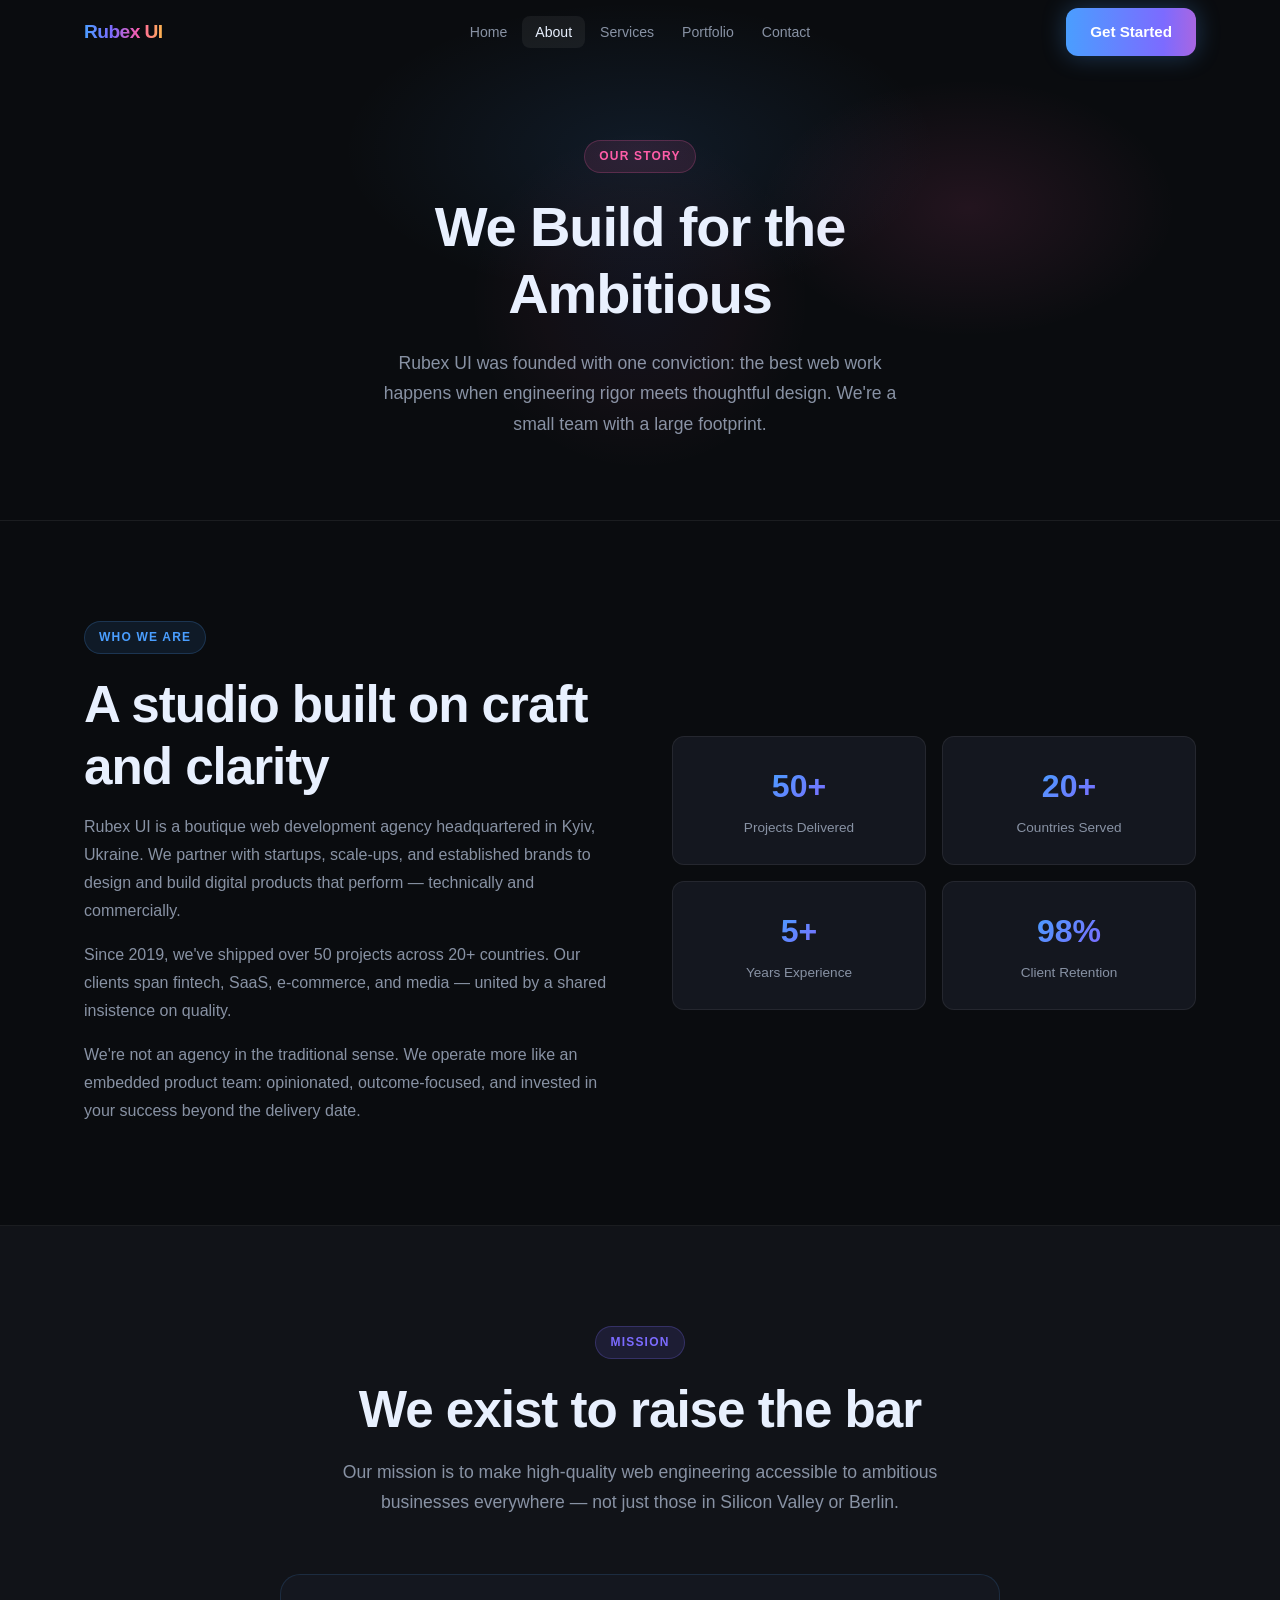
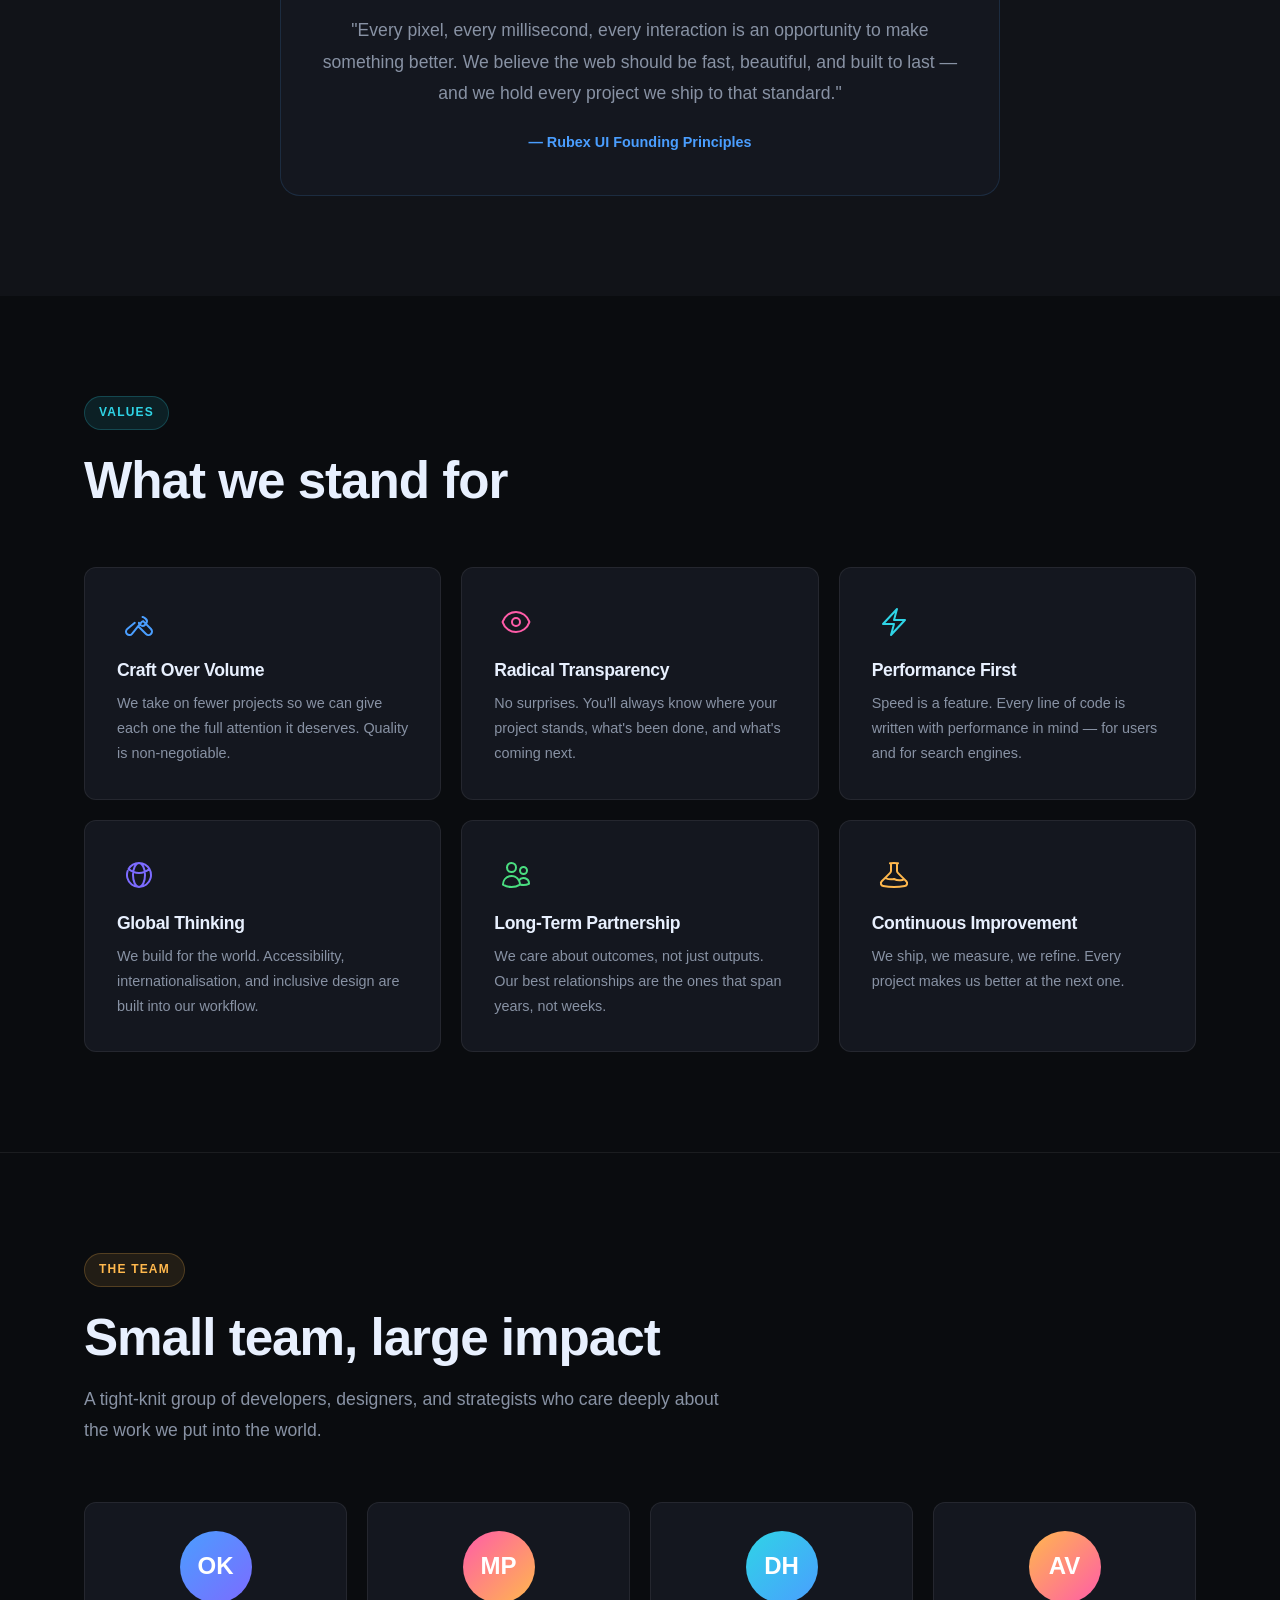
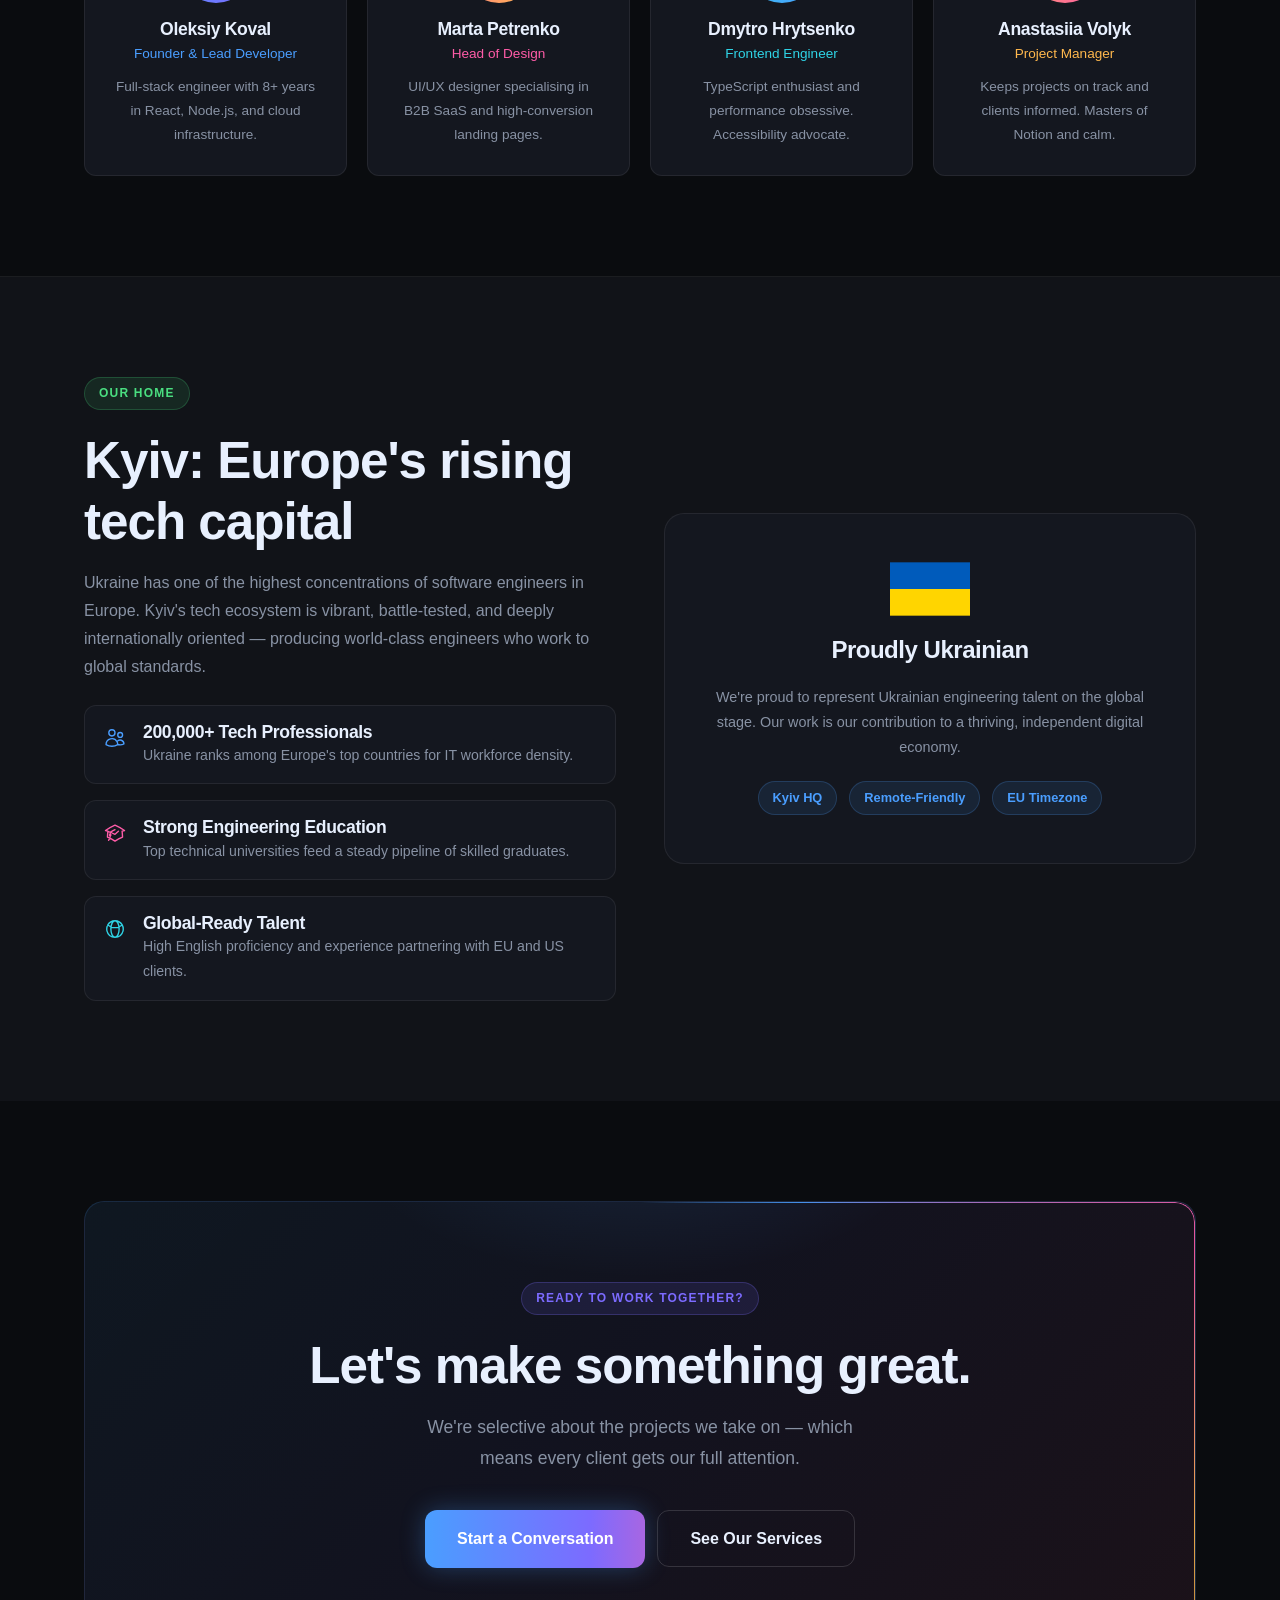
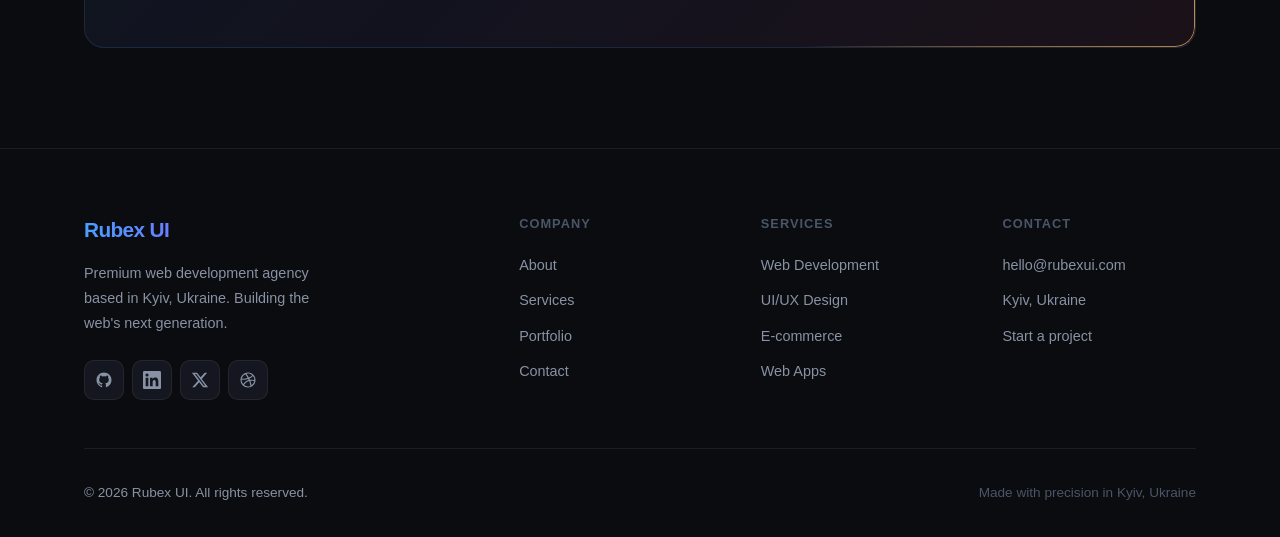
==== commit 801515be: "Fix sitemap and canonical URLs to use live domain rubexs.com Search Console rejected all sitemap URL" ====
--- a/about.html
+++ b/about.html
@@ -8,8 +8,8 @@
   <meta property="og:title" content="About Rubex UI" />
   <meta property="og:description" content="A premium web development agency based in Kyiv, Ukraine, building exceptional digital experiences." />
   <meta property="og:type" content="website" />
-  <meta property="og:url" content="https://rubexui.com/about.html" />
-  <link rel="canonical" href="https://rubexui.com/about.html" />
+  <meta property="og:url" content="https://rubexs.com/about.html" />
+  <link rel="canonical" href="https://rubexs.com/about.html" />
   <link rel="stylesheet" href="assets/css/styles.css" />
   <link rel="icon" href="data:image/svg+xml,<svg xmlns='http://www.w3.org/2000/svg' viewBox='0 0 32 32'><rect width='32' height='32' rx='8' fill='%234A9EFF'/><path d='M8 10h10a6 6 0 0 1 0 12H8V10z' fill='none' stroke='white' stroke-width='2.5'/><circle cx='22' cy='22' r='3' fill='white'/></svg>" />
 </head>
--- a/assets/css/styles.css
+++ b/assets/css/styles.css
@@ -2,8 +2,10 @@
    RUBEX UI — Main Stylesheet
    ============================================================ */
 
-/* --- Fonts --- */
-@import url('https://fonts.googleapis.com/css2?family=Inter:wght@300;400;500;600;700;800;900&display=swap');
+/* --- Fonts ---
+   Inter is loaded via <link rel="preconnect"> + <link rel="stylesheet"> in each
+   page <head>. Using @import here would chain the request behind this file and
+   delay first paint. */
 
 /* --- Reset & Base --- */
 *, *::before, *::after { box-sizing: border-box; margin: 0; padding: 0; }
@@ -60,6 +62,10 @@
 h4 { font-size: 1.1rem; font-weight: 600; }
 p  { color: var(--text-muted); line-height: 1.75; }
 
+/* Card headings are h3 so the document outline never skips a level; they keep
+   the compact size the card layouts are built around. */
+.why-card h3, .team-card h3, .kyiv-fact h3 { font-size: 1.1rem; }
+
 a { color: inherit; text-decoration: none; }
 img { max-width: 100%; display: block; }
 
@@ -528,7 +534,7 @@
   color: var(--accent);
 }
 .why-icon svg { width: 28px; height: 28px; }
-.why-card h4 { margin-bottom: 6px; }
+.why-card h3 { margin-bottom: 6px; }
 .why-card p { font-size: 0.88rem; }
 
 /* ============================================================
@@ -702,7 +708,7 @@
   font-weight: 700;
   color: #fff;
 }
-.team-card h4 { margin-bottom: 4px; }
+.team-card h3 { margin-bottom: 4px; }
 .team-card span {
   font-size: 0.85rem;
   color: var(--accent);
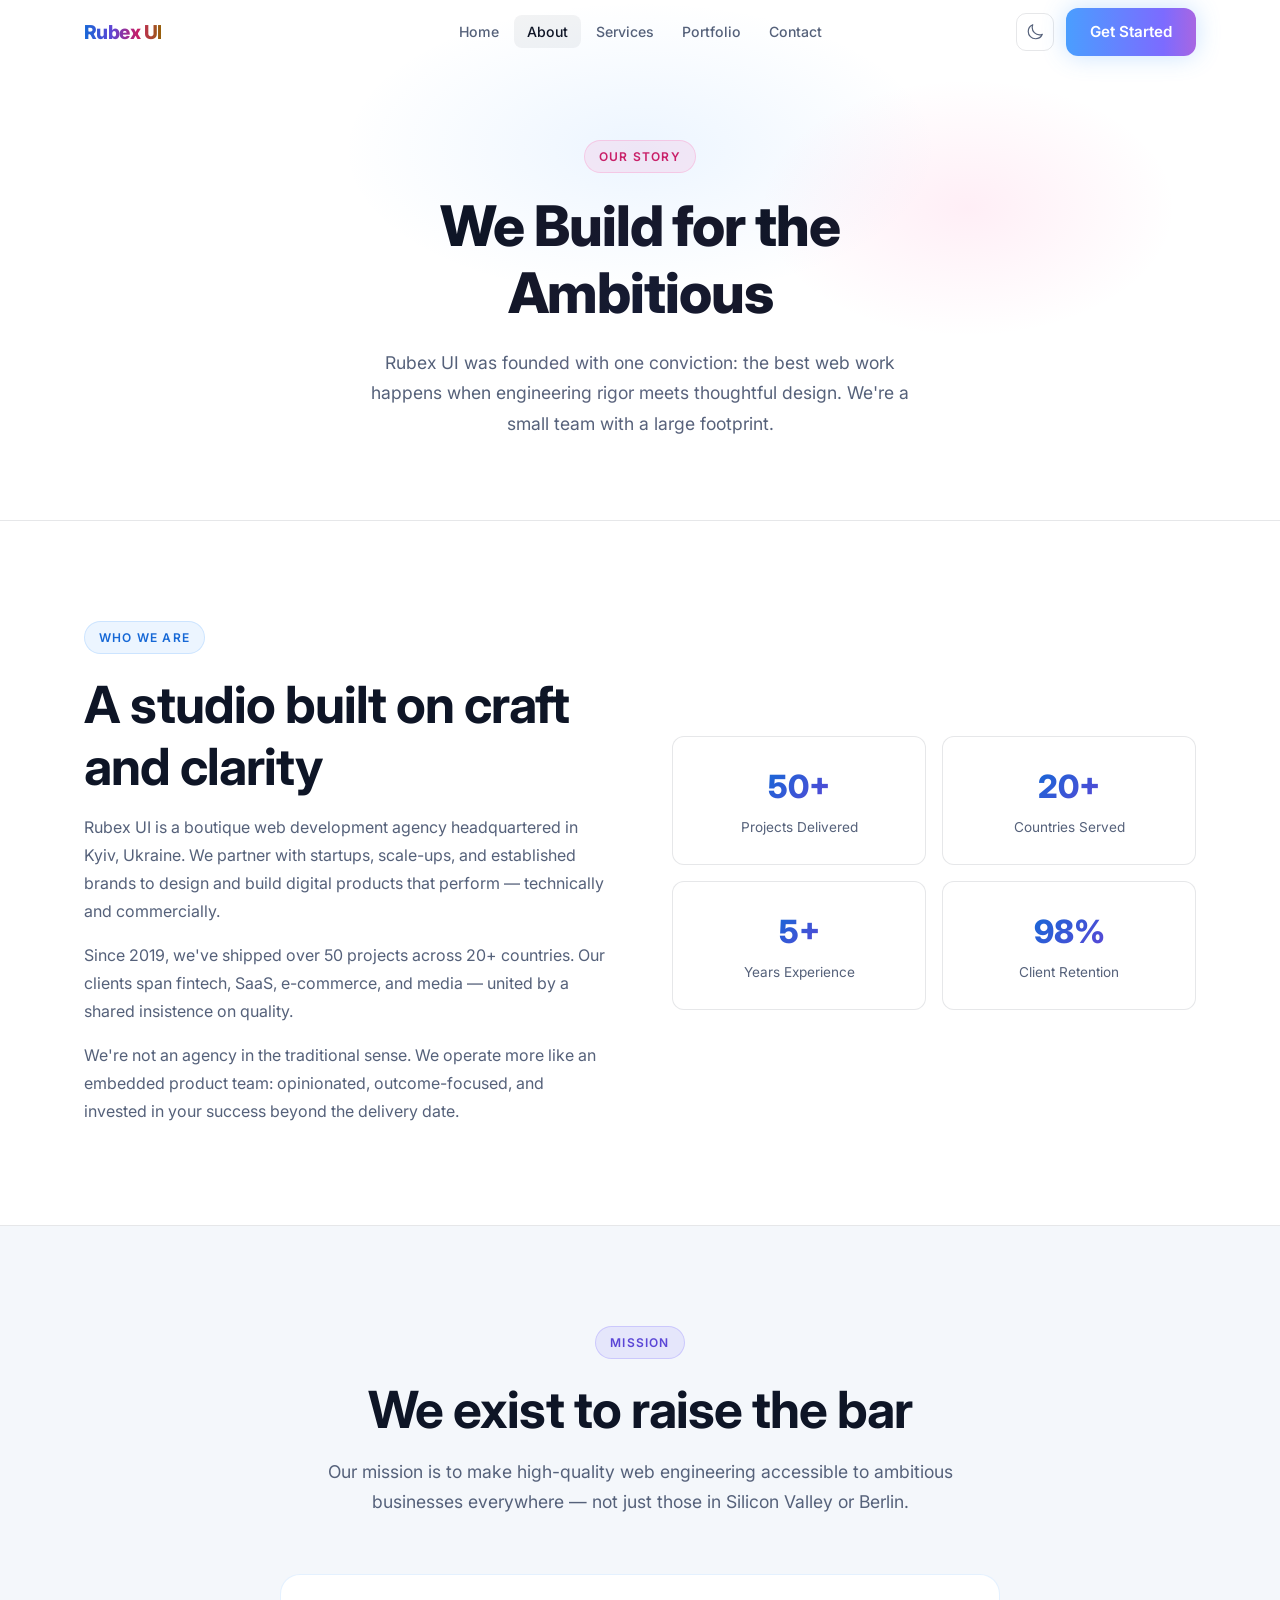
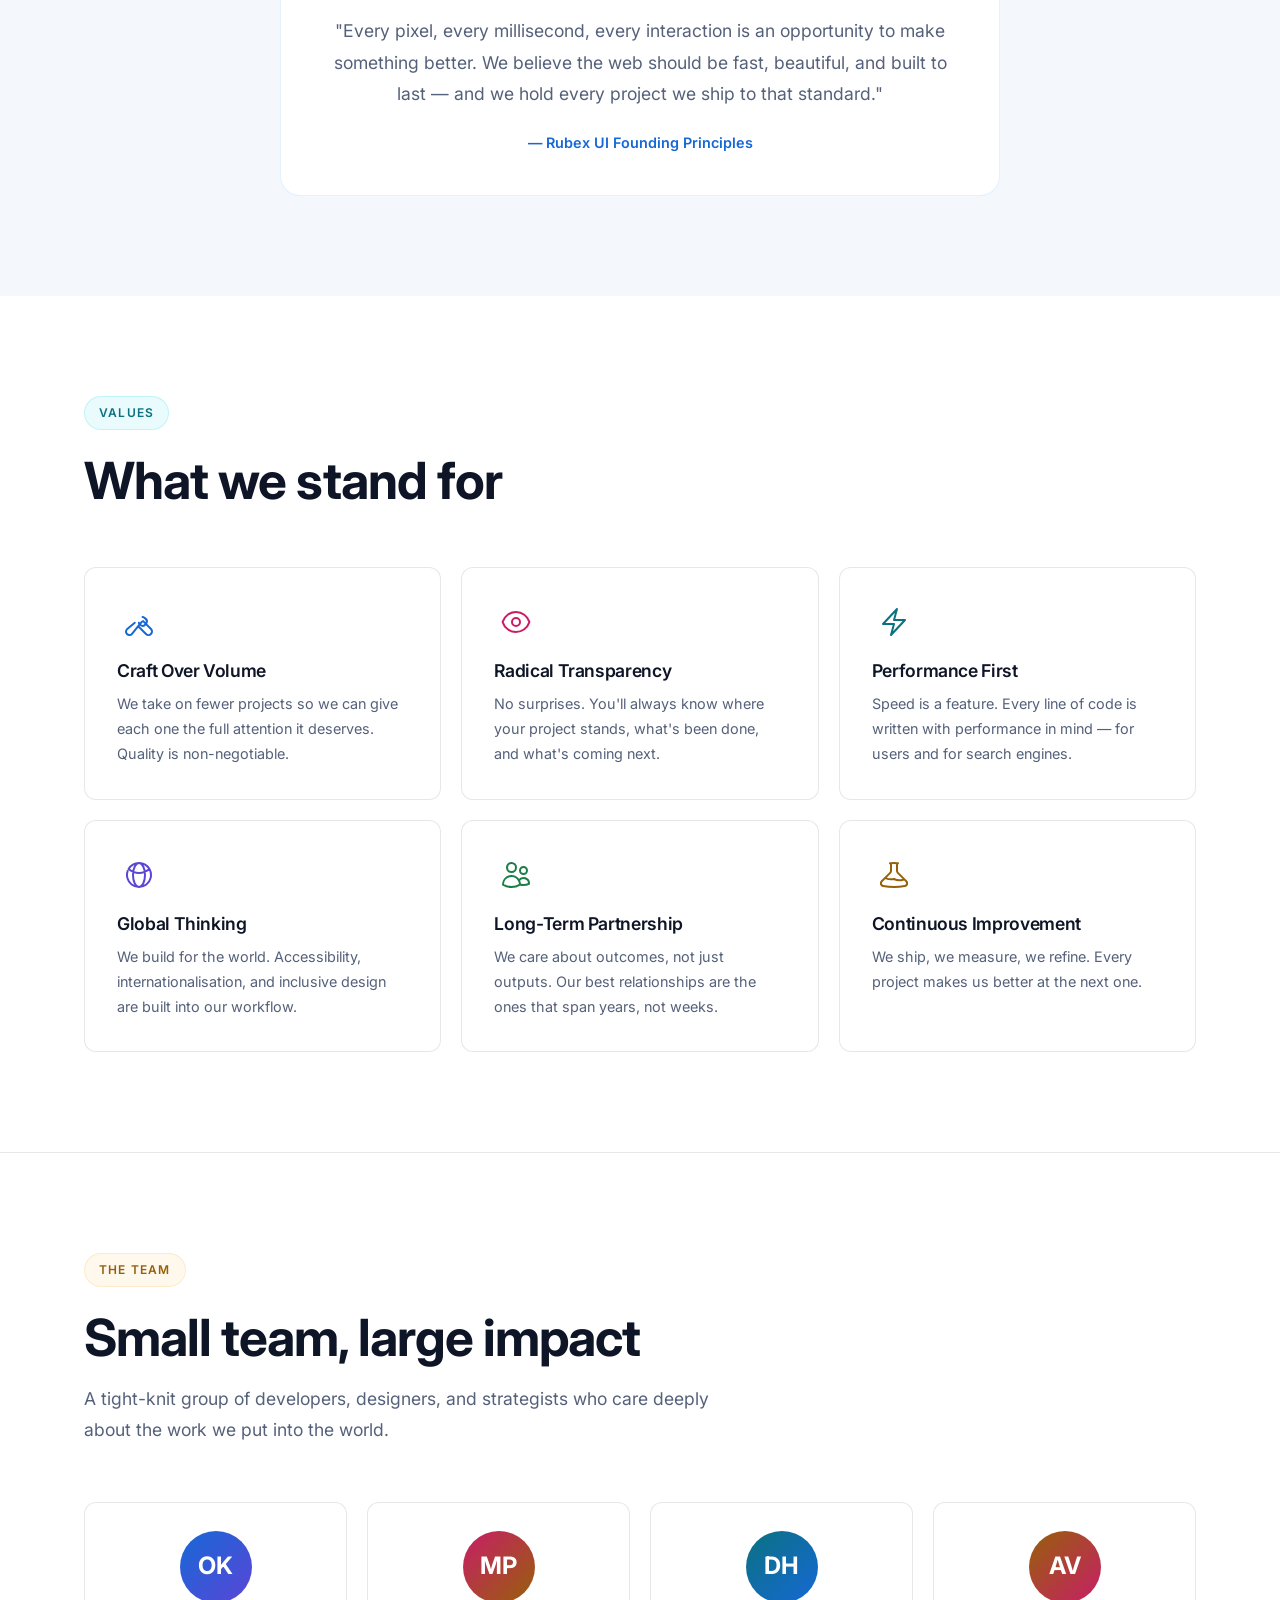
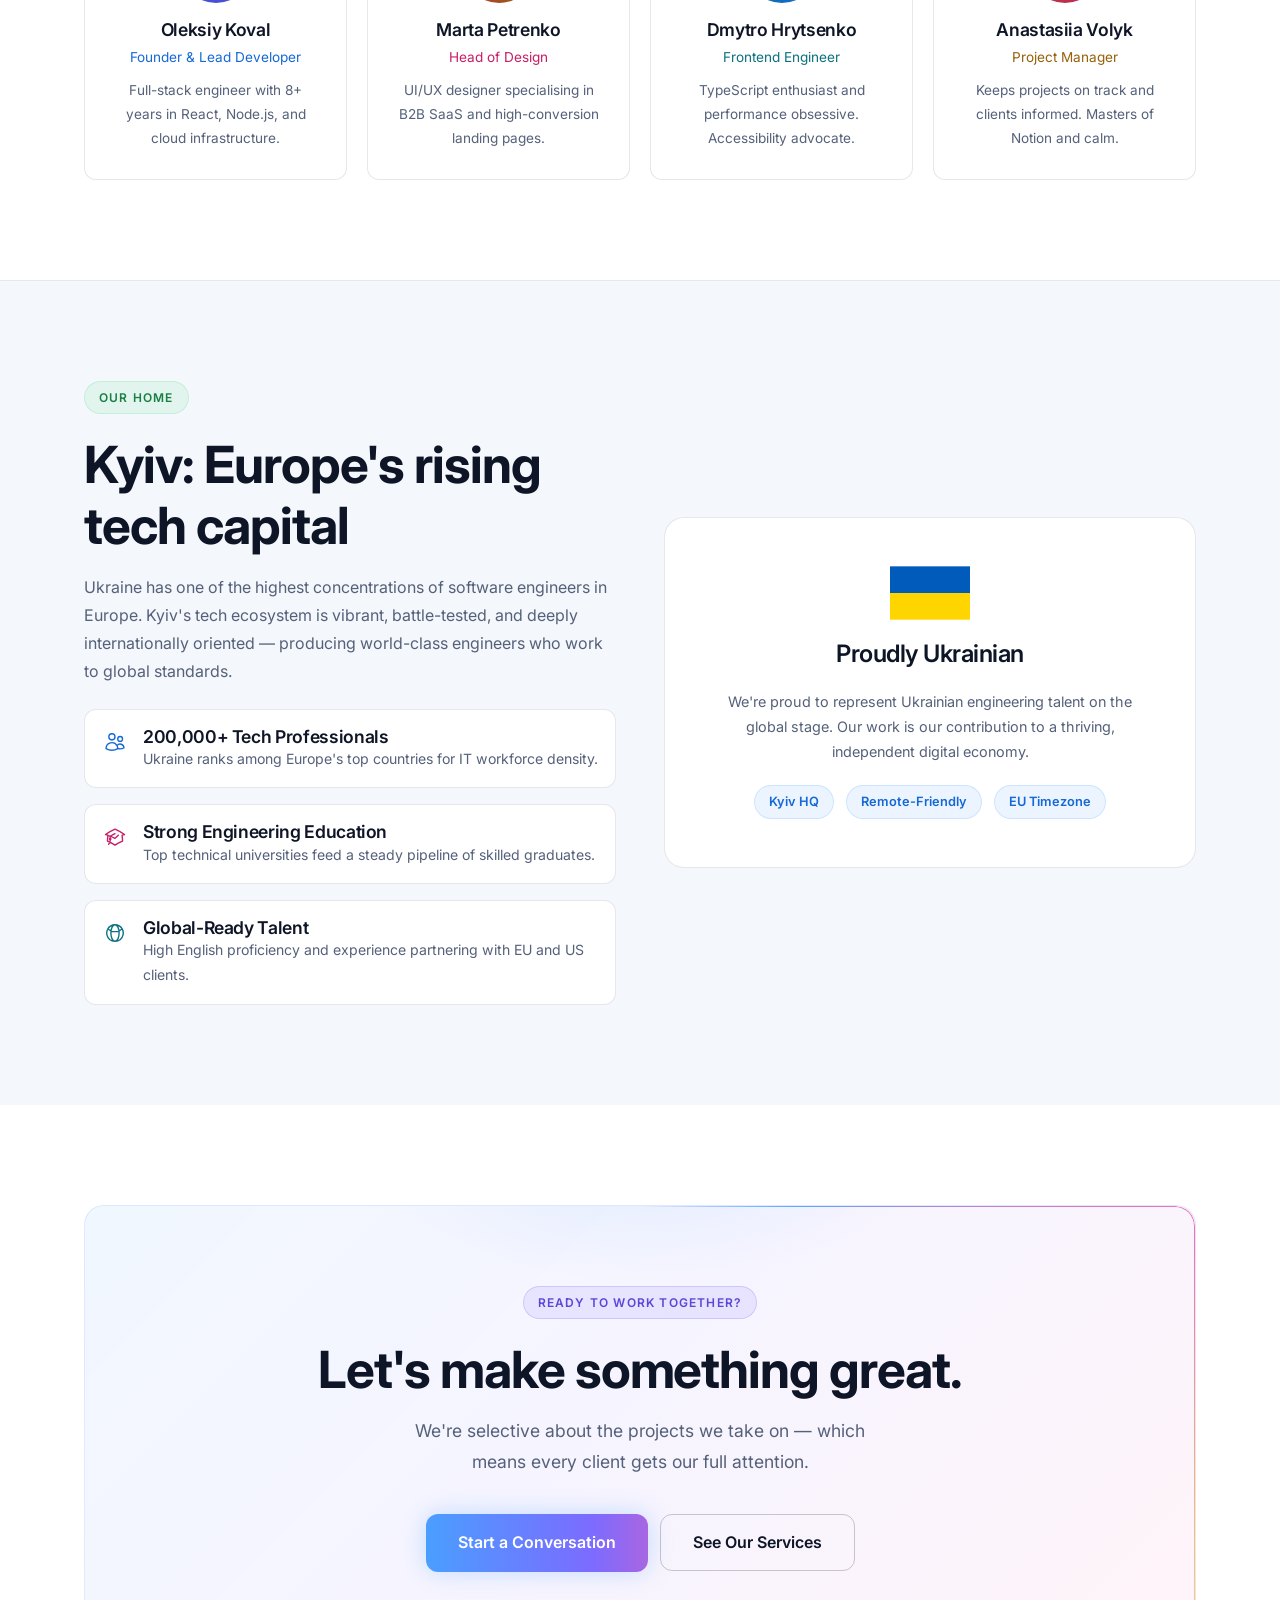
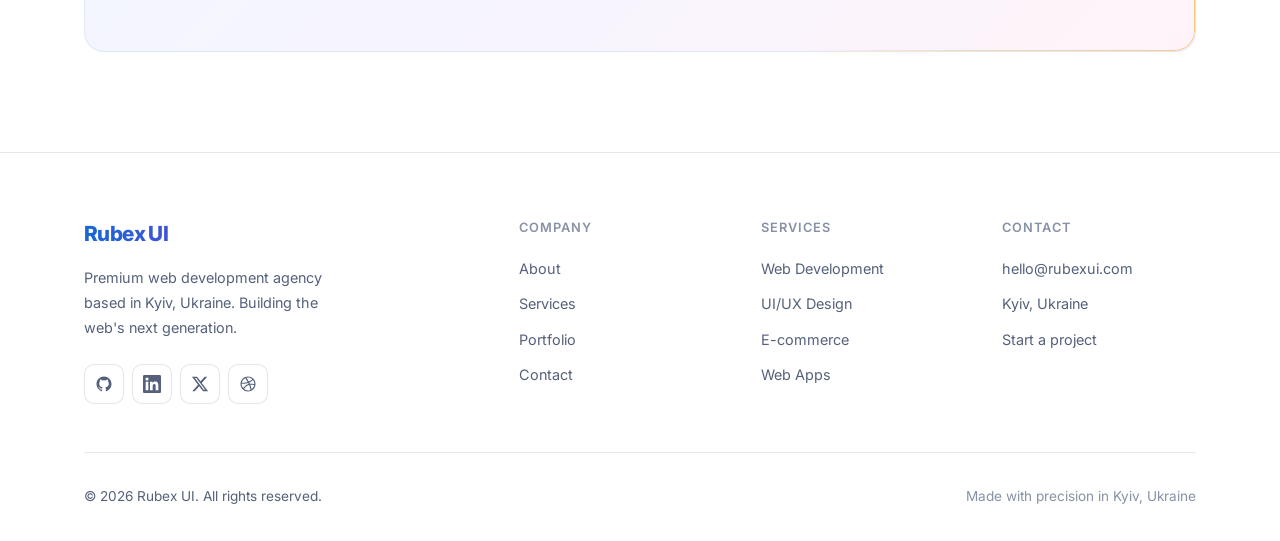
==== commit a8b2b697: "Add light/dark theme selector Visitors can switch themes from a toggle in the navbar. The choice is " ====
--- a/about.html
+++ b/about.html
@@ -3,15 +3,112 @@
 <head>
   <meta charset="UTF-8" />
   <meta name="viewport" content="width=device-width, initial-scale=1.0" />
-  <title>About — Rubex UI Web Development Agency</title>
-  <meta name="description" content="Learn about Rubex UI — a modern web development agency based in Kyiv, Ukraine. Our mission, values, and the team behind exceptional digital experiences." />
-  <meta property="og:title" content="About Rubex UI" />
-  <meta property="og:description" content="A premium web development agency based in Kyiv, Ukraine, building exceptional digital experiences." />
+
+  <!-- Apply the stored/system theme before first paint so there is no flash
+       of the wrong theme. Kept inline and blocking on purpose. -->
+  <script>
+    (function () {
+      try {
+        var t = localStorage.getItem('rubex-theme');
+        if (t !== 'light' && t !== 'dark') {
+          t = window.matchMedia('(prefers-color-scheme: light)').matches ? 'light' : 'dark';
+        }
+        document.documentElement.setAttribute('data-theme', t);
+      } catch (e) {
+        document.documentElement.setAttribute('data-theme', 'dark');
+      }
+    })();
+  </script>
+  <title>About Rubex UI — Web Development Agency in Kyiv</title>
+  <meta name="description" content="Meet Rubex UI — a web development agency in Kyiv, Ukraine. Our story, values and the four-person team behind websites and web apps built for the ambitious." />
+  <link rel="canonical" href="https://rubexs.com/about.html" />
+  <meta name="robots" content="index, follow, max-image-preview:large, max-snippet:-1, max-video-preview:-1" />
+  <meta name="theme-color" content="#0A0C0F" />
+
+  <meta property="og:site_name" content="Rubex UI" />
+  <meta property="og:locale" content="en_US" />
   <meta property="og:type" content="website" />
   <meta property="og:url" content="https://rubexs.com/about.html" />
-  <link rel="canonical" href="https://rubexs.com/about.html" />
+  <meta property="og:title" content="About Rubex UI — Web Development Agency in Kyiv" />
+  <meta property="og:description" content="Our story, values and the four-person team behind websites and web apps built for the ambitious." />
+  <meta property="og:image" content="https://rubexs.com/assets/img/og-image.png" />
+  <meta property="og:image:width" content="1200" />
+  <meta property="og:image:height" content="630" />
+  <meta property="og:image:alt" content="Rubex UI — web development agency in Kyiv, Ukraine" />
+
+  <meta name="twitter:card" content="summary_large_image" />
+  <meta name="twitter:title" content="About Rubex UI — Web Development Agency in Kyiv" />
+  <meta name="twitter:description" content="Our story, values and the four-person team behind websites and web apps built for the ambitious." />
+  <meta name="twitter:image" content="https://rubexs.com/assets/img/og-image.png" />
+
+  <link rel="preconnect" href="https://fonts.googleapis.com" />
+  <link rel="preconnect" href="https://fonts.gstatic.com" crossorigin />
+  <link rel="stylesheet" href="https://fonts.googleapis.com/css2?family=Inter:wght@300;400;500;600;700;800;900&display=swap" />
   <link rel="stylesheet" href="assets/css/styles.css" />
+  <link rel="apple-touch-icon" href="assets/img/logo.png" />
   <link rel="icon" href="data:image/svg+xml,<svg xmlns='http://www.w3.org/2000/svg' viewBox='0 0 32 32'><rect width='32' height='32' rx='8' fill='%234A9EFF'/><path d='M8 10h10a6 6 0 0 1 0 12H8V10z' fill='none' stroke='white' stroke-width='2.5'/><circle cx='22' cy='22' r='3' fill='white'/></svg>" />
+
+  <script type="application/ld+json">
+  {
+    "@context": "https://schema.org",
+    "@graph": [
+      {
+        "@type": "AboutPage",
+        "@id": "https://rubexs.com/about.html#webpage",
+        "url": "https://rubexs.com/about.html",
+        "name": "About Rubex UI — Web Development Agency in Kyiv",
+        "description": "Meet Rubex UI — a web development agency in Kyiv, Ukraine. Our story, values and the four-person team behind websites and web apps built for the ambitious.",
+        "isPartOf": { "@id": "https://rubexs.com/#website" },
+        "about": { "@id": "https://rubexs.com/#organization" },
+        "inLanguage": "en"
+      },
+      {
+        "@type": "BreadcrumbList",
+        "@id": "https://rubexs.com/about.html#breadcrumb",
+        "itemListElement": [
+          { "@type": "ListItem", "position": 1, "name": "Home", "item": "https://rubexs.com/" },
+          { "@type": "ListItem", "position": 2, "name": "About", "item": "https://rubexs.com/about.html" }
+        ]
+      },
+      {
+        "@type": "Organization",
+        "@id": "https://rubexs.com/#organization",
+        "name": "Rubex UI",
+        "url": "https://rubexs.com/",
+        "employee": [
+          {
+            "@type": "Person",
+            "name": "Oleksiy Koval",
+            "jobTitle": "Founder & Lead Developer",
+            "description": "Full-stack engineer with 8+ years in React, Node.js and cloud infrastructure.",
+            "worksFor": { "@id": "https://rubexs.com/#organization" }
+          },
+          {
+            "@type": "Person",
+            "name": "Marta Petrenko",
+            "jobTitle": "Head of Design",
+            "description": "UI/UX designer specialising in B2B SaaS and high-conversion landing pages.",
+            "worksFor": { "@id": "https://rubexs.com/#organization" }
+          },
+          {
+            "@type": "Person",
+            "name": "Dmytro Hrytsenko",
+            "jobTitle": "Frontend Engineer",
+            "description": "TypeScript enthusiast, performance obsessive and accessibility advocate.",
+            "worksFor": { "@id": "https://rubexs.com/#organization" }
+          },
+          {
+            "@type": "Person",
+            "name": "Anastasiia Volyk",
+            "jobTitle": "Project Manager",
+            "description": "Keeps projects on track and clients informed.",
+            "worksFor": { "@id": "https://rubexs.com/#organization" }
+          }
+        ]
+      }
+    ]
+  }
+  </script>
 </head>
 <body>
 
@@ -29,6 +126,10 @@
         <li><a href="contact.html">Contact</a></li>
       </ul>
       <div class="nav-right">
+        <button class="theme-toggle" type="button" aria-label="Switch to light theme" title="Switch theme">
+          <svg class="icon-sun" xmlns="http://www.w3.org/2000/svg" fill="none" viewBox="0 0 24 24" stroke-width="1.6" stroke="currentColor" aria-hidden="true"><path stroke-linecap="round" stroke-linejoin="round" d="M12 3v2.25m6.364.386-1.591 1.591M21 12h-2.25m-.386 6.364-1.591-1.591M12 18.75V21m-4.773-4.227-1.591 1.591M5.25 12H3m4.227-4.773L5.636 5.636M15.75 12a3.75 3.75 0 1 1-7.5 0 3.75 3.75 0 0 1 7.5 0Z"/></svg>
+          <svg class="icon-moon" xmlns="http://www.w3.org/2000/svg" fill="none" viewBox="0 0 24 24" stroke-width="1.6" stroke="currentColor" aria-hidden="true"><path stroke-linecap="round" stroke-linejoin="round" d="M21.752 15.002A9.72 9.72 0 0 1 18 15.75c-5.385 0-9.75-4.365-9.75-9.75 0-1.33.266-2.597.748-3.752A9.753 9.753 0 0 0 3 11.25C3 16.635 7.365 21 12.75 21a9.753 9.753 0 0 0 9.002-5.998Z"/></svg>
+        </button>
         <a class="btn btn-primary nav-cta" href="contact.html">Get Started</a>
         <button class="nav-hamburger" aria-label="Open menu" aria-expanded="false">
           <span></span><span></span><span></span>
@@ -177,25 +278,25 @@
         <div class="team-grid">
           <div class="team-card spotlight tilt reveal reveal-delay-1">
             <div class="team-avatar">OK</div>
-            <h4>Oleksiy Koval</h4>
+            <h3>Oleksiy Koval</h3>
             <span>Founder &amp; Lead Developer</span>
             <p>Full-stack engineer with 8+ years in React, Node.js, and cloud infrastructure.</p>
           </div>
           <div class="team-card spotlight tilt reveal reveal-delay-2">
             <div class="team-avatar">MP</div>
-            <h4>Marta Petrenko</h4>
+            <h3>Marta Petrenko</h3>
             <span>Head of Design</span>
             <p>UI/UX designer specialising in B2B SaaS and high-conversion landing pages.</p>
           </div>
           <div class="team-card spotlight tilt reveal reveal-delay-3">
             <div class="team-avatar">DH</div>
-            <h4>Dmytro Hrytsenko</h4>
+            <h3>Dmytro Hrytsenko</h3>
             <span>Frontend Engineer</span>
             <p>TypeScript enthusiast and performance obsessive. Accessibility advocate.</p>
           </div>
           <div class="team-card spotlight tilt reveal reveal-delay-4">
             <div class="team-avatar">AV</div>
-            <h4>Anastasiia Volyk</h4>
+            <h3>Anastasiia Volyk</h3>
             <span>Project Manager</span>
             <p>Keeps projects on track and clients informed. Masters of Notion and calm.</p>
           </div>
@@ -219,7 +320,7 @@
                   <svg xmlns="http://www.w3.org/2000/svg" fill="none" viewBox="0 0 24 24" stroke-width="1.5" stroke="currentColor"><path stroke-linecap="round" stroke-linejoin="round" d="M15 19.128a9.38 9.38 0 0 0 2.625.372 9.337 9.337 0 0 0 4.121-.952 4.125 4.125 0 0 0-7.533-2.493M15 19.128v-.003c0-1.113-.285-2.16-.786-3.07M15 19.128v.106A12.318 12.318 0 0 1 8.624 21c-2.331 0-4.512-.645-6.374-1.766l-.001-.109a6.375 6.375 0 0 1 11.964-3.07M12 6.375a3.375 3.375 0 1 1-6.75 0 3.375 3.375 0 0 1 6.75 0Zm8.25 2.25a2.625 2.625 0 1 1-5.25 0 2.625 2.625 0 0 1 5.25 0Z"/></svg>
                 </div>
                 <div>
-                  <h4>200,000+ Tech Professionals</h4>
+                  <h3>200,000+ Tech Professionals</h3>
                   <p style="font-size:0.88rem;">Ukraine ranks among Europe's top countries for IT workforce density.</p>
                 </div>
               </div>
@@ -228,7 +329,7 @@
                   <svg xmlns="http://www.w3.org/2000/svg" fill="none" viewBox="0 0 24 24" stroke-width="1.5" stroke="currentColor"><path stroke-linecap="round" stroke-linejoin="round" d="M4.26 10.147a60.438 60.438 0 0 0-.491 6.347A48.62 48.62 0 0 1 12 20.904a48.62 48.62 0 0 1 8.232-4.41 60.46 60.46 0 0 0-.491-6.347m-15.482 0a50.636 50.636 0 0 0-2.658-.813A59.906 59.906 0 0 1 12 3.493a59.903 59.903 0 0 1 10.399 5.84c-.896.248-1.783.52-2.658.814m-15.482 0A50.717 50.717 0 0 1 12 13.489a50.702 50.702 0 0 1 3.741-3.342M6.75 15a.75.75 0 1 0 0-1.5.75.75 0 0 0 0 1.5Zm0 0v-3.675A55.378 55.378 0 0 1 12 8.443m-7.007 11.55A5.981 5.981 0 0 0 6.75 15.75v-1.5"/></svg>
                 </div>
                 <div>
-                  <h4>Strong Engineering Education</h4>
+                  <h3>Strong Engineering Education</h3>
                   <p style="font-size:0.88rem;">Top technical universities feed a steady pipeline of skilled graduates.</p>
                 </div>
               </div>
@@ -237,7 +338,7 @@
                   <svg xmlns="http://www.w3.org/2000/svg" fill="none" viewBox="0 0 24 24" stroke-width="1.5" stroke="currentColor"><path stroke-linecap="round" stroke-linejoin="round" d="M12 21a9.004 9.004 0 0 0 8.716-6.747M12 21a9.004 9.004 0 0 1-8.716-6.747M12 21c2.485 0 4.5-4.03 4.5-9S14.485 3 12 3m0 18c-2.485 0-4.5-4.03-4.5-9S9.515 3 12 3m0 0a8.997 8.997 0 0 1 7.843 4.582M12 3a8.997 8.997 0 0 0-7.843 4.582m15.686 0A11.953 11.953 0 0 1 12 10.5c-2.998 0-5.74-1.1-7.843-2.918m15.686 0A8.959 8.959 0 0 1 21 12c0 .778-.099 1.533-.284 2.253M3.284 14.253A8.959 8.959 0 0 1 3 12c0-1.065.175-2.089.494-3.047"/></svg>
                 </div>
                 <div>
-                  <h4>Global-Ready Talent</h4>
+                  <h3>Global-Ready Talent</h3>
                   <p style="font-size:0.88rem;">High English proficiency and experience partnering with EU and US clients.</p>
                 </div>
               </div>
--- a/assets/css/styles.css
+++ b/assets/css/styles.css
@@ -10,12 +10,22 @@
 /* --- Reset & Base --- */
 *, *::before, *::after { box-sizing: border-box; margin: 0; padding: 0; }
 
+/* Dark is the default theme. The light theme overrides these tokens in the
+   THEME: LIGHT section at the bottom of this file. Anything colour-related
+   belongs in a token here so both themes stay in sync. */
 :root {
+  color-scheme: dark;
+
   --bg:          #0A0C0F;
+  --bg-rgb:      10, 12, 15;   /* --bg as a triplet, for rgba() overlays */
   --bg-surface:  #111318;
   --bg-card:     #14171F;
+  --bg-card-hover: #181B24;
   --border:      rgba(255,255,255,0.07);
   --border-hover:rgba(255,255,255,0.14);
+  --overlay-soft:   rgba(255,255,255,0.06);
+  --overlay-hover:  rgba(255,255,255,0.05);
+  --overlay-border: rgba(255,255,255,0.2);
   --text:        #E8F0FE;
   --text-muted:  #8892A4;
   --text-dim:    #4A5568;
@@ -23,6 +33,21 @@
   --accent-glow: rgba(74,158,255,0.25);
   --accent-2:    #7C6BFF;
   --gradient:    linear-gradient(135deg, #4A9EFF 0%, #7C6BFF 100%);
+  --heading-gradient: linear-gradient(180deg, #fff 0%, rgba(232,240,254,0.7) 100%);
+  --chip-bg:     rgba(20,23,31,0.75);
+  --shadow-card:  0 8px 32px rgba(0,0,0,0.4);
+  --shadow-float: 0 8px 32px rgba(0,0,0,0.35);
+  --shadow-lift:  0 16px 48px rgba(0,0,0,0.5);
+  --shadow-bento: 0 20px 48px rgba(0,0,0,0.45);
+
+  /* Read by the hero canvases in main.js; see readPalette(). */
+  --canvas-bg:       #0A0C0F;
+  --canvas-dot:      74,158,255;
+  --canvas-dot-a:    1;
+  --canvas-particle: 100,180,255;
+  --canvas-orb-l:    65;
+  --canvas-orb-a:    1;
+
   --radius:      12px;
   --radius-lg:   20px;
   --font:        'Inter', -apple-system, BlinkMacSystemFont, sans-serif;
@@ -149,8 +174,8 @@
   border: 1px solid var(--border-hover);
 }
 .btn-secondary:hover {
-  background: rgba(255,255,255,0.05);
-  border-color: rgba(255,255,255,0.2);
+  background: var(--overlay-hover);
+  border-color: var(--overlay-border);
 }
 
 .btn-lg { padding: 15px 32px; font-size: 1rem; }
@@ -175,7 +200,7 @@
 }
 
 .navbar.scrolled {
-  background: rgba(10,12,15,0.88);
+  background: rgba(var(--bg-rgb), 0.88);
   backdrop-filter: blur(16px);
   -webkit-backdrop-filter: blur(16px);
   border-bottom: 1px solid var(--border);
@@ -224,7 +249,7 @@
 }
 .nav-links a:hover, .nav-links a.active {
   color: var(--text);
-  background: rgba(255,255,255,0.06);
+  background: var(--overlay-soft);
 }
 
 /* Right slot: CTA button pinned to the right */
@@ -248,7 +273,7 @@
   border-radius: 8px;
   transition: background var(--transition);
 }
-.nav-hamburger:hover { background: rgba(255,255,255,0.06); }
+.nav-hamburger:hover { background: var(--overlay-soft); }
 
 .nav-hamburger span {
   display: block;
@@ -269,7 +294,7 @@
   position: fixed;
   top: var(--nav-h);
   left: 0; right: 0;
-  background: rgba(10,12,15,0.97);
+  background: rgba(var(--bg-rgb), 0.97);
   backdrop-filter: blur(20px);
   -webkit-backdrop-filter: blur(20px);
   border-bottom: 1px solid var(--border);
@@ -293,7 +318,7 @@
 }
 .nav-mobile a:hover, .nav-mobile a.active {
   color: var(--text);
-  background: rgba(255,255,255,0.06);
+  background: var(--overlay-soft);
 }
 .nav-mobile .nav-divider {
   height: 1px;
@@ -333,7 +358,7 @@
 .hero-overlay {
   position: absolute;
   inset: 0;
-  background: linear-gradient(to bottom, rgba(10,12,15,0.5) 0%, rgba(10,12,15,0.25) 40%, rgba(10,12,15,0.75) 100%);
+  background: linear-gradient(to bottom, rgba(var(--bg-rgb), 0.5) 0%, rgba(var(--bg-rgb), 0.25) 40%, rgba(var(--bg-rgb), 0.75) 100%);
   z-index: 0;
   pointer-events: none;
 }
@@ -406,7 +431,7 @@
 
 .hero h1 {
   margin-bottom: 24px;
-  background: linear-gradient(180deg, #fff 0%, rgba(232,240,254,0.7) 100%);
+  background: var(--heading-gradient);
   -webkit-background-clip: text;
   -webkit-text-fill-color: transparent;
   background-clip: text;
@@ -485,7 +510,7 @@
   transition: opacity 0.3s;
 }
 
-.service-card:hover { background: #181B24; }
+.service-card:hover { background: var(--bg-card-hover); }
 .service-card:hover::before { opacity: 0.03; }
 
 .service-icon {
@@ -524,7 +549,7 @@
 .why-card:hover {
   border-color: var(--border-hover);
   transform: translateY(-2px);
-  box-shadow: 0 8px 32px rgba(0,0,0,0.4);
+  box-shadow: var(--shadow-card);
 }
 
 .why-icon {
@@ -788,7 +813,7 @@
   content: '';
   position: absolute;
   inset: 0;
-  background: linear-gradient(135deg, rgba(74,158,255,0.12) 0%, rgba(10,12,15,0.3) 100%);
+  background: linear-gradient(135deg, rgba(74,158,255,0.12) 0%, rgba(var(--bg-rgb), 0.3) 100%);
   pointer-events: none;
 }
 .service-detail-visual::before {
@@ -889,7 +914,7 @@
 .portfolio-card:hover {
   border-color: var(--border-hover);
   transform: translateY(-4px);
-  box-shadow: 0 16px 48px rgba(0,0,0,0.5);
+  box-shadow: var(--shadow-lift);
 }
 .portfolio-card.hidden { display: none; }
 
@@ -915,7 +940,7 @@
   content: '';
   position: absolute;
   inset: 0;
-  background: linear-gradient(180deg, transparent 50%, rgba(10,12,15,0.6) 100%);
+  background: linear-gradient(180deg, transparent 50%, rgba(var(--bg-rgb), 0.6) 100%);
   pointer-events: none;
 }
 
@@ -1388,12 +1413,12 @@
   font-size: 0.82rem;
   font-weight: 600;
   color: var(--text-muted);
-  background: rgba(20,23,31,0.75);
+  background: var(--chip-bg);
   border: 1px solid var(--border-hover);
   border-radius: 100px;
   backdrop-filter: blur(8px);
   -webkit-backdrop-filter: blur(8px);
-  box-shadow: 0 8px 32px rgba(0,0,0,0.35);
+  box-shadow: var(--shadow-float);
   pointer-events: none;
 }
 .hero-float svg { width: 16px; height: 16px; color: var(--accent); }
@@ -1496,7 +1521,7 @@
 .bento-card:hover {
   border-color: rgba(74,158,255,0.35);
   transform: translateY(-4px);
-  box-shadow: 0 20px 48px rgba(0,0,0,0.45);
+  box-shadow: var(--shadow-bento);
 }
 
 /* Mouse-tracking spotlight */
@@ -2163,3 +2188,138 @@
 @media (prefers-reduced-motion: reduce) {
   .page-hero::before, .page-hero::after { animation: none !important; }
 }
+
+/* ============================================================
+   THEME: LIGHT
+   ------------------------------------------------------------
+   Selected via data-theme="light" on <html>, set by the inline
+   script in each page <head> before first paint (no flash) and
+   toggled by .theme-toggle.
+
+   :root[data-theme="light"] is deliberately more specific than
+   the plain :root blocks above, so these win no matter where
+   those blocks appear in the file.
+   ============================================================ */
+
+:root[data-theme="light"] {
+  color-scheme: light;
+
+  --bg:          #FFFFFF;
+  --bg-rgb:      255, 255, 255;
+  --bg-surface:  #F4F7FB;
+  --bg-card:     #FFFFFF;
+  --bg-card-hover: #F1F5FA;
+  --border:      rgba(16,24,40,0.10);
+  --border-hover:rgba(16,24,40,0.22);
+  --overlay-soft:   rgba(16,24,40,0.05);
+  --overlay-hover:  rgba(16,24,40,0.04);
+  --overlay-border: rgba(16,24,40,0.18);
+  --text:        #0E1526;
+  --text-muted:  #55617A;
+  --text-dim:    #8792A6;
+
+  /* Accents are darkened so they still pass contrast as text on white. */
+  --accent:      #1668D6;
+  --accent-glow: rgba(22,104,214,0.18);
+  --accent-2:    #5B46D6;
+  --gradient:    linear-gradient(135deg, #1668D6 0%, #5B46D6 100%);
+  --heading-gradient: linear-gradient(180deg, #0E1526 0%, rgba(14,21,38,0.72) 100%);
+
+  --chip-bg:     rgba(255,255,255,0.82);
+  --shadow-card:  0 6px 24px rgba(16,24,40,0.08);
+  --shadow-float: 0 6px 20px rgba(16,24,40,0.07);
+  --shadow-lift:  0 16px 40px rgba(16,24,40,0.13);
+  --shadow-bento: 0 18px 40px rgba(16,24,40,0.11);
+
+  --canvas-bg:       #F4F7FB;
+  --canvas-dot:      22,104,214;
+  --canvas-dot-a:    1.9;
+  --canvas-particle: 60,130,220;
+  --canvas-orb-l:    52;
+  --canvas-orb-a:    2.2;
+
+  /* Same hues as the dark palette, darkened for light surfaces. */
+  --pink:   #C81E67;
+  --cyan:   #0B7180;
+  --violet: #5B46D6;
+  --amber:  #96600A;
+  --green:  #1B7F45;
+  --gradient-hot: linear-gradient(90deg, #1668D6 0%, #5B46D6 35%, #C81E67 70%, #96600A 100%);
+}
+
+/* Hero stat numbers: darkened gradients so large text clears 3:1 on white.
+   These must use the background-image longhand — the `background` shorthand
+   would reset background-clip and spill the gradient across the whole box. */
+:root[data-theme="light"] .hero-stat:nth-child(1) strong { background-image: linear-gradient(135deg, #1668D6, #5B46D6); }
+:root[data-theme="light"] .hero-stat:nth-child(2) strong { background-image: linear-gradient(135deg, #C81E67, #C2410C); }
+:root[data-theme="light"] .hero-stat:nth-child(3) strong { background-image: linear-gradient(135deg, #0B7180, #1668D6); }
+:root[data-theme="light"] .hero-stat:nth-child(4) strong { background-image: linear-gradient(135deg, #96600A, #C81E67); }
+
+/* Rotating hero word: the dark-theme gradient runs through amber and cyan,
+   which wash out on white. Same motion, darker stops. */
+:root[data-theme="light"] .rotate-word {
+  background-image: linear-gradient(90deg, #1668D6, #5B46D6, #C81E67, #96600A, #0B7180, #1668D6);
+}
+
+/* These chips sit on a dark-enough accent in light mode, so the numeral
+   flips to white rather than the near-black used on the bright dark-theme
+   equivalents. */
+:root[data-theme="light"] .process-step:nth-child(3):hover .step-num,
+:root[data-theme="light"] .process-step:nth-child(4):hover .step-num { color: #fff; }
+
+/* Hero aurora is tuned for a dark canvas; soften it over a light one. */
+:root[data-theme="light"] .hero-glow,
+:root[data-theme="light"] .hero-glow-2,
+:root[data-theme="light"] .hero-glow-3,
+:root[data-theme="light"] .hero-glow-4 { opacity: 0.55; }
+
+/* ── Theme toggle button ── */
+.theme-toggle {
+  display: inline-flex;
+  align-items: center;
+  justify-content: center;
+  width: 38px;
+  height: 38px;
+  flex-shrink: 0;
+  padding: 0;
+  background: transparent;
+  border: 1px solid var(--border);
+  border-radius: 10px;
+  color: var(--text-muted);
+  cursor: pointer;
+  transition: background var(--transition), color var(--transition), border-color var(--transition);
+}
+.theme-toggle:hover {
+  background: var(--overlay-soft);
+  border-color: var(--border-hover);
+  color: var(--text);
+}
+.theme-toggle:focus-visible {
+  outline: 2px solid var(--accent);
+  outline-offset: 2px;
+}
+.theme-toggle svg {
+  width: 18px;
+  height: 18px;
+  display: block;
+}
+/* Show the icon for the theme you'd switch *to*. */
+.theme-toggle .icon-moon { display: none; }
+:root[data-theme="light"] .theme-toggle .icon-sun  { display: none; }
+:root[data-theme="light"] .theme-toggle .icon-moon { display: block; }
+
+/* Ease the swap between themes without animating every property on the page. */
+body,
+.navbar,
+.nav-mobile,
+.bento-card,
+.why-card,
+.team-card,
+.service-card,
+.portfolio-card {
+  transition: background-color 0.25s ease, color 0.25s ease, border-color 0.25s ease;
+}
+@media (prefers-reduced-motion: reduce) {
+  body, .navbar, .nav-mobile, .bento-card, .why-card,
+  .team-card, .service-card, .portfolio-card { transition: none; }
+}
